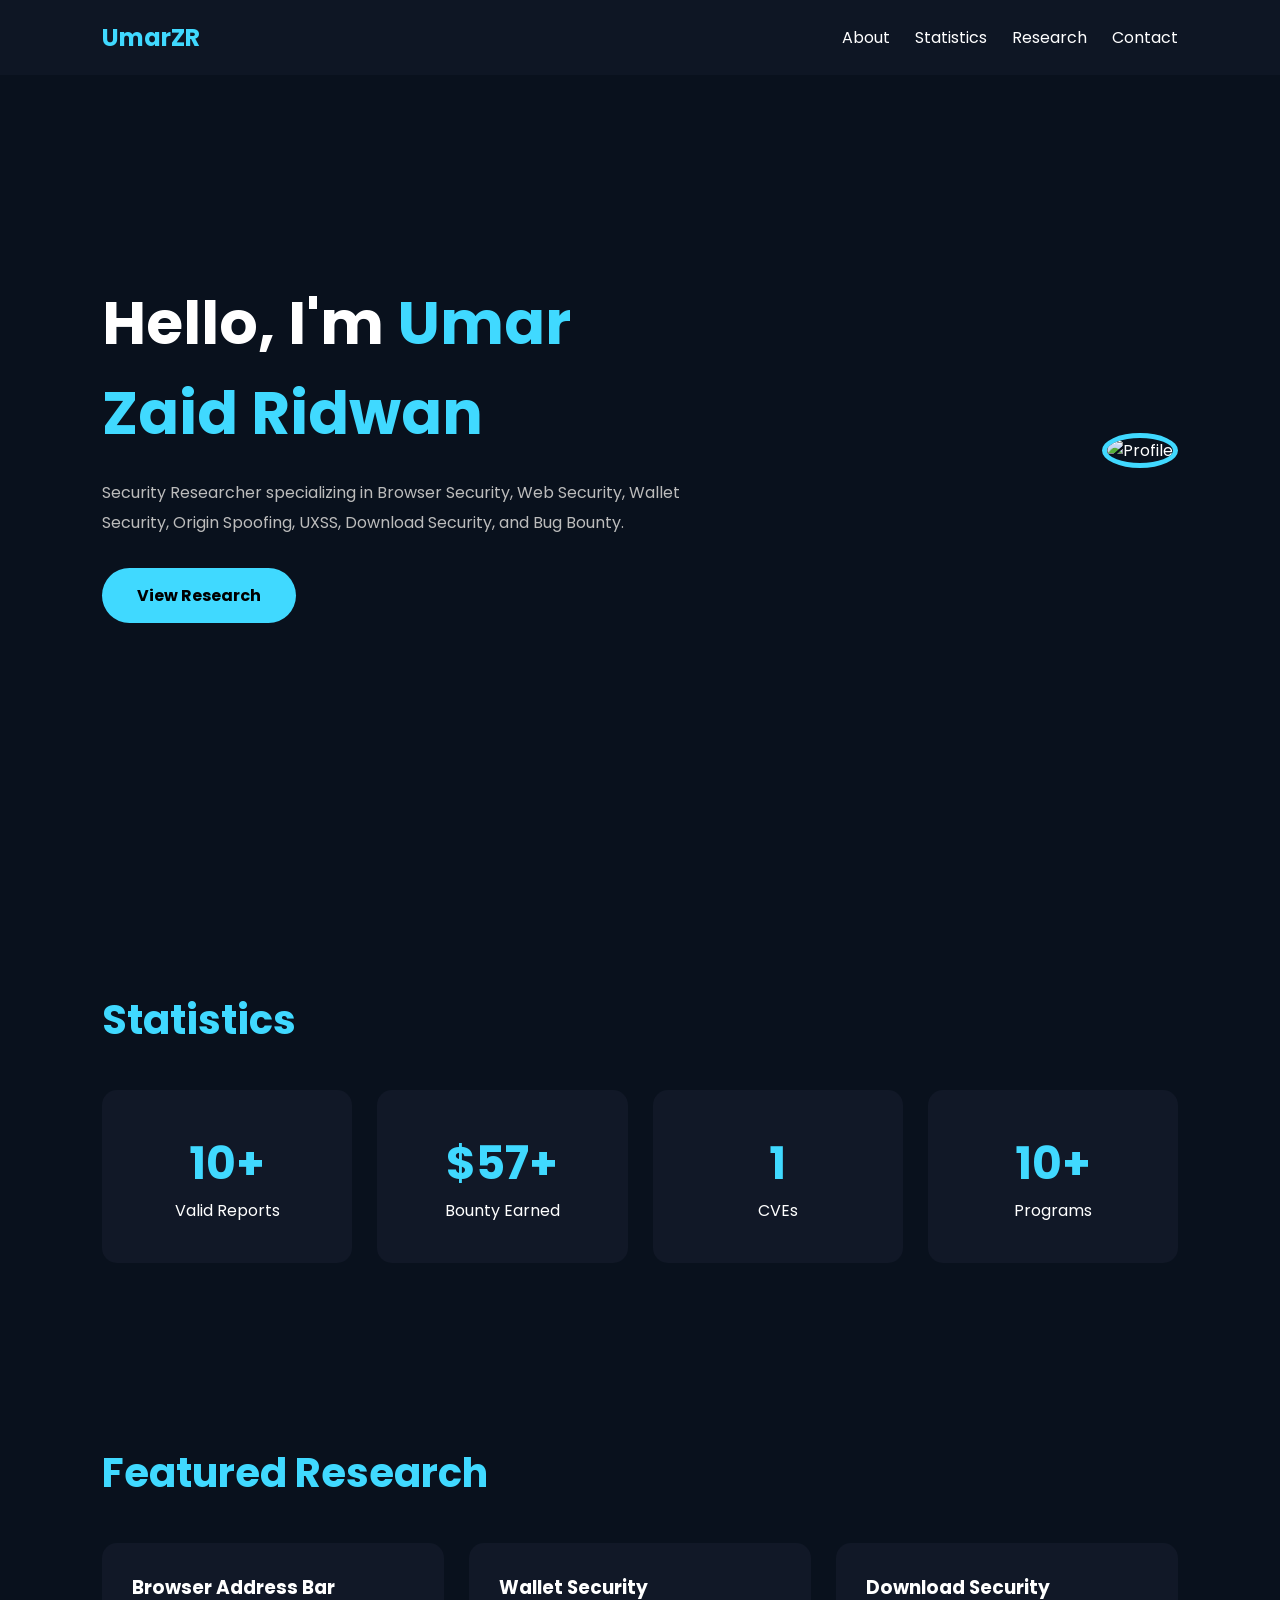
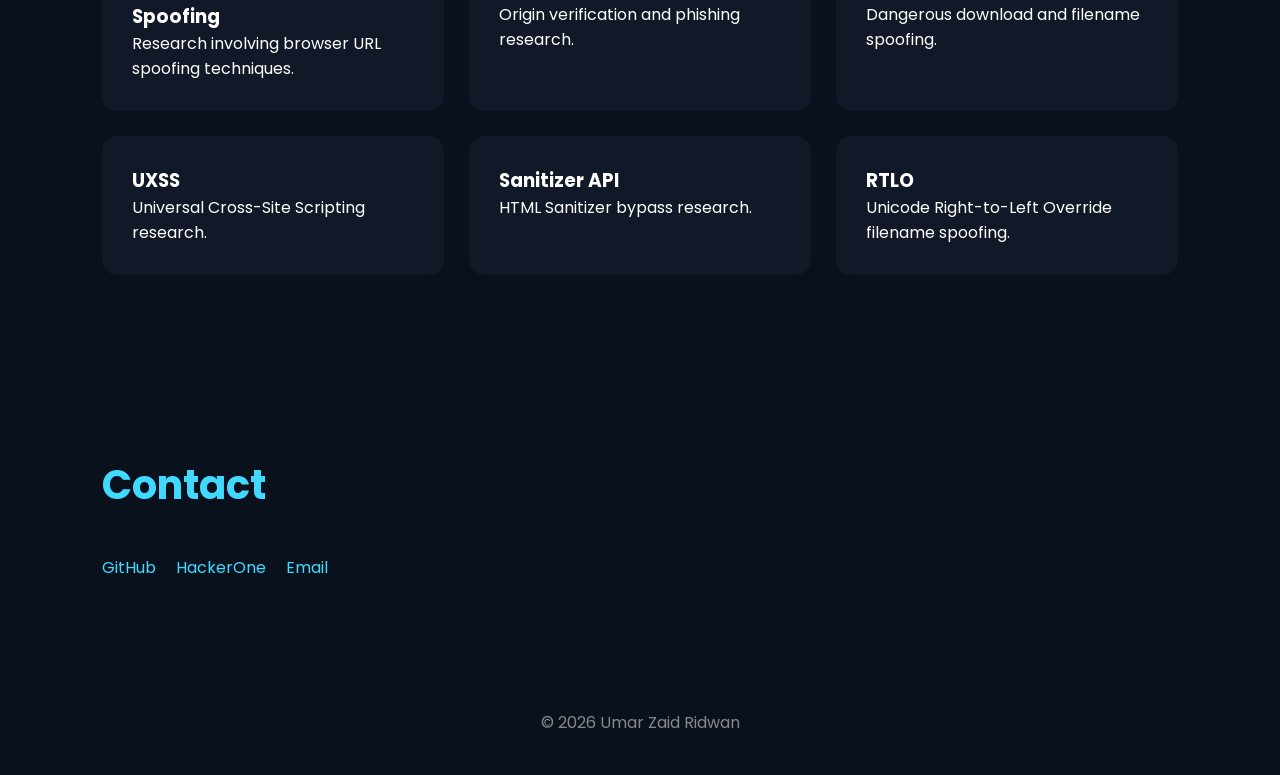
==== index.html @ d951c1c1 "Add files via upload" ====
<!DOCTYPE html>
<html lang="en">

<head>

<meta charset="UTF-8">
<meta name="viewport" content="width=device-width, initial-scale=1.0">

<title>Umar Zaid Ridwan | Security Researcher</title>

<link rel="preconnect" href="https://fonts.googleapis.com">
<link rel="preconnect" href="https://fonts.gstatic.com" crossorigin>

<link href="https://fonts.googleapis.com/css2?family=Poppins:wght@300;400;600;700&display=swap" rel="stylesheet">

<link rel="stylesheet" href="style.css">

</head>

<body>

<nav>

<div class="logo">
UmarZR
</div>

<ul>

<li><a href="#about">About</a></li>

<li><a href="#stats">Statistics</a></li>

<li><a href="#research">Research</a></li>

<li><a href="#contact">Contact</a></li>

</ul>

</nav>

<section class="hero" id="about">

<div class="left">

<h1>

Hello, I'm

<span>Umar Zaid Ridwan</span>

</h1>

<p>

Security Researcher specializing in Browser Security,
Web Security, Wallet Security,
Origin Spoofing,
UXSS,
Download Security,
and Bug Bounty.

</p>

<a href="#research" class="btn">

View Research

</a>

</div>

<div class="right">

<img src="images/profile.jpg" alt="Profile">

</div>

</section>

<section id="stats">

<h2>

Statistics

</h2>

<div class="cards">

<div class="card">

<h3 id="bugs">0</h3>

<p>Valid Reports</p>

</div>

<div class="card">

<h3 id="bounty">0</h3>

<p>Bounty Earned</p>

</div>

<div class="card">

<h3 id="cve">0</h3>

<p>CVEs</p>

</div>

<div class="card">

<h3 id="companies">0</h3>

<p>Programs</p>

</div>

</div>

</section>

<section id="research">

<h2>

Featured Research

</h2>

<div class="research-grid">

<div class="box">

<h3>Browser Address Bar Spoofing</h3>

<p>Research involving browser URL spoofing techniques.</p>

</div>

<div class="box">

<h3>Wallet Security</h3>

<p>Origin verification and phishing research.</p>

</div>

<div class="box">

<h3>Download Security</h3>

<p>Dangerous download and filename spoofing.</p>

</div>

<div class="box">

<h3>UXSS</h3>

<p>Universal Cross-Site Scripting research.</p>

</div>

<div class="box">

<h3>Sanitizer API</h3>

<p>HTML Sanitizer bypass research.</p>

</div>

<div class="box">

<h3>RTLO</h3>

<p>Unicode Right-to-Left Override filename spoofing.</p>

</div>

</div>

</section>

<section id="contact">

<h2>

Contact

</h2>

<div class="links">

<a href="#">GitHub</a>

<a href="#">HackerOne</a>

<a href="mailto:umarzaidridwan11@gmail.com">

Email

</a>

</div>

</section>

<footer>

© 2026 Umar Zaid Ridwan

</footer>

<script src="script.js"></script>

</body>

</html>
---- style.css ----
*{
margin:0;
padding:0;
box-sizing:border-box;
font-family:Poppins,sans-serif;
}

body{
background:#09111d;
color:#fff;
}

nav{

position:fixed;
top:0;
width:100%;

padding:20px 8%;

display:flex;
justify-content:space-between;
align-items:center;

background:#101827dd;
backdrop-filter:blur(10px);

}

nav ul{

display:flex;
list-style:none;
gap:25px;

}

nav a{

color:white;
text-decoration:none;

}

.logo{

font-size:24px;
font-weight:bold;
color:#40d9ff;

}

.hero{

min-height:100vh;

padding:120px 8%;

display:flex;
justify-content:space-between;
align-items:center;

gap:60px;

}

.left{

max-width:600px;

}

.left h1{

font-size:60px;

}

.left span{

color:#40d9ff;

}

.left p{

margin-top:20px;
line-height:30px;
color:#bcbcbc;

}

.btn{

display:inline-block;

margin-top:30px;

padding:15px 35px;

background:#40d9ff;

color:black;

border-radius:30px;

text-decoration:none;

font-weight:bold;

}

.right img{

width:320px;
height:320px;

object-fit:cover;

border-radius:50%;

border:5px solid #40d9ff;

}

section{

padding:90px 8%;

}

h2{

font-size:40px;

margin-bottom:40px;

color:#40d9ff;

}

.cards{

display:grid;

grid-template-columns:repeat(auto-fit,minmax(220px,1fr));

gap:25px;

}

.card{

background:#111827;

padding:40px;

border-radius:15px;

text-align:center;

}

.card h3{

font-size:45px;

color:#40d9ff;

}

.research-grid{

display:grid;

grid-template-columns:repeat(auto-fit,minmax(280px,1fr));

gap:25px;

}

.box{

background:#111827;

padding:30px;

border-radius:15px;

}

.links{

display:flex;

gap:20px;

}

.links a{

color:#40d9ff;

text-decoration:none;

}

footer{

text-align:center;

padding:40px;

color:#888;

}
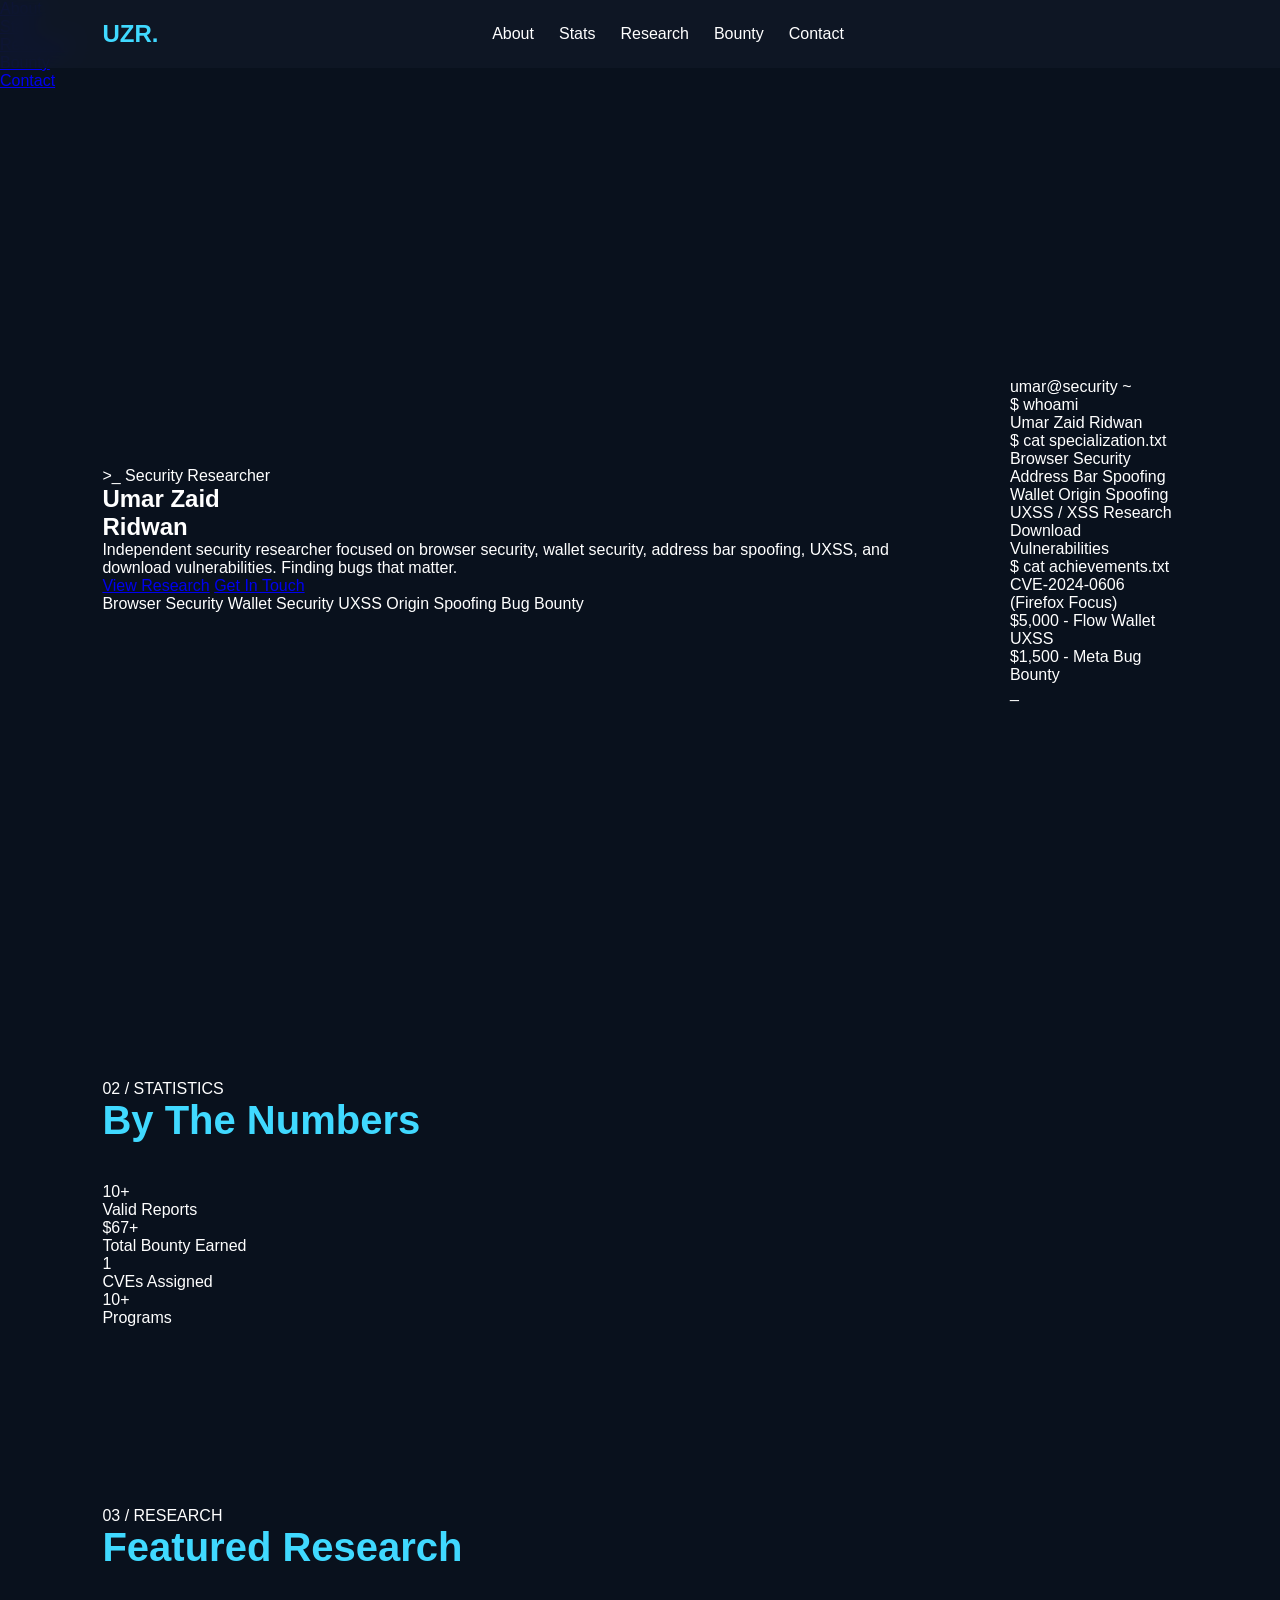
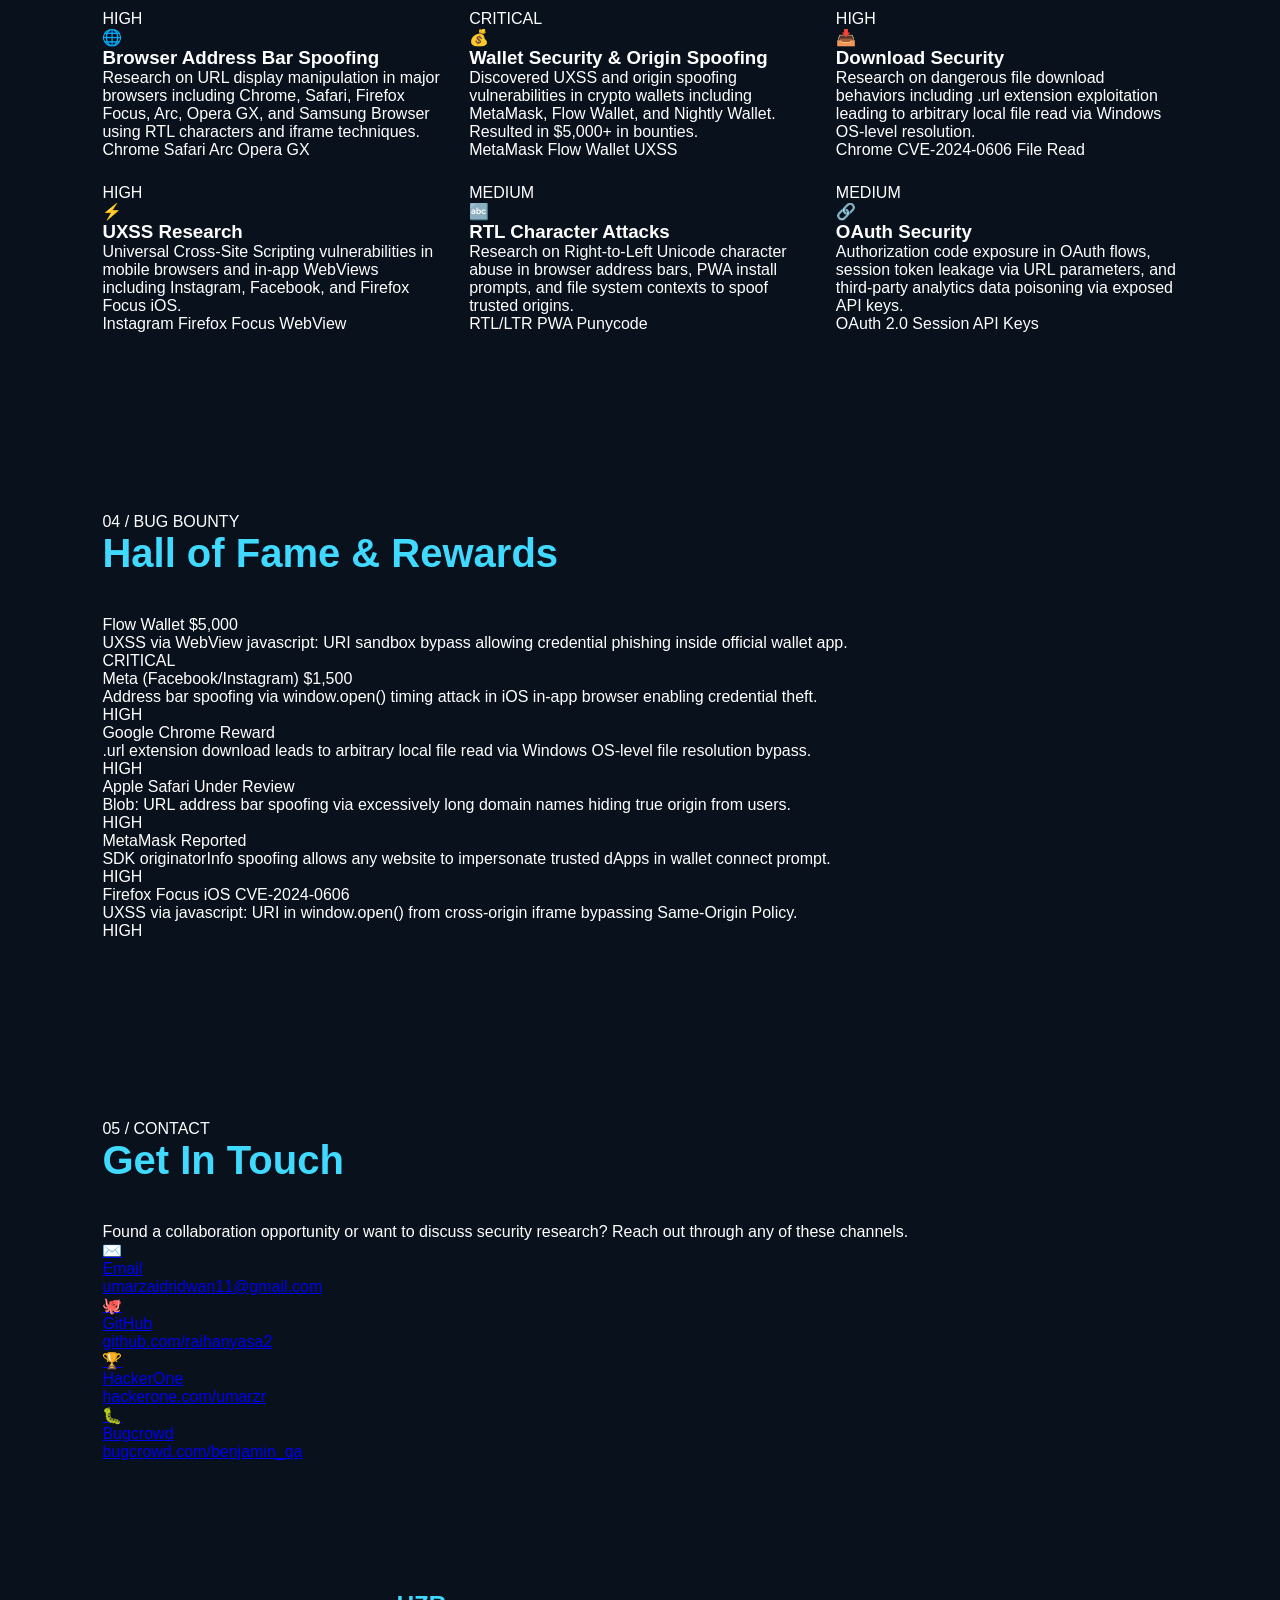
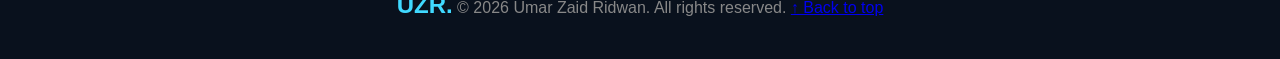
==== commit f057e88f: "Update index.html" ====
--- a/index.html
+++ b/index.html
@@ -1,223 +1,319 @@
 <!DOCTYPE html>
 <html lang="en">
-
 <head>
-
-<meta charset="UTF-8">
-<meta name="viewport" content="width=device-width, initial-scale=1.0">
-
-<title>Umar Zaid Ridwan | Security Researcher</title>
-
-<link rel="preconnect" href="https://fonts.googleapis.com">
-<link rel="preconnect" href="https://fonts.gstatic.com" crossorigin>
-
-<link href="https://fonts.googleapis.com/css2?family=Poppins:wght@300;400;600;700&display=swap" rel="stylesheet">
-
-<link rel="stylesheet" href="style.css">
-
+  <meta charset="UTF-8">
+  <meta name="viewport" content="width=device-width, initial-scale=1.0">
+  <title>Umar Zaid Ridwan | Security Researcher</title>
+  <link rel="preconnect" href="https://fonts.googleapis.com">
+  <link rel="preconnect" href="https://fonts.gstatic.com" crossorigin>
+  <link href="https://fonts.googleapis.com/css2?family=Space+Grotesk:wght@300;400;500;600;700&family=JetBrains+Mono:wght@400;700&display=swap" rel="stylesheet">
+  <link rel="stylesheet" href="style.css">
 </head>
-
 <body>
 
-<nav>
-
-<div class="logo">
-UmarZR
-</div>
-
-<ul>
-
-<li><a href="#about">About</a></li>
-
-<li><a href="#stats">Statistics</a></li>
-
-<li><a href="#research">Research</a></li>
-
-<li><a href="#contact">Contact</a></li>
-
-</ul>
-
-</nav>
-
-<section class="hero" id="about">
-
-<div class="left">
-
-<h1>
-
-Hello, I'm
-
-<span>Umar Zaid Ridwan</span>
-
-</h1>
-
-<p>
-
-Security Researcher specializing in Browser Security,
-Web Security, Wallet Security,
-Origin Spoofing,
-UXSS,
-Download Security,
-and Bug Bounty.
-
-</p>
-
-<a href="#research" class="btn">
-
-View Research
-
-</a>
-
-</div>
-
-<div class="right">
-
-<img src="images/profile.jpg" alt="Profile">
-
-</div>
-
-</section>
-
-<section id="stats">
-
-<h2>
-
-Statistics
-
-</h2>
-
-<div class="cards">
-
-<div class="card">
-
-<h3 id="bugs">0</h3>
-
-<p>Valid Reports</p>
-
-</div>
-
-<div class="card">
-
-<h3 id="bounty">0</h3>
-
-<p>Bounty Earned</p>
-
-</div>
-
-<div class="card">
-
-<h3 id="cve">0</h3>
-
-<p>CVEs</p>
-
-</div>
-
-<div class="card">
-
-<h3 id="companies">0</h3>
-
-<p>Programs</p>
-
-</div>
-
-</div>
-
-</section>
-
-<section id="research">
-
-<h2>
-
-Featured Research
-
-</h2>
-
-<div class="research-grid">
-
-<div class="box">
-
-<h3>Browser Address Bar Spoofing</h3>
-
-<p>Research involving browser URL spoofing techniques.</p>
-
-</div>
-
-<div class="box">
-
-<h3>Wallet Security</h3>
-
-<p>Origin verification and phishing research.</p>
-
-</div>
-
-<div class="box">
-
-<h3>Download Security</h3>
-
-<p>Dangerous download and filename spoofing.</p>
-
-</div>
-
-<div class="box">
-
-<h3>UXSS</h3>
-
-<p>Universal Cross-Site Scripting research.</p>
-
-</div>
-
-<div class="box">
-
-<h3>Sanitizer API</h3>
-
-<p>HTML Sanitizer bypass research.</p>
-
-</div>
-
-<div class="box">
-
-<h3>RTLO</h3>
-
-<p>Unicode Right-to-Left Override filename spoofing.</p>
-
-</div>
-
-</div>
-
-</section>
-
-<section id="contact">
-
-<h2>
-
-Contact
-
-</h2>
-
-<div class="links">
-
-<a href="#">GitHub</a>
-
-<a href="#">HackerOne</a>
-
-<a href="mailto:umarzaidridwan11@gmail.com">
-
-Email
-
-</a>
-
-</div>
-
-</section>
-
-<footer>
-
-© 2026 Umar Zaid Ridwan
-
-</footer>
-
-<script src="script.js"></script>
-
+  <!-- NAV -->
+  <nav id="navbar">
+    <div class="logo">UZR<span class="dot">.</span></div>
+    <ul>
+      <li><a href="#about">About</a></li>
+      <li><a href="#stats">Stats</a></li>
+      <li><a href="#research">Research</a></li>
+      <li><a href="#bounty">Bounty</a></li>
+      <li><a href="#contact">Contact</a></li>
+    </ul>
+    <div class="hamburger" id="hamburger">
+      <span></span><span></span><span></span>
+    </div>
+  </nav>
+
+  <!-- MOBILE MENU -->
+  <div class="mobile-menu" id="mobileMenu">
+    <ul>
+      <li><a href="#about" onclick="closeMobile()">About</a></li>
+      <li><a href="#stats" onclick="closeMobile()">Stats</a></li>
+      <li><a href="#research" onclick="closeMobile()">Research</a></li>
+      <li><a href="#bounty" onclick="closeMobile()">Bounty</a></li>
+      <li><a href="#contact" onclick="closeMobile()">Contact</a></li>
+    </ul>
+  </div>
+
+  <!-- HERO -->
+  <section class="hero" id="about">
+    <div class="hero-content">
+      <div class="hero-tag"><span class="mono">&gt;_</span> Security Researcher</div>
+      <h1>Umar Zaid<br><span class="accent">Ridwan</span></h1>
+      <p class="hero-desc">
+        Independent security researcher focused on browser security, wallet security,
+        address bar spoofing, UXSS, and download vulnerabilities.
+        Finding bugs that matter.
+      </p>
+      <div class="hero-btns">
+        <a href="#research" class="btn-primary">View Research</a>
+        <a href="#contact" class="btn-outline">Get In Touch</a>
+      </div>
+      <div class="hero-tags">
+        <span>Browser Security</span>
+        <span>Wallet Security</span>
+        <span>UXSS</span>
+        <span>Origin Spoofing</span>
+        <span>Bug Bounty</span>
+      </div>
+    </div>
+    <div class="hero-visual">
+      <div class="terminal">
+        <div class="terminal-bar">
+          <span class="dot red"></span>
+          <span class="dot yellow"></span>
+          <span class="dot green"></span>
+          <span class="terminal-title">umar@security ~ </span>
+        </div>
+        <div class="terminal-body">
+          <p><span class="green">$</span> whoami</p>
+          <p class="out">Umar Zaid Ridwan</p>
+          <p><span class="green">$</span> cat specialization.txt</p>
+          <p class="out">Browser Security</p>
+          <p class="out">Address Bar Spoofing</p>
+          <p class="out">Wallet Origin Spoofing</p>
+          <p class="out">UXSS / XSS Research</p>
+          <p class="out">Download Vulnerabilities</p>
+          <p><span class="green">$</span> cat achievements.txt</p>
+          <p class="out">CVE-2024-0606 (Firefox Focus)</p>
+          <p class="out">$5,000 - Flow Wallet UXSS</p>
+          <p class="out">$1,500 - Meta Bug Bounty</p>
+          <p class="out blink">_</p>
+        </div>
+      </div>
+    </div>
+  </section>
+
+  <!-- STATS -->
+  <section id="stats">
+    <div class="section-header">
+      <span class="mono label">02 / STATISTICS</span>
+      <h2>By The Numbers</h2>
+    </div>
+    <div class="stats-grid">
+      <div class="stat-card">
+        <div class="stat-num" id="bugs">0</div>
+        <div class="stat-label">Valid Reports</div>
+        <div class="stat-bar"><div class="stat-fill" style="width:80%"></div></div>
+      </div>
+      <div class="stat-card featured">
+        <div class="stat-num" id="bounty">$0</div>
+        <div class="stat-label">Total Bounty Earned</div>
+        <div class="stat-bar"><div class="stat-fill" style="width:65%"></div></div>
+      </div>
+      <div class="stat-card">
+        <div class="stat-num" id="cve">0</div>
+        <div class="stat-label">CVEs Assigned</div>
+        <div class="stat-bar"><div class="stat-fill" style="width:40%"></div></div>
+      </div>
+      <div class="stat-card">
+        <div class="stat-num" id="companies">0</div>
+        <div class="stat-label">Programs</div>
+        <div class="stat-bar"><div class="stat-fill" style="width:70%"></div></div>
+      </div>
+    </div>
+  </section>
+
+  <!-- RESEARCH -->
+  <section id="research">
+    <div class="section-header">
+      <span class="mono label">03 / RESEARCH</span>
+      <h2>Featured Research</h2>
+    </div>
+    <div class="research-grid">
+
+      <div class="research-card">
+        <div class="research-tag">HIGH</div>
+        <div class="research-icon">🌐</div>
+        <h3>Browser Address Bar Spoofing</h3>
+        <p>Research on URL display manipulation in major browsers including Chrome, Safari, Firefox Focus, Arc, Opera GX, and Samsung Browser using RTL characters and iframe techniques.</p>
+        <div class="research-meta">
+          <span>Chrome</span>
+          <span>Safari</span>
+          <span>Arc</span>
+          <span>Opera GX</span>
+        </div>
+      </div>
+
+      <div class="research-card">
+        <div class="research-tag">CRITICAL</div>
+        <div class="research-icon">💰</div>
+        <h3>Wallet Security & Origin Spoofing</h3>
+        <p>Discovered UXSS and origin spoofing vulnerabilities in crypto wallets including MetaMask, Flow Wallet, and Nightly Wallet. Resulted in $5,000+ in bounties.</p>
+        <div class="research-meta">
+          <span>MetaMask</span>
+          <span>Flow Wallet</span>
+          <span>UXSS</span>
+        </div>
+      </div>
+
+      <div class="research-card">
+        <div class="research-tag">HIGH</div>
+        <div class="research-icon">📥</div>
+        <h3>Download Security</h3>
+        <p>Research on dangerous file download behaviors including .url extension exploitation leading to arbitrary local file read via Windows OS-level resolution.</p>
+        <div class="research-meta">
+          <span>Chrome</span>
+          <span>CVE-2024-0606</span>
+          <span>File Read</span>
+        </div>
+      </div>
+
+      <div class="research-card">
+        <div class="research-tag">HIGH</div>
+        <div class="research-icon">⚡</div>
+        <h3>UXSS Research</h3>
+        <p>Universal Cross-Site Scripting vulnerabilities in mobile browsers and in-app WebViews including Instagram, Facebook, and Firefox Focus iOS.</p>
+        <div class="research-meta">
+          <span>Instagram</span>
+          <span>Firefox Focus</span>
+          <span>WebView</span>
+        </div>
+      </div>
+
+      <div class="research-card">
+        <div class="research-tag">MEDIUM</div>
+        <div class="research-icon">🔤</div>
+        <h3>RTL Character Attacks</h3>
+        <p>Research on Right-to-Left Unicode character abuse in browser address bars, PWA install prompts, and file system contexts to spoof trusted origins.</p>
+        <div class="research-meta">
+          <span>RTL/LTR</span>
+          <span>PWA</span>
+          <span>Punycode</span>
+        </div>
+      </div>
+
+      <div class="research-card">
+        <div class="research-tag">MEDIUM</div>
+        <div class="research-icon">🔗</div>
+        <h3>OAuth Security</h3>
+        <p>Authorization code exposure in OAuth flows, session token leakage via URL parameters, and third-party analytics data poisoning via exposed API keys.</p>
+        <div class="research-meta">
+          <span>OAuth 2.0</span>
+          <span>Session</span>
+          <span>API Keys</span>
+        </div>
+      </div>
+
+    </div>
+  </section>
+
+  <!-- BOUNTY -->
+  <section id="bounty">
+    <div class="section-header">
+      <span class="mono label">04 / BUG BOUNTY</span>
+      <h2>Hall of Fame & Rewards</h2>
+    </div>
+    <div class="bounty-grid">
+
+      <div class="bounty-card">
+        <div class="bounty-header">
+          <span class="company">Flow Wallet</span>
+          <span class="reward reward-high">$5,000</span>
+        </div>
+        <p>UXSS via WebView javascript: URI sandbox bypass allowing credential phishing inside official wallet app.</p>
+        <span class="severity critical">CRITICAL</span>
+      </div>
+
+      <div class="bounty-card">
+        <div class="bounty-header">
+          <span class="company">Meta (Facebook/Instagram)</span>
+          <span class="reward reward-high">$1,500</span>
+        </div>
+        <p>Address bar spoofing via window.open() timing attack in iOS in-app browser enabling credential theft.</p>
+        <span class="severity high">HIGH</span>
+      </div>
+
+      <div class="bounty-card">
+        <div class="bounty-header">
+          <span class="company">Google Chrome</span>
+          <span class="reward reward-med">Reward</span>
+        </div>
+        <p>.url extension download leads to arbitrary local file read via Windows OS-level file resolution bypass.</p>
+        <span class="severity high">HIGH</span>
+      </div>
+
+      <div class="bounty-card">
+        <div class="bounty-header">
+          <span class="company">Apple Safari</span>
+          <span class="reward reward-med">Under Review</span>
+        </div>
+        <p>Blob: URL address bar spoofing via excessively long domain names hiding true origin from users.</p>
+        <span class="severity high">HIGH</span>
+      </div>
+
+      <div class="bounty-card">
+        <div class="bounty-header">
+          <span class="company">MetaMask</span>
+          <span class="reward reward-med">Reported</span>
+        </div>
+        <p>SDK originatorInfo spoofing allows any website to impersonate trusted dApps in wallet connect prompt.</p>
+        <span class="severity high">HIGH</span>
+      </div>
+
+      <div class="bounty-card">
+        <div class="bounty-header">
+          <span class="company">Firefox Focus iOS</span>
+          <span class="reward reward-low">CVE-2024-0606</span>
+        </div>
+        <p>UXSS via javascript: URI in window.open() from cross-origin iframe bypassing Same-Origin Policy.</p>
+        <span class="severity high">HIGH</span>
+      </div>
+
+    </div>
+  </section>
+
+  <!-- CONTACT -->
+  <section id="contact">
+    <div class="section-header">
+      <span class="mono label">05 / CONTACT</span>
+      <h2>Get In Touch</h2>
+    </div>
+    <div class="contact-wrap">
+      <p class="contact-desc">Found a collaboration opportunity or want to discuss security research? Reach out through any of these channels.</p>
+      <div class="contact-links">
+        <a href="mailto:umarzaidridwan11@gmail.com" class="contact-card">
+          <span class="contact-icon">✉️</span>
+          <div>
+            <div class="contact-label">Email</div>
+            <div class="contact-val">umarzaidridwan11@gmail.com</div>
+          </div>
+        </a>
+        <a href="https://github.com/raihanyasa2" class="contact-card" target="_blank">
+          <span class="contact-icon">🐙</span>
+          <div>
+            <div class="contact-label">GitHub</div>
+            <div class="contact-val">github.com/raihanyasa2</div>
+          </div>
+        </a>
+        <a href="https://hackerone.com/umarzr" class="contact-card" target="_blank">
+          <span class="contact-icon">🏆</span>
+          <div>
+            <div class="contact-label">HackerOne</div>
+            <div class="contact-val">hackerone.com/umarzr</div>
+          </div>
+        </a>
+        <a href="https://bugcrowd.com/benjamin_qa" class="contact-card" target="_blank">
+          <span class="contact-icon">🐛</span>
+          <div>
+            <div class="contact-label">Bugcrowd</div>
+            <div class="contact-val">bugcrowd.com/benjamin_qa</div>
+          </div>
+        </a>
+      </div>
+    </div>
+  </section>
+
+  <footer>
+    <div class="footer-inner">
+      <span class="logo">UZR<span class="dot">.</span></span>
+      <span>© 2026 Umar Zaid Ridwan. All rights reserved.</span>
+      <a href="#about" class="back-top">↑ Back to top</a>
+    </div>
+  </footer>
+
+  <script src="script.js"></script>
 </body>
-
-</html>+</html>
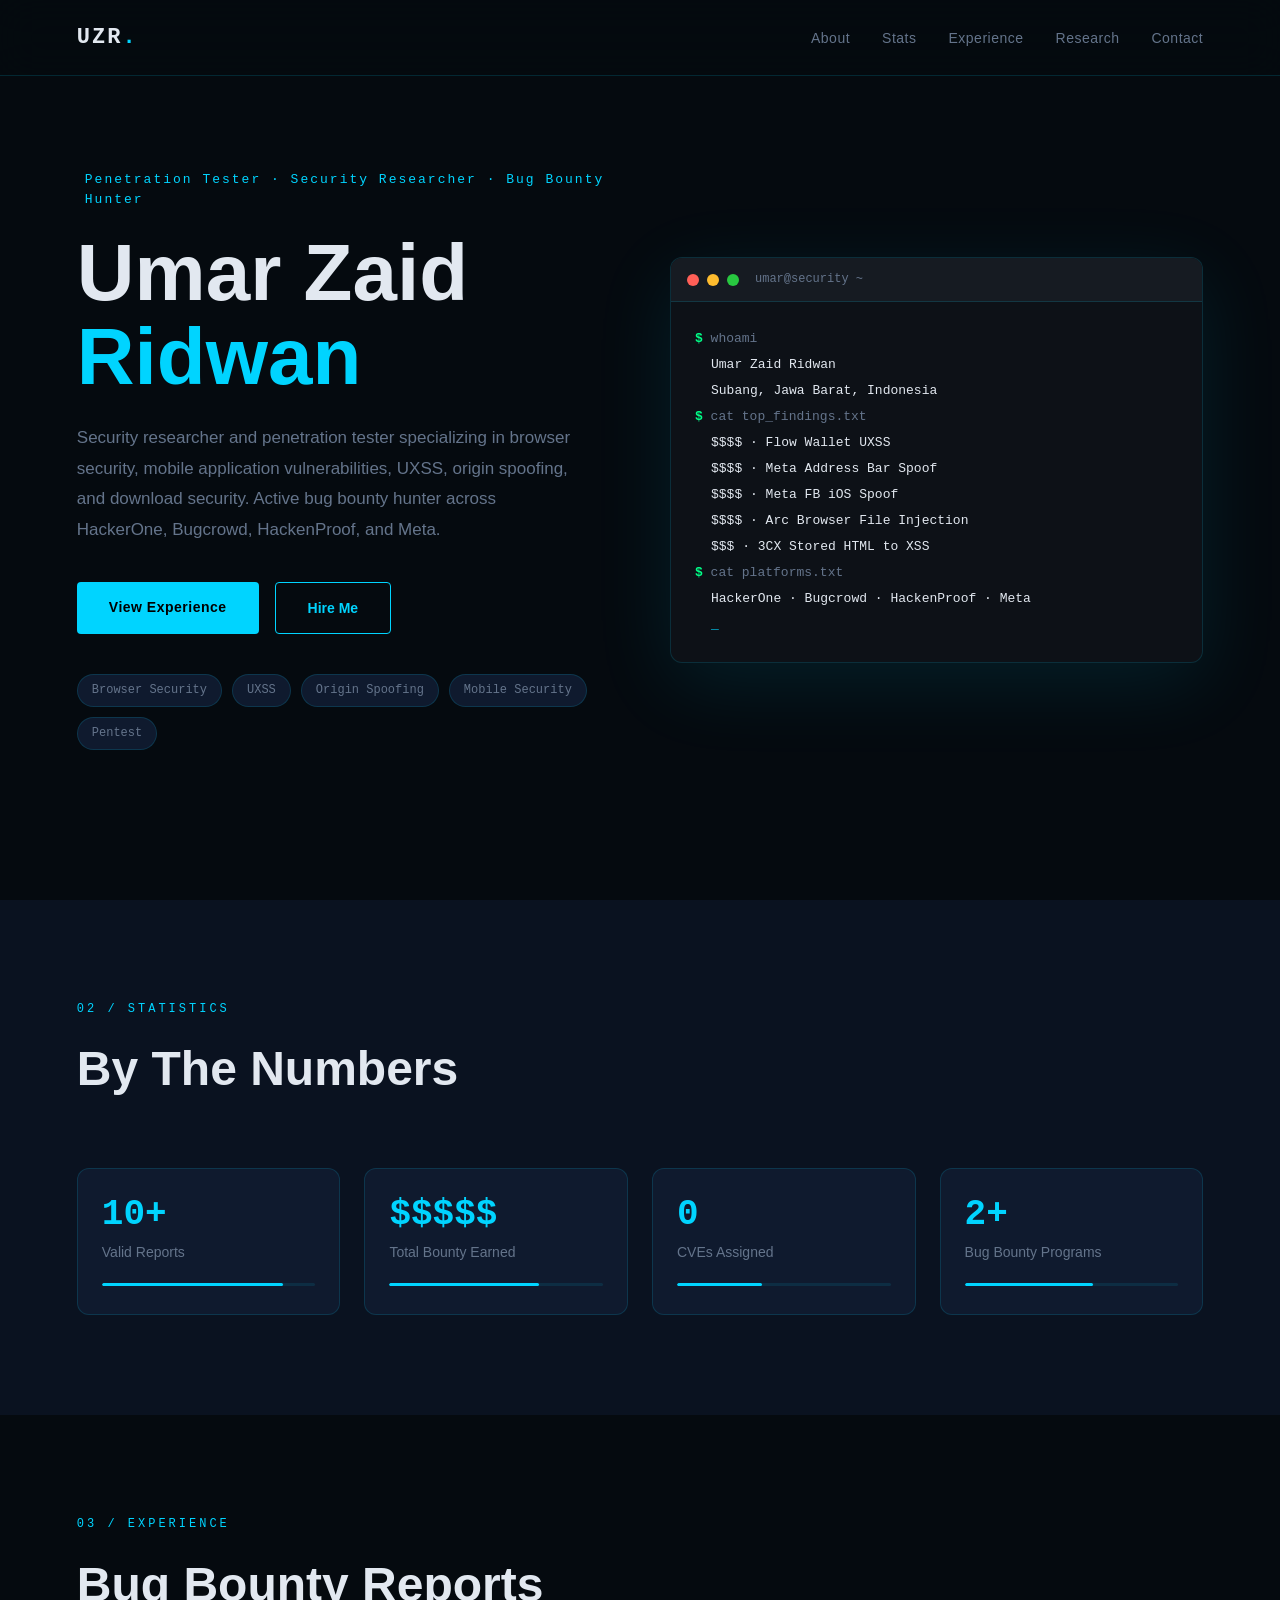
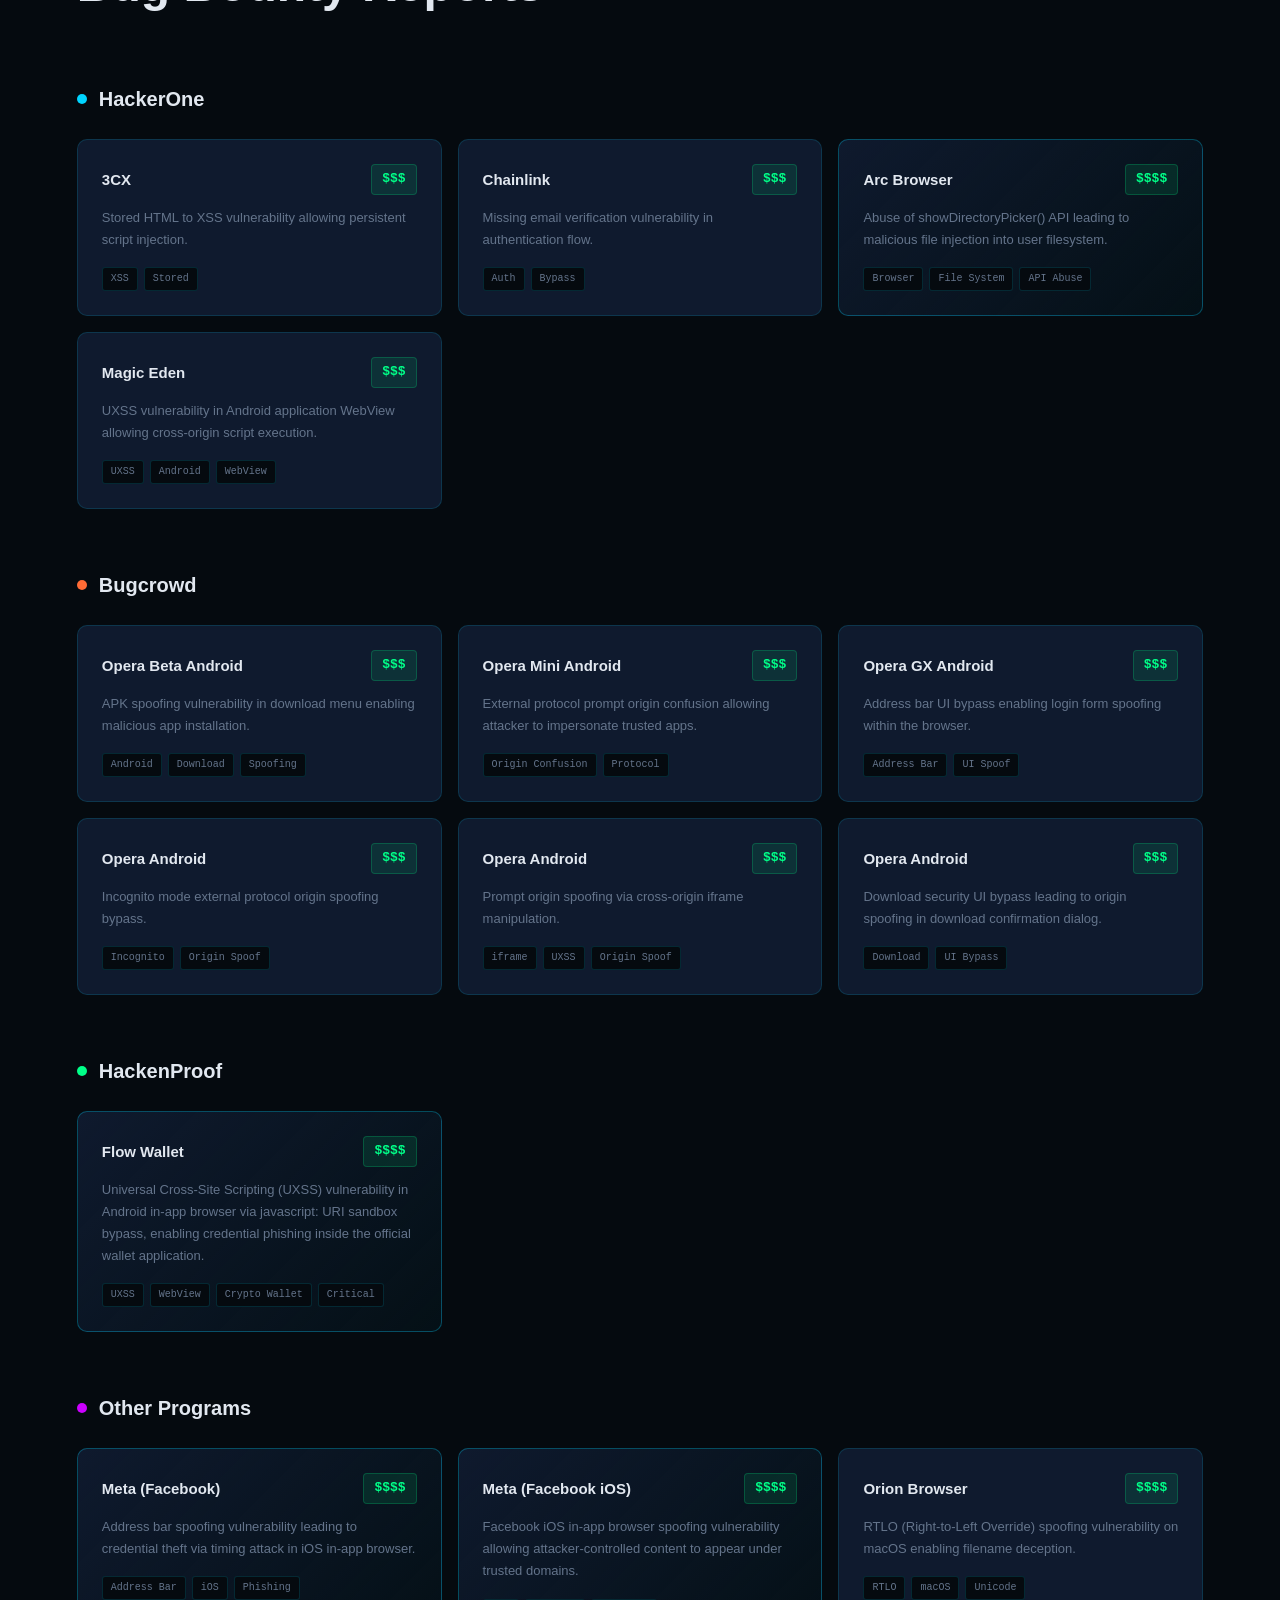
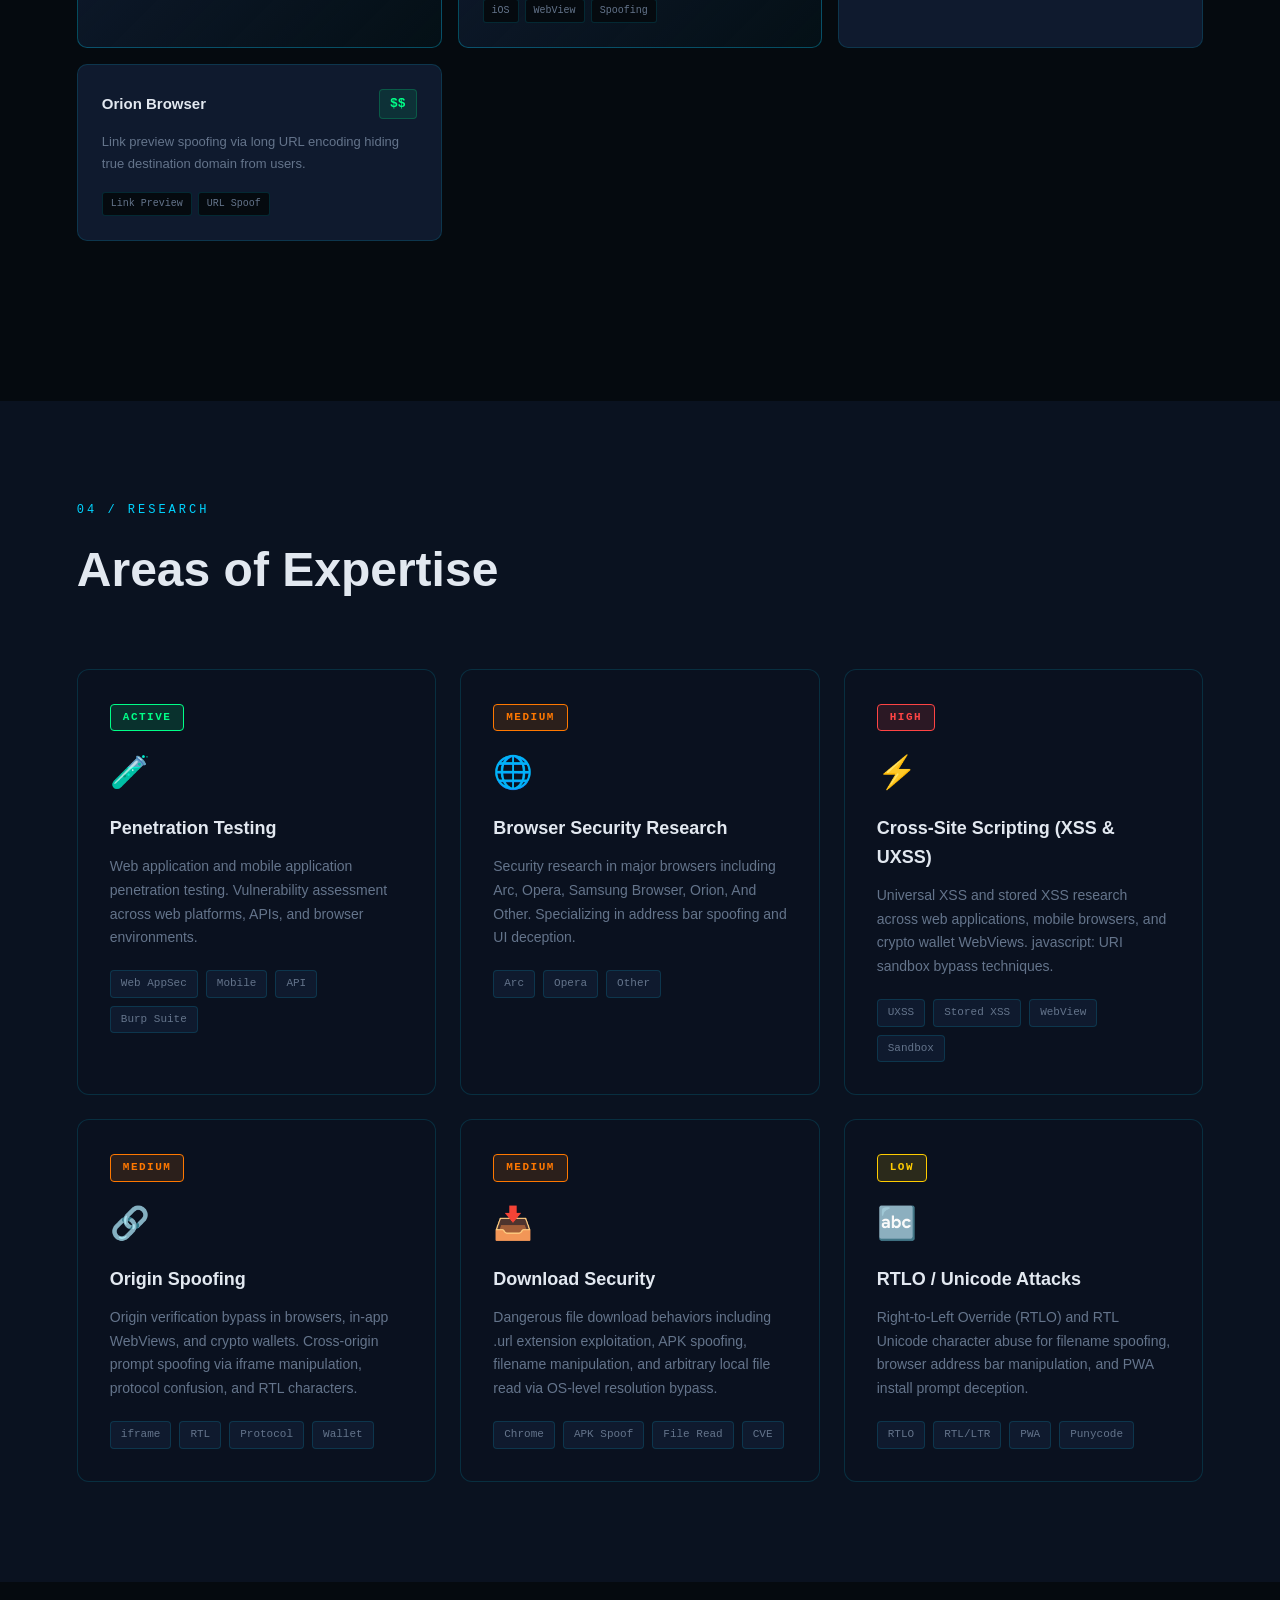
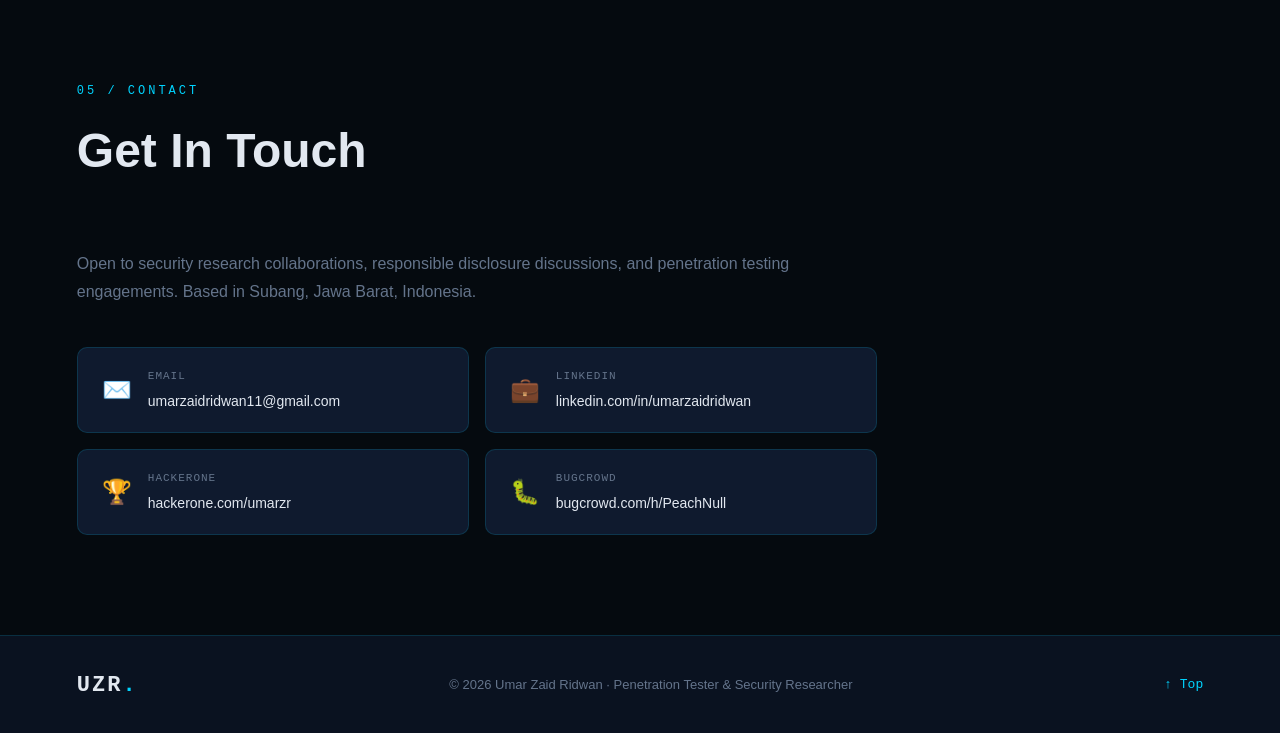
==== commit 2a43110e: "Add files via upload" ====
--- a/index.html
+++ b/index.html
@@ -11,14 +11,13 @@
 </head>
 <body>
 
-  <!-- NAV -->
   <nav id="navbar">
     <div class="logo">UZR<span class="dot">.</span></div>
     <ul>
       <li><a href="#about">About</a></li>
       <li><a href="#stats">Stats</a></li>
+      <li><a href="#experience">Experience</a></li>
       <li><a href="#research">Research</a></li>
-      <li><a href="#bounty">Bounty</a></li>
       <li><a href="#contact">Contact</a></li>
     </ul>
     <div class="hamburger" id="hamburger">
@@ -26,13 +25,12 @@
     </div>
   </nav>
 
-  <!-- MOBILE MENU -->
   <div class="mobile-menu" id="mobileMenu">
     <ul>
       <li><a href="#about" onclick="closeMobile()">About</a></li>
       <li><a href="#stats" onclick="closeMobile()">Stats</a></li>
+      <li><a href="#experience" onclick="closeMobile()">Experience</a></li>
       <li><a href="#research" onclick="closeMobile()">Research</a></li>
-      <li><a href="#bounty" onclick="closeMobile()">Bounty</a></li>
       <li><a href="#contact" onclick="closeMobile()">Contact</a></li>
     </ul>
   </div>
@@ -40,23 +38,23 @@
   <!-- HERO -->
   <section class="hero" id="about">
     <div class="hero-content">
-      <div class="hero-tag"><span class="mono">&gt;_</span> Security Researcher</div>
+      <div class="hero-tag"><span class="mono"></span> Penetration Tester · Security Researcher · Bug Bounty Hunter</div>
       <h1>Umar Zaid<br><span class="accent">Ridwan</span></h1>
       <p class="hero-desc">
-        Independent security researcher focused on browser security, wallet security,
-        address bar spoofing, UXSS, and download vulnerabilities.
-        Finding bugs that matter.
+        Security researcher and penetration tester specializing in browser security, 
+        mobile application vulnerabilities, UXSS, origin spoofing, and download security. 
+        Active bug bounty hunter across HackerOne, Bugcrowd, HackenProof, and Meta.
       </p>
       <div class="hero-btns">
-        <a href="#research" class="btn-primary">View Research</a>
-        <a href="#contact" class="btn-outline">Get In Touch</a>
+        <a href="#experience" class="btn-primary">View Experience</a>
+        <a href="mailto:umarzaidridwan11@gmail.com" class="btn-outline">Hire Me</a>
       </div>
       <div class="hero-tags">
         <span>Browser Security</span>
-        <span>Wallet Security</span>
         <span>UXSS</span>
         <span>Origin Spoofing</span>
-        <span>Bug Bounty</span>
+        <span>Mobile Security</span>
+        <span>Pentest</span>
       </div>
     </div>
     <div class="hero-visual">
@@ -65,21 +63,20 @@
           <span class="dot red"></span>
           <span class="dot yellow"></span>
           <span class="dot green"></span>
-          <span class="terminal-title">umar@security ~ </span>
+          <span class="terminal-title">umar@security ~</span>
         </div>
         <div class="terminal-body">
-          <p><span class="green">$</span> whoami</p>
+          <p><span class="t-green">$</span> whoami</p>
           <p class="out">Umar Zaid Ridwan</p>
-          <p><span class="green">$</span> cat specialization.txt</p>
-          <p class="out">Browser Security</p>
-          <p class="out">Address Bar Spoofing</p>
-          <p class="out">Wallet Origin Spoofing</p>
-          <p class="out">UXSS / XSS Research</p>
-          <p class="out">Download Vulnerabilities</p>
-          <p><span class="green">$</span> cat achievements.txt</p>
-          <p class="out">CVE-2024-0606 (Firefox Focus)</p>
-          <p class="out">$5,000 - Flow Wallet UXSS</p>
-          <p class="out">$1,500 - Meta Bug Bounty</p>
+          <p class="out">Subang, Jawa Barat, Indonesia</p>
+          <p><span class="t-green">$</span> cat top_findings.txt</p>
+          <p class="out t-yellow">$$$$ · Flow Wallet UXSS</p>
+          <p class="out t-yellow">$$$$ · Meta Address Bar Spoof</p>
+          <p class="out t-yellow">$$$$ · Meta FB iOS Spoof</p>
+          <p class="out t-yellow">$$$$ · Arc Browser File Injection</p>
+          <p class="out t-yellow">$$$  · 3CX Stored HTML to XSS</p>
+          <p><span class="t-green">$</span> cat platforms.txt</p>
+          <p class="out">HackerOne · Bugcrowd · HackenProof · Meta</p>
           <p class="out blink">_</p>
         </div>
       </div>
@@ -87,181 +84,277 @@
   </section>
 
   <!-- STATS -->
-  <section id="stats">
+  <section id="stats" class="bg-alt full-width">
+    <div class="inner">
+      <div class="section-header">
+        <span class="mono label">02 / STATISTICS</span>
+        <h2>By The Numbers</h2>
+      </div>
+      <div class="stats-grid">
+        <div class="stat-card">
+          <div class="stat-num" id="bugs">0</div>
+          <div class="stat-label">Valid Reports</div>
+          <div class="stat-bar"><div class="stat-fill" data-w="85"></div></div>
+        </div>
+        <div class="stat-card">
+          <div class="stat-num" id="bounty">$$$$$</div>
+          <div class="stat-label">Total Bounty Earned</div>
+          <div class="stat-bar"><div class="stat-fill" data-w="70"></div></div>
+        </div>
+        <div class="stat-card">
+          <div class="stat-num" id="cve">0</div>
+          <div class="stat-label">CVEs Assigned</div>
+          <div class="stat-bar"><div class="stat-fill" data-w="40"></div></div>
+        </div>
+        <div class="stat-card">
+          <div class="stat-num" id="programs">0</div>
+          <div class="stat-label">Bug Bounty Programs</div>
+          <div class="stat-bar"><div class="stat-fill" data-w="60"></div></div>
+        </div>
+      </div>
+    </div>
+  </section>
+
+  <!-- EXPERIENCE -->
+  <section id="experience">
     <div class="section-header">
-      <span class="mono label">02 / STATISTICS</span>
-      <h2>By The Numbers</h2>
-    </div>
-    <div class="stats-grid">
-      <div class="stat-card">
-        <div class="stat-num" id="bugs">0</div>
-        <div class="stat-label">Valid Reports</div>
-        <div class="stat-bar"><div class="stat-fill" style="width:80%"></div></div>
-      </div>
-      <div class="stat-card featured">
-        <div class="stat-num" id="bounty">$0</div>
-        <div class="stat-label">Total Bounty Earned</div>
-        <div class="stat-bar"><div class="stat-fill" style="width:65%"></div></div>
-      </div>
-      <div class="stat-card">
-        <div class="stat-num" id="cve">0</div>
-        <div class="stat-label">CVEs Assigned</div>
-        <div class="stat-bar"><div class="stat-fill" style="width:40%"></div></div>
-      </div>
-      <div class="stat-card">
-        <div class="stat-num" id="companies">0</div>
-        <div class="stat-label">Programs</div>
-        <div class="stat-bar"><div class="stat-fill" style="width:70%"></div></div>
-      </div>
-    </div>
+      <span class="mono label">03 / EXPERIENCE</span>
+      <h2>Bug Bounty Reports</h2>
+    </div>
+
+    <!-- HackerOne -->
+    <div class="program-block">
+      <div class="program-header">
+        <div class="program-name">
+          <span class="program-dot h1"></span>
+          HackerOne
+        </div>
+      </div>
+      <div class="reports-grid">
+        <div class="report-card">
+          <div class="report-top">
+            <span class="company-name">3CX</span>
+            <span class="reward-badge green">$$$</span>
+          </div>
+          <p>Stored HTML to XSS vulnerability allowing persistent script injection.</p>
+          <div class="report-tags"><span>XSS</span><span>Stored</span></div>
+        </div>
+        <div class="report-card">
+          <div class="report-top">
+            <span class="company-name">Chainlink</span>
+            <span class="reward-badge green">$$$</span>
+          </div>
+          <p>Missing email verification vulnerability in authentication flow.</p>
+          <div class="report-tags"><span>Auth</span><span>Bypass</span></div>
+        </div>
+        <div class="report-card featured-report">
+          <div class="report-top">
+            <span class="company-name">Arc Browser</span>
+            <span class="reward-badge green">$$$$</span>
+          </div>
+          <p>Abuse of showDirectoryPicker() API leading to malicious file injection into user filesystem.</p>
+          <div class="report-tags"><span>Browser</span><span>File System</span><span>API Abuse</span></div>
+        </div>
+        <div class="report-card">
+          <div class="report-top">
+            <span class="company-name">Magic Eden</span>
+            <span class="reward-badge green">$$$</span>
+          </div>
+          <p>UXSS vulnerability in Android application WebView allowing cross-origin script execution.</p>
+          <div class="report-tags"><span>UXSS</span><span>Android</span><span>WebView</span></div>
+        </div>
+      </div>
+    </div>
+
+    <!-- Bugcrowd -->
+    <div class="program-block">
+      <div class="program-header">
+        <div class="program-name">
+          <span class="program-dot bc"></span>
+          Bugcrowd
+        </div>
+      </div>
+      <div class="reports-grid">
+        <div class="report-card">
+          <div class="report-top">
+            <span class="company-name">Opera Beta Android</span>
+            <span class="reward-badge green">$$$</span>
+          </div>
+          <p>APK spoofing vulnerability in download menu enabling malicious app installation.</p>
+          <div class="report-tags"><span>Android</span><span>Download</span><span>Spoofing</span></div>
+        </div>
+        <div class="report-card">
+          <div class="report-top">
+            <span class="company-name">Opera Mini Android</span>
+            <span class="reward-badge green">$$$</span>
+          </div>
+          <p>External protocol prompt origin confusion allowing attacker to impersonate trusted apps.</p>
+          <div class="report-tags"><span>Origin Confusion</span><span>Protocol</span></div>
+        </div>
+        <div class="report-card">
+          <div class="report-top">
+            <span class="company-name">Opera GX Android</span>
+            <span class="reward-badge green">$$$</span>
+          </div>
+          <p>Address bar UI bypass enabling login form spoofing within the browser.</p>
+          <div class="report-tags"><span>Address Bar</span><span>UI Spoof</span></div>
+        </div>
+        <div class="report-card">
+          <div class="report-top">
+            <span class="company-name">Opera Android</span>
+            <span class="reward-badge green">$$$</span>
+          </div>
+          <p>Incognito mode external protocol origin spoofing bypass.</p>
+          <div class="report-tags"><span>Incognito</span><span>Origin Spoof</span></div>
+        </div>
+        <div class="report-card">
+          <div class="report-top">
+            <span class="company-name">Opera Android</span>
+            <span class="reward-badge green">$$$</span>
+          </div>
+          <p>Prompt origin spoofing via cross-origin iframe manipulation.</p>
+          <div class="report-tags"><span>iframe</span><span>UXSS</span><span>Origin Spoof</span></div>
+        </div>
+        <div class="report-card">
+          <div class="report-top">
+            <span class="company-name">Opera Android</span>
+            <span class="reward-badge green">$$$</span>
+          </div>
+          <p>Download security UI bypass leading to origin spoofing in download confirmation dialog.</p>
+          <div class="report-tags"><span>Download</span><span>UI Bypass</span></div>
+        </div>
+      </div>
+    </div>
+
+    <!-- HackenProof -->
+    <div class="program-block">
+      <div class="program-header">
+        <div class="program-name">
+          <span class="program-dot hp"></span>
+          HackenProof
+        </div>
+      </div>
+      <div class="reports-grid">
+        <div class="report-card featured-report">
+          <div class="report-top">
+            <span class="company-name">Flow Wallet</span>
+            <span class="reward-badge green">$$$$</span>
+          </div>
+          <p>Universal Cross-Site Scripting (UXSS) vulnerability in Android in-app browser via javascript: URI sandbox bypass, enabling credential phishing inside the official wallet application.</p>
+          <div class="report-tags"><span>UXSS</span><span>WebView</span><span>Crypto Wallet</span><span>Critical</span></div>
+        </div>
+      </div>
+    </div>
+
+    <!-- Other Programs -->
+    <div class="program-block">
+      <div class="program-header">
+        <div class="program-name">
+          <span class="program-dot other"></span>
+          Other Programs
+        </div>
+      </div>
+      <div class="reports-grid">
+        <div class="report-card featured-report">
+          <div class="report-top">
+            <span class="company-name">Meta (Facebook)</span>
+            <span class="reward-badge green">$$$$</span>
+          </div>
+          <p>Address bar spoofing vulnerability leading to credential theft via timing attack in iOS in-app browser.</p>
+          <div class="report-tags"><span>Address Bar</span><span>iOS</span><span>Phishing</span></div>
+        </div>
+        <div class="report-card featured-report">
+          <div class="report-top">
+            <span class="company-name">Meta (Facebook iOS)</span>
+            <span class="reward-badge green">$$$$</span>
+          </div>
+          <p>Facebook iOS in-app browser spoofing vulnerability allowing attacker-controlled content to appear under trusted domains.</p>
+          <div class="report-tags"><span>iOS</span><span>WebView</span><span>Spoofing</span></div>
+        </div>
+        <div class="report-card">
+          <div class="report-top">
+            <span class="company-name">Orion Browser</span>
+            <span class="reward-badge green">$$$$</span>
+          </div>
+          <p>RTLO (Right-to-Left Override) spoofing vulnerability on macOS enabling filename deception.</p>
+          <div class="report-tags"><span>RTLO</span><span>macOS</span><span>Unicode</span></div>
+        </div>
+        <div class="report-card">
+          <div class="report-top">
+            <span class="company-name">Orion Browser</span>
+            <span class="reward-badge green">$$</span>
+          </div>
+          <p>Link preview spoofing via long URL encoding hiding true destination domain from users.</p>
+          <div class="report-tags"><span>Link Preview</span><span>URL Spoof</span></div>
+        </div>
+      </div>
+    </div>
+
   </section>
 
   <!-- RESEARCH -->
-  <section id="research">
-    <div class="section-header">
-      <span class="mono label">03 / RESEARCH</span>
-      <h2>Featured Research</h2>
-    </div>
-    <div class="research-grid">
-
-      <div class="research-card">
-        <div class="research-tag">HIGH</div>
-        <div class="research-icon">🌐</div>
-        <h3>Browser Address Bar Spoofing</h3>
-        <p>Research on URL display manipulation in major browsers including Chrome, Safari, Firefox Focus, Arc, Opera GX, and Samsung Browser using RTL characters and iframe techniques.</p>
-        <div class="research-meta">
-          <span>Chrome</span>
-          <span>Safari</span>
-          <span>Arc</span>
-          <span>Opera GX</span>
-        </div>
-      </div>
-
-      <div class="research-card">
-        <div class="research-tag">CRITICAL</div>
-        <div class="research-icon">💰</div>
-        <h3>Wallet Security & Origin Spoofing</h3>
-        <p>Discovered UXSS and origin spoofing vulnerabilities in crypto wallets including MetaMask, Flow Wallet, and Nightly Wallet. Resulted in $5,000+ in bounties.</p>
-        <div class="research-meta">
-          <span>MetaMask</span>
-          <span>Flow Wallet</span>
-          <span>UXSS</span>
-        </div>
-      </div>
-
-      <div class="research-card">
-        <div class="research-tag">HIGH</div>
-        <div class="research-icon">📥</div>
-        <h3>Download Security</h3>
-        <p>Research on dangerous file download behaviors including .url extension exploitation leading to arbitrary local file read via Windows OS-level resolution.</p>
-        <div class="research-meta">
-          <span>Chrome</span>
-          <span>CVE-2024-0606</span>
-          <span>File Read</span>
-        </div>
-      </div>
-
-      <div class="research-card">
-        <div class="research-tag">HIGH</div>
-        <div class="research-icon">⚡</div>
-        <h3>UXSS Research</h3>
-        <p>Universal Cross-Site Scripting vulnerabilities in mobile browsers and in-app WebViews including Instagram, Facebook, and Firefox Focus iOS.</p>
-        <div class="research-meta">
-          <span>Instagram</span>
-          <span>Firefox Focus</span>
-          <span>WebView</span>
-        </div>
-      </div>
-
-      <div class="research-card">
-        <div class="research-tag">MEDIUM</div>
-        <div class="research-icon">🔤</div>
-        <h3>RTL Character Attacks</h3>
-        <p>Research on Right-to-Left Unicode character abuse in browser address bars, PWA install prompts, and file system contexts to spoof trusted origins.</p>
-        <div class="research-meta">
-          <span>RTL/LTR</span>
-          <span>PWA</span>
-          <span>Punycode</span>
-        </div>
-      </div>
-
-      <div class="research-card">
-        <div class="research-tag">MEDIUM</div>
-        <div class="research-icon">🔗</div>
-        <h3>OAuth Security</h3>
-        <p>Authorization code exposure in OAuth flows, session token leakage via URL parameters, and third-party analytics data poisoning via exposed API keys.</p>
-        <div class="research-meta">
-          <span>OAuth 2.0</span>
-          <span>Session</span>
-          <span>API Keys</span>
-        </div>
-      </div>
-
-    </div>
-  </section>
-
-  <!-- BOUNTY -->
-  <section id="bounty">
-    <div class="section-header">
-      <span class="mono label">04 / BUG BOUNTY</span>
-      <h2>Hall of Fame & Rewards</h2>
-    </div>
-    <div class="bounty-grid">
-
-      <div class="bounty-card">
-        <div class="bounty-header">
-          <span class="company">Flow Wallet</span>
-          <span class="reward reward-high">$5,000</span>
-        </div>
-        <p>UXSS via WebView javascript: URI sandbox bypass allowing credential phishing inside official wallet app.</p>
-        <span class="severity critical">CRITICAL</span>
-      </div>
-
-      <div class="bounty-card">
-        <div class="bounty-header">
-          <span class="company">Meta (Facebook/Instagram)</span>
-          <span class="reward reward-high">$1,500</span>
-        </div>
-        <p>Address bar spoofing via window.open() timing attack in iOS in-app browser enabling credential theft.</p>
-        <span class="severity high">HIGH</span>
-      </div>
-
-      <div class="bounty-card">
-        <div class="bounty-header">
-          <span class="company">Google Chrome</span>
-          <span class="reward reward-med">Reward</span>
-        </div>
-        <p>.url extension download leads to arbitrary local file read via Windows OS-level file resolution bypass.</p>
-        <span class="severity high">HIGH</span>
-      </div>
-
-      <div class="bounty-card">
-        <div class="bounty-header">
-          <span class="company">Apple Safari</span>
-          <span class="reward reward-med">Under Review</span>
-        </div>
-        <p>Blob: URL address bar spoofing via excessively long domain names hiding true origin from users.</p>
-        <span class="severity high">HIGH</span>
-      </div>
-
-      <div class="bounty-card">
-        <div class="bounty-header">
-          <span class="company">MetaMask</span>
-          <span class="reward reward-med">Reported</span>
-        </div>
-        <p>SDK originatorInfo spoofing allows any website to impersonate trusted dApps in wallet connect prompt.</p>
-        <span class="severity high">HIGH</span>
-      </div>
-
-      <div class="bounty-card">
-        <div class="bounty-header">
-          <span class="company">Firefox Focus iOS</span>
-          <span class="reward reward-low">CVE-2024-0606</span>
-        </div>
-        <p>UXSS via javascript: URI in window.open() from cross-origin iframe bypassing Same-Origin Policy.</p>
-        <span class="severity high">HIGH</span>
-      </div>
-
+  <section id="research" class="bg-alt full-width">
+    <div class="inner">
+      <div class="section-header">
+        <span class="mono label">04 / RESEARCH</span>
+        <h2>Areas of Expertise</h2>
+      </div>
+      <div class="research-grid">
+        <div class="research-card">
+          <div class="research-tag tag-active">ACTIVE</div>
+          <div class="research-icon">🧪</div>
+          <h3>Penetration Testing</h3>
+          <p>Web application and mobile application penetration testing. Vulnerability assessment across web platforms, APIs, and browser environments.</p>
+          <div class="research-meta">
+            <span>Web AppSec</span><span>Mobile</span><span>API</span><span>Burp Suite</span>
+          </div>
+        </div>
+        <div class="research-card">
+          <div class="research-tag tag-high">MEDIUM</div>
+          <div class="research-icon">🌐</div>
+          <h3>Browser Security Research</h3>
+          <p>Security research in major browsers including Arc, Opera, Samsung Browser, Orion, And Other. Specializing in address bar spoofing and UI deception.</p>
+          <div class="research-meta">
+            <span>Arc</span><span>Opera</span><span>Other</span>
+          </div>
+        </div>
+        <div class="research-card">
+          <div class="research-tag tag-critical">HIGH</div>
+          <div class="research-icon">⚡</div>
+          <h3>Cross-Site Scripting (XSS & UXSS)</h3>
+          <p>Universal XSS and stored XSS research across web applications, mobile browsers, and crypto wallet WebViews. javascript: URI sandbox bypass techniques.</p>
+          <div class="research-meta">
+            <span>UXSS</span><span>Stored XSS</span><span>WebView</span><span>Sandbox</span>
+          </div>
+        </div>
+        <div class="research-card">
+          <div class="research-tag tag-high">MEDIUM</div>
+          <div class="research-icon">🔗</div>
+          <h3>Origin Spoofing</h3>
+          <p>Origin verification bypass in browsers, in-app WebViews, and crypto wallets. Cross-origin prompt spoofing via iframe manipulation, protocol confusion, and RTL characters.</p>
+          <div class="research-meta">
+            <span>iframe</span><span>RTL</span><span>Protocol</span><span>Wallet</span>
+          </div>
+        </div>
+        <div class="research-card">
+          <div class="research-tag tag-high">MEDIUM</div>
+          <div class="research-icon">📥</div>
+          <h3>Download Security</h3>
+          <p>Dangerous file download behaviors including .url extension exploitation, APK spoofing, filename manipulation, and arbitrary local file read via OS-level resolution bypass.</p>
+          <div class="research-meta">
+            <span>Chrome</span><span>APK Spoof</span><span>File Read</span><span>CVE</span>
+          </div>
+        </div>
+        <div class="research-card">
+          <div class="research-tag tag-medium">LOW</div>
+          <div class="research-icon">🔤</div>
+          <h3>RTLO / Unicode Attacks</h3>
+          <p>Right-to-Left Override (RTLO) and RTL Unicode character abuse for filename spoofing, browser address bar manipulation, and PWA install prompt deception.</p>
+          <div class="research-meta">
+            <span>RTLO</span><span>RTL/LTR</span><span>PWA</span><span>Punycode</span>
+          </div>
+        </div>
+      </div>
     </div>
   </section>
 
@@ -272,7 +365,10 @@
       <h2>Get In Touch</h2>
     </div>
     <div class="contact-wrap">
-      <p class="contact-desc">Found a collaboration opportunity or want to discuss security research? Reach out through any of these channels.</p>
+      <p class="contact-desc">
+        Open to security research collaborations, responsible disclosure discussions, 
+        and penetration testing engagements. Based in Subang, Jawa Barat, Indonesia.
+      </p>
       <div class="contact-links">
         <a href="mailto:umarzaidridwan11@gmail.com" class="contact-card">
           <span class="contact-icon">✉️</span>
@@ -281,25 +377,25 @@
             <div class="contact-val">umarzaidridwan11@gmail.com</div>
           </div>
         </a>
-        <a href="https://github.com/raihanyasa2" class="contact-card" target="_blank">
-          <span class="contact-icon">🐙</span>
+        <a href="http://www.linkedin.com/in/umarzaidridwan" class="contact-card" target="_blank">
+          <span class="contact-icon">💼</span>
           <div>
-            <div class="contact-label">GitHub</div>
-            <div class="contact-val">github.com/raihanyasa2</div>
+            <div class="contact-label">LinkedIn</div>
+            <div class="contact-val">linkedin.com/in/umarzaidridwan</div>
           </div>
         </a>
-        <a href="https://hackerone.com/umarzr" class="contact-card" target="_blank">
+        <a href="https://hackerone.com/benjaim_qa" class="contact-card" target="_blank">
           <span class="contact-icon">🏆</span>
           <div>
             <div class="contact-label">HackerOne</div>
             <div class="contact-val">hackerone.com/umarzr</div>
           </div>
         </a>
-        <a href="https://bugcrowd.com/benjamin_qa" class="contact-card" target="_blank">
+        <a href="https://bugcrowd.com/h/PeachNull" class="contact-card" target="_blank">
           <span class="contact-icon">🐛</span>
           <div>
             <div class="contact-label">Bugcrowd</div>
-            <div class="contact-val">bugcrowd.com/benjamin_qa</div>
+            <div class="contact-val">bugcrowd.com/h/PeachNull</div>
           </div>
         </a>
       </div>
@@ -309,11 +405,11 @@
   <footer>
     <div class="footer-inner">
       <span class="logo">UZR<span class="dot">.</span></span>
-      <span>© 2026 Umar Zaid Ridwan. All rights reserved.</span>
-      <a href="#about" class="back-top">↑ Back to top</a>
+      <span>© 2026 Umar Zaid Ridwan · Penetration Tester & Security Researcher</span>
+      <a href="#about" class="back-top">↑ Top</a>
     </div>
   </footer>
 
   <script src="script.js"></script>
 </body>
-</html>
+</html>
--- a/style.css
+++ b/style.css
@@ -1,216 +1,820 @@
-*{
-margin:0;
-padding:0;
-box-sizing:border-box;
-font-family:Poppins,sans-serif;
-}
-
-body{
-background:#09111d;
-color:#fff;
-}
-
-nav{
-
-position:fixed;
-top:0;
-width:100%;
-
-padding:20px 8%;
-
-display:flex;
-justify-content:space-between;
-align-items:center;
-
-background:#101827dd;
-backdrop-filter:blur(10px);
-
-}
-
-nav ul{
-
-display:flex;
-list-style:none;
-gap:25px;
-
-}
-
-nav a{
-
-color:white;
-text-decoration:none;
-
-}
-
-.logo{
-
-font-size:24px;
-font-weight:bold;
-color:#40d9ff;
-
-}
-
-.hero{
-
-min-height:100vh;
-
-padding:120px 8%;
-
-display:flex;
-justify-content:space-between;
-align-items:center;
-
-gap:60px;
-
-}
-
-.left{
-
-max-width:600px;
-
-}
-
-.left h1{
-
-font-size:60px;
-
-}
-
-.left span{
-
-color:#40d9ff;
-
-}
-
-.left p{
-
-margin-top:20px;
-line-height:30px;
-color:#bcbcbc;
-
-}
-
-.btn{
-
-display:inline-block;
-
-margin-top:30px;
-
-padding:15px 35px;
-
-background:#40d9ff;
-
-color:black;
-
-border-radius:30px;
-
-text-decoration:none;
-
-font-weight:bold;
-
-}
-
-.right img{
-
-width:320px;
-height:320px;
-
-object-fit:cover;
-
-border-radius:50%;
-
-border:5px solid #40d9ff;
-
-}
-
-section{
-
-padding:90px 8%;
-
-}
-
-h2{
-
-font-size:40px;
-
-margin-bottom:40px;
-
-color:#40d9ff;
-
-}
-
-.cards{
-
-display:grid;
-
-grid-template-columns:repeat(auto-fit,minmax(220px,1fr));
-
-gap:25px;
-
-}
-
-.card{
-
-background:#111827;
-
-padding:40px;
-
-border-radius:15px;
-
-text-align:center;
-
-}
-
-.card h3{
-
-font-size:45px;
-
-color:#40d9ff;
-
-}
-
-.research-grid{
-
-display:grid;
-
-grid-template-columns:repeat(auto-fit,minmax(280px,1fr));
-
-gap:25px;
-
-}
-
-.box{
-
-background:#111827;
-
-padding:30px;
-
-border-radius:15px;
-
-}
-
-.links{
-
-display:flex;
-
-gap:20px;
-
-}
-
-.links a{
-
-color:#40d9ff;
-
-text-decoration:none;
-
-}
-
-footer{
-
-text-align:center;
-
-padding:40px;
-
-color:#888;
-
+/* ===== RESET & BASE ===== */
+*, *::before, *::after {
+  margin: 0;
+  padding: 0;
+  box-sizing: border-box;
+}
+
+:root {
+  --bg: #050a0f;
+  --bg2: #0a1220;
+  --bg3: #0f1a2e;
+  --accent: #00d4ff;
+  --accent2: #0099cc;
+  --green: #00ff88;
+  --red: #ff4444;
+  --yellow: #ffcc00;
+  --text: #e2e8f0;
+  --text-muted: #64748b;
+  --border: rgba(0, 212, 255, 0.15);
+  --card: rgba(10, 18, 32, 0.8);
+}
+
+html { scroll-behavior: smooth; }
+
+body {
+  background: var(--bg);
+  color: var(--text);
+  font-family: 'Space Grotesk', sans-serif;
+  line-height: 1.6;
+  overflow-x: hidden;
+}
+
+.mono { font-family: 'JetBrains Mono', monospace; }
+
+/* ===== SCROLLBAR ===== */
+::-webkit-scrollbar { width: 4px; }
+::-webkit-scrollbar-track { background: var(--bg); }
+::-webkit-scrollbar-thumb { background: var(--accent2); border-radius: 2px; }
+
+/* ===== NAV ===== */
+nav {
+  position: fixed;
+  top: 0;
+  width: 100%;
+  z-index: 1000;
+  display: flex;
+  justify-content: space-between;
+  align-items: center;
+  padding: 20px 6%;
+  background: rgba(5, 10, 15, 0.9);
+  backdrop-filter: blur(20px);
+  border-bottom: 1px solid var(--border);
+  transition: padding 0.3s;
+}
+
+nav.scrolled { padding: 14px 6%; }
+
+.logo {
+  font-family: 'JetBrains Mono', monospace;
+  font-size: 22px;
+  font-weight: 700;
+  color: var(--text);
+  letter-spacing: 2px;
+}
+
+.logo .dot { color: var(--accent); }
+
+nav ul {
+  display: flex;
+  list-style: none;
+  gap: 32px;
+}
+
+nav ul a {
+  color: var(--text-muted);
+  text-decoration: none;
+  font-size: 14px;
+  font-weight: 500;
+  letter-spacing: 0.5px;
+  transition: color 0.2s;
+  position: relative;
+}
+
+nav ul a::after {
+  content: '';
+  position: absolute;
+  bottom: -4px;
+  left: 0;
+  width: 0;
+  height: 1px;
+  background: var(--accent);
+  transition: width 0.3s;
+}
+
+nav ul a:hover { color: var(--accent); }
+nav ul a:hover::after { width: 100%; }
+
+.hamburger { display: none; flex-direction: column; gap: 5px; cursor: pointer; }
+.hamburger span { width: 24px; height: 2px; background: var(--text); transition: 0.3s; }
+
+.mobile-menu {
+  display: none;
+  position: fixed;
+  top: 65px;
+  left: 0;
+  width: 100%;
+  background: rgba(5, 10, 15, 0.98);
+  z-index: 999;
+  padding: 20px;
+  border-bottom: 1px solid var(--border);
+}
+
+.mobile-menu ul { list-style: none; }
+.mobile-menu li { padding: 12px 0; border-bottom: 1px solid var(--border); }
+.mobile-menu a { color: var(--text); text-decoration: none; font-size: 16px; }
+.mobile-menu.open { display: block; }
+
+/* ===== SECTIONS ===== */
+section {
+  padding: 100px 6%;
+  max-width: 1400px;
+  margin: 0 auto;
+}
+
+.section-header {
+  margin-bottom: 60px;
+}
+
+.label {
+  font-size: 12px;
+  letter-spacing: 3px;
+  color: var(--accent);
+  text-transform: uppercase;
+  display: block;
+  margin-bottom: 12px;
+}
+
+.section-header h2 {
+  font-size: clamp(32px, 5vw, 48px);
+  font-weight: 700;
+  color: var(--text);
+}
+
+/* ===== HERO ===== */
+.hero {
+  min-height: 100vh;
+  display: grid;
+  grid-template-columns: 1fr 1fr;
+  align-items: center;
+  gap: 60px;
+  padding-top: 120px;
+}
+
+.hero-tag {
+  font-family: 'JetBrains Mono', monospace;
+  font-size: 13px;
+  color: var(--accent);
+  letter-spacing: 2px;
+  margin-bottom: 20px;
+  display: flex;
+  align-items: center;
+  gap: 8px;
+}
+
+.hero-content h1 {
+  font-size: clamp(42px, 7vw, 80px);
+  font-weight: 700;
+  line-height: 1.05;
+  color: var(--text);
+  margin-bottom: 24px;
+}
+
+.accent { color: var(--accent); }
+
+.hero-desc {
+  font-size: 17px;
+  color: var(--text-muted);
+  line-height: 1.8;
+  max-width: 500px;
+  margin-bottom: 36px;
+}
+
+.hero-btns {
+  display: flex;
+  gap: 16px;
+  flex-wrap: wrap;
+  margin-bottom: 40px;
+}
+
+.btn-primary {
+  padding: 14px 32px;
+  background: var(--accent);
+  color: #000;
+  text-decoration: none;
+  border-radius: 4px;
+  font-weight: 700;
+  font-size: 14px;
+  letter-spacing: 0.5px;
+  transition: 0.2s;
+}
+
+.btn-primary:hover {
+  background: var(--accent2);
+  transform: translateY(-2px);
+}
+
+.btn-outline {
+  padding: 14px 32px;
+  border: 1px solid var(--accent);
+  color: var(--accent);
+  text-decoration: none;
+  border-radius: 4px;
+  font-weight: 600;
+  font-size: 14px;
+  transition: 0.2s;
+}
+
+.btn-outline:hover {
+  background: rgba(0, 212, 255, 0.1);
+  transform: translateY(-2px);
+}
+
+.hero-tags {
+  display: flex;
+  gap: 10px;
+  flex-wrap: wrap;
+}
+
+.hero-tags span {
+  padding: 6px 14px;
+  background: var(--bg3);
+  border: 1px solid var(--border);
+  border-radius: 20px;
+  font-size: 12px;
+  color: var(--text-muted);
+  font-family: 'JetBrains Mono', monospace;
+}
+
+/* ===== TERMINAL ===== */
+.terminal {
+  background: #0d1117;
+  border: 1px solid var(--border);
+  border-radius: 12px;
+  overflow: hidden;
+  box-shadow: 0 20px 80px rgba(0, 212, 255, 0.1);
+}
+
+.terminal-bar {
+  background: #161b22;
+  padding: 12px 16px;
+  display: flex;
+  align-items: center;
+  gap: 8px;
+  border-bottom: 1px solid var(--border);
+}
+
+.terminal-bar .dot {
+  width: 12px;
+  height: 12px;
+  border-radius: 50%;
+}
+
+.dot.red { background: #ff5f57; }
+.dot.yellow { background: #febc2e; }
+.dot.green { background: #28c840; }
+
+.terminal-title {
+  font-family: 'JetBrains Mono', monospace;
+  font-size: 12px;
+  color: var(--text-muted);
+  margin-left: 8px;
+}
+
+.terminal-body {
+  padding: 24px;
+  font-family: 'JetBrains Mono', monospace;
+  font-size: 13px;
+  line-height: 2;
+}
+
+.terminal-body p { color: var(--text-muted); }
+.terminal-body .green { color: var(--green); font-weight: 700; }
+.terminal-body .out { color: var(--text); padding-left: 16px; }
+.terminal-body .blink {
+  animation: blink 1s infinite;
+  color: var(--accent);
+}
+
+@keyframes blink { 0%, 100% { opacity: 1; } 50% { opacity: 0; } }
+
+/* ===== STATS ===== */
+#stats {
+  background: var(--bg2);
+  max-width: 100%;
+  padding: 100px 6%;
+}
+
+#stats > * { max-width: 1400px; margin-left: auto; margin-right: auto; }
+#stats .section-header { max-width: 1400px; margin: 0 auto 60px; }
+
+.stats-grid {
+  display: grid;
+  grid-template-columns: repeat(4, 1fr);
+  gap: 24px;
+  max-width: 1400px;
+  margin: 0 auto;
+}
+
+.stat-card {
+  background: var(--bg3);
+  border: 1px solid var(--border);
+  border-radius: 12px;
+  padding: 28px 24px;
+  transition: 0.3s;
+}
+
+.stat-card:hover {
+  border-color: var(--accent);
+  transform: translateY(-4px);
+}
+
+.stat-card.featured {
+  border-color: var(--border);
+  background: var(--bg3);
+}
+
+.stat-num {
+  font-family: 'JetBrains Mono', monospace;
+  font-size: 36px;
+  font-weight: 700;
+  color: var(--accent);
+  line-height: 1;
+  margin-bottom: 8px;
+}
+
+.stat-label {
+  font-size: 14px;
+  color: var(--text-muted);
+  margin-bottom: 20px;
+}
+
+.stat-bar {
+  height: 3px;
+  background: rgba(0, 212, 255, 0.1);
+  border-radius: 2px;
+  overflow: hidden;
+}
+
+.stat-fill {
+  height: 100%;
+  background: var(--accent);
+  border-radius: 2px;
+  width: 0;
+  transition: width 1.5s ease;
+}
+
+@media (max-width: 900px) {
+  .stats-grid {
+    grid-template-columns: repeat(2, 1fr);
+  }
+}
+
+@media (max-width: 500px) {
+  .stats-grid {
+    grid-template-columns: 1fr;
+  }
+}
+
+/* ===== RESEARCH ===== */
+.research-grid {
+  display: grid;
+  grid-template-columns: repeat(auto-fit, minmax(320px, 1fr));
+  gap: 24px;
+}
+
+.research-card {
+  background: var(--card);
+  border: 1px solid var(--border);
+  border-radius: 12px;
+  padding: 32px;
+  transition: 0.3s;
+  position: relative;
+  overflow: hidden;
+}
+
+.research-card::before {
+  content: '';
+  position: absolute;
+  top: 0;
+  left: 0;
+  right: 0;
+  height: 2px;
+  background: linear-gradient(90deg, var(--accent), transparent);
+  opacity: 0;
+  transition: 0.3s;
+}
+
+.research-card:hover {
+  border-color: var(--accent);
+  transform: translateY(-4px);
+  box-shadow: 0 20px 40px rgba(0, 212, 255, 0.08);
+}
+
+.research-card:hover::before { opacity: 1; }
+
+.research-tag,
+.tag-active,
+.tag-high,
+.tag-critical,
+.tag-medium {
+  display: inline-block;
+  padding: 4px 12px;
+  border-radius: 4px;
+  font-size: 11px;
+  font-weight: 700;
+  letter-spacing: 1.5px;
+  margin-bottom: 16px;
+  font-family: 'JetBrains Mono', monospace;
+}
+
+.tag-active {
+  background: #00ff8822;
+  border: 1.5px solid #00ff88;
+  color: #00ff88;
+}
+
+.tag-high {
+  background: #ff780022;
+  border: 1.5px solid #ff7800;
+  color: #ff7800;
+}
+
+.tag-critical {
+  background: #ff444422;
+  border: 1.5px solid #ff4444;
+  color: #ff4444;
+}
+
+.tag-medium {
+  background: #ffcc0022;
+  border: 1.5px solid #ffcc00;
+  color: #ffcc00;
+}
+
+.research-icon {
+  font-size: 32px;
+  margin-bottom: 16px;
+}
+
+.research-card h3 {
+  font-size: 18px;
+  font-weight: 600;
+  color: var(--text);
+  margin-bottom: 12px;
+}
+
+.research-card p {
+  font-size: 14px;
+  color: var(--text-muted);
+  line-height: 1.7;
+  margin-bottom: 20px;
+}
+
+.research-meta {
+  display: flex;
+  flex-wrap: wrap;
+  gap: 8px;
+}
+
+.research-meta span {
+  padding: 4px 10px;
+  background: var(--bg3);
+  border: 1px solid var(--border);
+  border-radius: 4px;
+  font-size: 11px;
+  color: var(--text-muted);
+  font-family: 'JetBrains Mono', monospace;
+}
+
+/* ===== BOUNTY ===== */
+#bounty .section-header { max-width: 1400px; margin: 0 auto 60px; }
+
+.bounty-grid {
+  display: grid;
+  grid-template-columns: repeat(auto-fit, minmax(300px, 1fr));
+  gap: 20px;
+  max-width: 1400px;
+  margin: 0 auto;
+}
+
+.bounty-card {
+  background: var(--bg3);
+  border: 1px solid var(--border);
+  border-radius: 12px;
+  padding: 28px;
+  transition: 0.3s;
+}
+
+.bounty-card:hover {
+  border-color: var(--accent);
+  transform: translateY(-3px);
+}
+
+.bounty-header {
+  display: flex;
+  justify-content: space-between;
+  align-items: center;
+  margin-bottom: 16px;
+}
+
+.company {
+  font-weight: 700;
+  font-size: 15px;
+  color: var(--text);
+}
+
+.reward {
+  font-family: 'JetBrains Mono', monospace;
+  font-size: 14px;
+  font-weight: 700;
+  padding: 4px 10px;
+  border-radius: 4px;
+}
+
+.reward-high {
+  background: rgba(0, 255, 136, 0.1);
+  color: var(--green);
+  border: 1px solid rgba(0, 255, 136, 0.2);
+}
+
+.reward-med {
+  background: rgba(0, 212, 255, 0.1);
+  color: var(--accent);
+  border: 1px solid rgba(0, 212, 255, 0.2);
+}
+
+.reward-low {
+  background: rgba(255, 204, 0, 0.1);
+  color: var(--yellow);
+  border: 1px solid rgba(255, 204, 0, 0.2);
+}
+
+.bounty-card p {
+  font-size: 13px;
+  color: var(--text-muted);
+  line-height: 1.7;
+  margin-bottom: 16px;
+}
+
+.severity {
+  font-family: 'JetBrains Mono', monospace;
+  font-size: 10px;
+  font-weight: 700;
+  padding: 3px 8px;
+  border-radius: 3px;
+  letter-spacing: 1px;
+}
+
+.severity.critical {
+  background: rgba(255, 68, 68, 0.15);
+  color: var(--red);
+  border: 1px solid rgba(255, 68, 68, 0.3);
+}
+
+.severity.high {
+  background: rgba(255, 120, 0, 0.15);
+  color: #ff7800;
+  border: 1px solid rgba(255, 120, 0, 0.3);
+}
+
+/* ===== CONTACT ===== */
+.contact-wrap { max-width: 800px; }
+
+.contact-desc {
+  font-size: 16px;
+  color: var(--text-muted);
+  margin-bottom: 40px;
+  line-height: 1.8;
+}
+
+.contact-links {
+  display: grid;
+  grid-template-columns: repeat(auto-fit, minmax(280px, 1fr));
+  gap: 16px;
+}
+
+.contact-card {
+  display: flex;
+  align-items: center;
+  gap: 16px;
+  padding: 20px 24px;
+  background: var(--bg3);
+  border: 1px solid var(--border);
+  border-radius: 10px;
+  text-decoration: none;
+  transition: 0.3s;
+}
+
+.contact-card:hover {
+  border-color: var(--accent);
+  transform: translateX(4px);
+}
+
+.contact-icon { font-size: 24px; }
+
+.contact-label {
+  font-size: 11px;
+  color: var(--text-muted);
+  letter-spacing: 1px;
+  text-transform: uppercase;
+  font-family: 'JetBrains Mono', monospace;
+  margin-bottom: 4px;
+}
+
+.contact-val {
+  font-size: 14px;
+  color: var(--text);
+  font-weight: 500;
+}
+
+/* ===== FOOTER ===== */
+footer {
+  background: var(--bg2);
+  border-top: 1px solid var(--border);
+  padding: 32px 6%;
+}
+
+.footer-inner {
+  max-width: 1400px;
+  margin: 0 auto;
+  display: flex;
+  justify-content: space-between;
+  align-items: center;
+  flex-wrap: wrap;
+  gap: 16px;
+}
+
+footer span:not(.logo):not(.dot) {
+  font-size: 13px;
+  color: var(--text-muted);
+}
+
+.back-top {
+  font-size: 13px;
+  color: var(--accent);
+  text-decoration: none;
+  font-family: 'JetBrains Mono', monospace;
+  transition: 0.2s;
+}
+
+.back-top:hover { color: var(--text); }
+
+/* ===== RESPONSIVE ===== */
+@media (max-width: 900px) {
+  .hero {
+    grid-template-columns: 1fr;
+    padding-top: 100px;
+    text-align: center;
+  }
+
+  .hero-desc { max-width: 100%; }
+  .hero-btns { justify-content: center; }
+  .hero-tags { justify-content: center; }
+  .hero-visual { order: -1; }
+
+  nav ul { display: none; }
+  .hamburger { display: flex; }
+}
+
+@media (max-width: 600px) {
+  section { padding: 70px 5%; }
+  .stat-num { font-size: 40px; }
+  .footer-inner { flex-direction: column; text-align: center; }
+}
+
+/* ===== FULL WIDTH SECTIONS ===== */
+.full-width {
+  max-width: 100% !important;
+  padding: 100px 6%;
+}
+
+.full-width .inner {
+  max-width: 1400px;
+  margin: 0 auto;
+}
+
+.bg-alt { background: var(--bg2); }
+
+/* ===== PROGRAM BLOCKS ===== */
+.program-block {
+  margin-bottom: 60px;
+}
+
+.program-header {
+  margin-bottom: 24px;
+}
+
+.program-name {
+  display: flex;
+  align-items: center;
+  gap: 12px;
+  font-size: 20px;
+  font-weight: 700;
+  color: var(--text);
+}
+
+.program-dot {
+  width: 10px;
+  height: 10px;
+  border-radius: 50%;
+}
+
+.program-dot.h1 { background: #00d4ff; }
+.program-dot.bc { background: #ff6b35; }
+.program-dot.hp { background: #00ff88; }
+.program-dot.other { background: #cc00ff; }
+
+/* ===== REPORT CARDS ===== */
+.reports-grid {
+  display: grid;
+  grid-template-columns: repeat(auto-fill, minmax(280px, 1fr));
+  gap: 16px;
+}
+
+.report-card {
+  background: var(--bg3);
+  border: 1px solid var(--border);
+  border-radius: 10px;
+  padding: 24px;
+  transition: 0.3s;
+}
+
+.report-card:hover {
+  border-color: var(--accent);
+  transform: translateY(-3px);
+}
+
+.report-card.featured-report {
+  border-color: rgba(0, 212, 255, 0.3);
+  background: linear-gradient(135deg, var(--bg3), rgba(0, 212, 255, 0.03));
+}
+
+.report-top {
+  display: flex;
+  justify-content: space-between;
+  align-items: center;
+  margin-bottom: 12px;
+}
+
+.company-name {
+  font-weight: 700;
+  font-size: 15px;
+  color: var(--text);
+}
+
+.reward-badge {
+  font-family: 'JetBrains Mono', monospace;
+  font-size: 13px;
+  font-weight: 700;
+  padding: 4px 10px;
+  border-radius: 4px;
+}
+
+.reward-badge.green {
+  background: rgba(0, 255, 136, 0.1);
+  color: var(--green);
+  border: 1px solid rgba(0, 255, 136, 0.2);
+}
+
+.reward-badge.blue {
+  background: rgba(0, 212, 255, 0.1);
+  color: var(--accent);
+  border: 1px solid rgba(0, 212, 255, 0.2);
+}
+
+.reward-badge.yellow {
+  background: rgba(255, 204, 0, 0.1);
+  color: var(--yellow);
+  border: 1px solid rgba(255, 204, 0, 0.2);
+}
+
+.report-card p {
+  font-size: 13px;
+  color: var(--text-muted);
+  line-height: 1.7;
+  margin-bottom: 16px;
+}
+
+.report-tags {
+  display: flex;
+  flex-wrap: wrap;
+  gap: 6px;
+}
+
+.report-tags span {
+  padding: 3px 8px;
+  background: var(--bg);
+  border: 1px solid var(--border);
+  border-radius: 3px;
+  font-size: 10px;
+  color: var(--text-muted);
+  font-family: 'JetBrains Mono', monospace;
+}
+
+/* ===== TERMINAL COLORS ===== */
+.t-green { color: var(--green); font-weight: 700; }
+.t-yellow { color: var(--yellow); }
+
+
+/* Fix broken images */
+img { display: none !important; }
+img[src]:not([src='']):not([src='undefined']) { display: block !important; }
+.stat-card img, .stat-card.featured img { display: none !important; }
+
+
+/* Hide any broken/unwanted images in stat cards */
+.stat-card img,
+.stats-grid img {
+  display: none !important;
 }
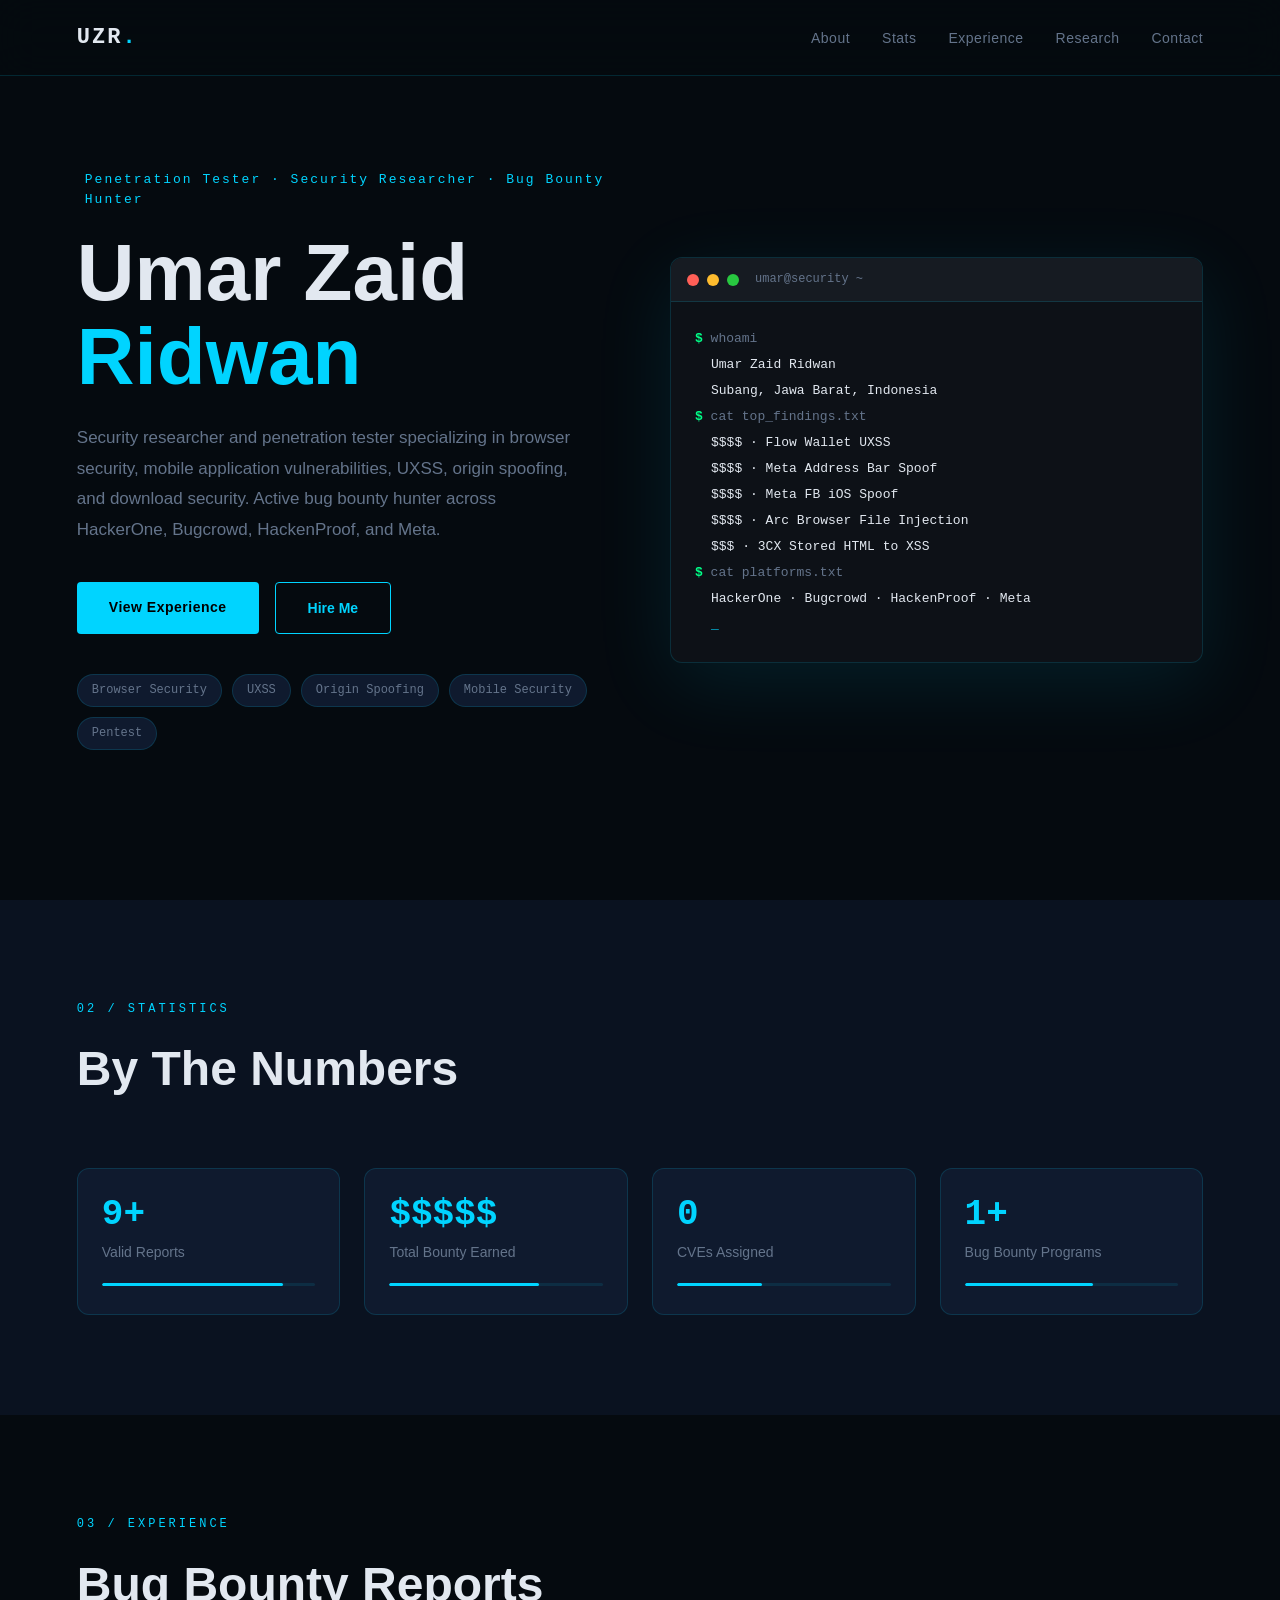
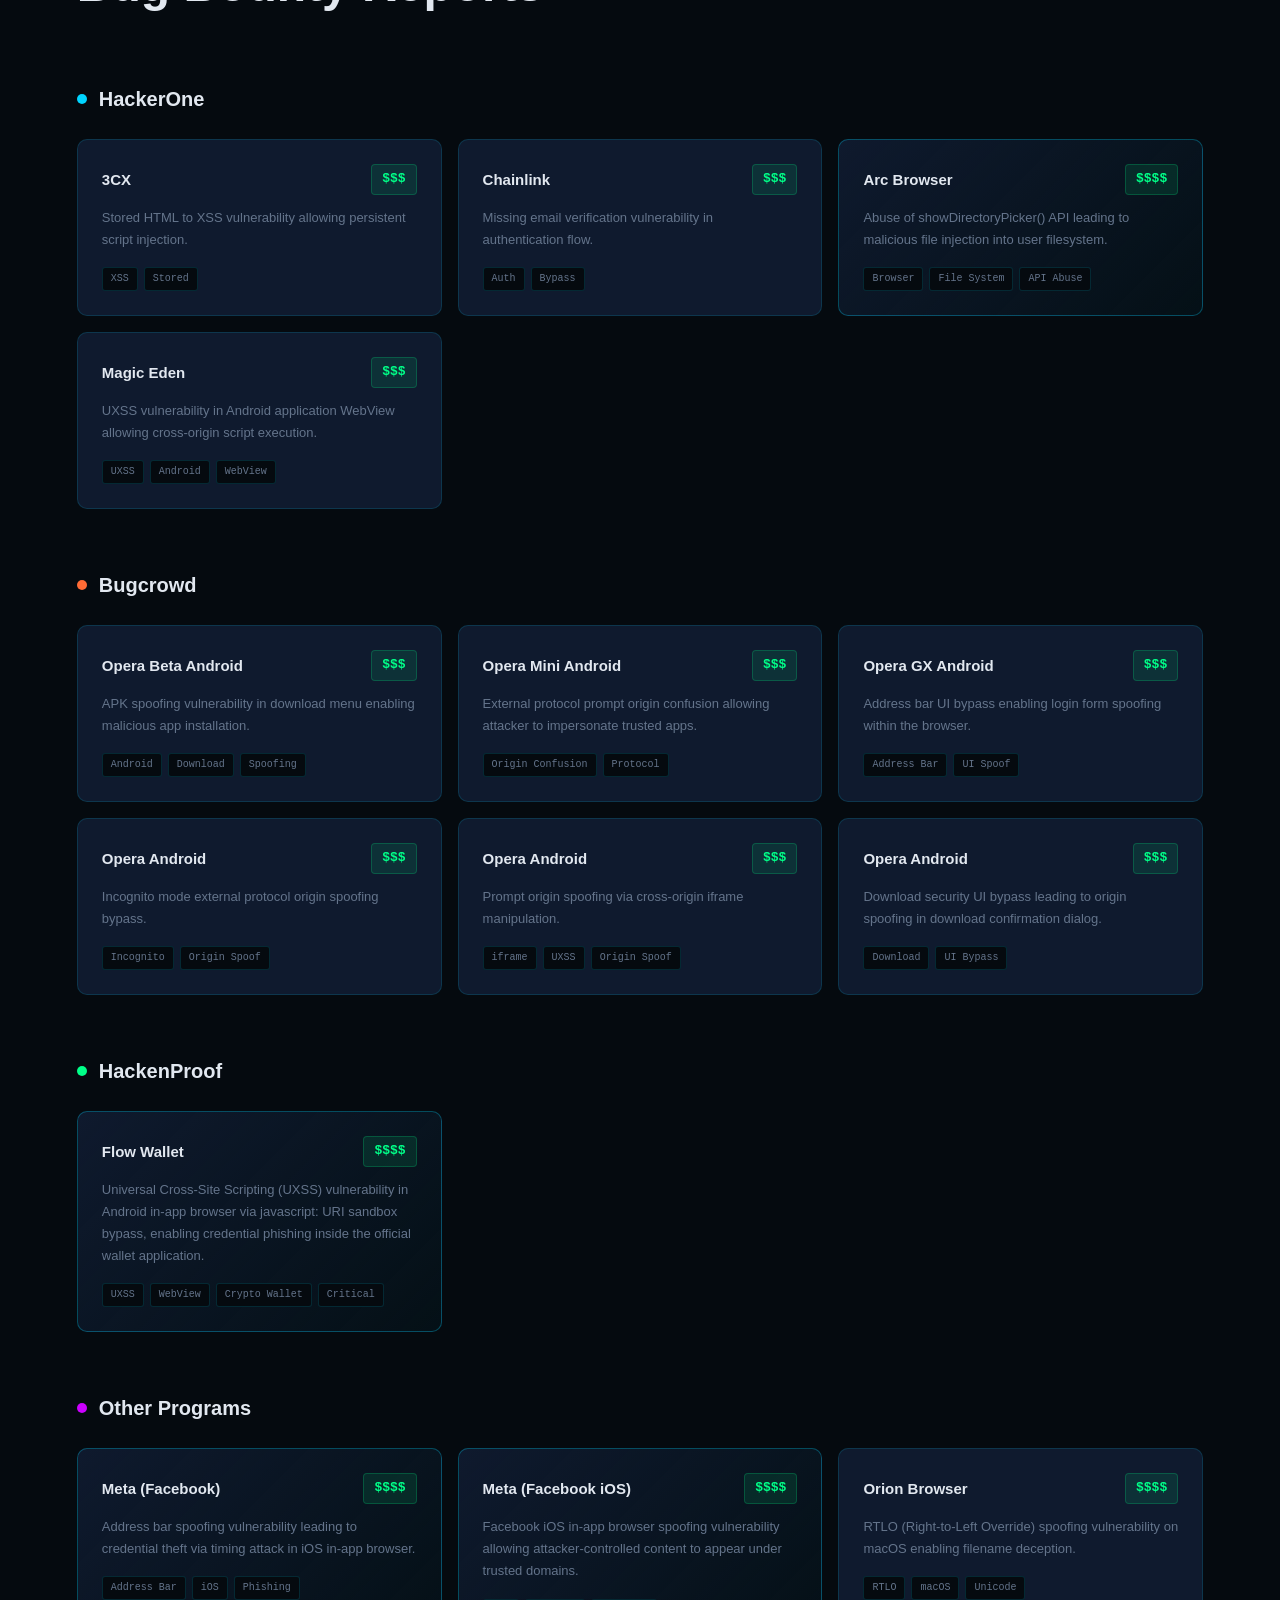
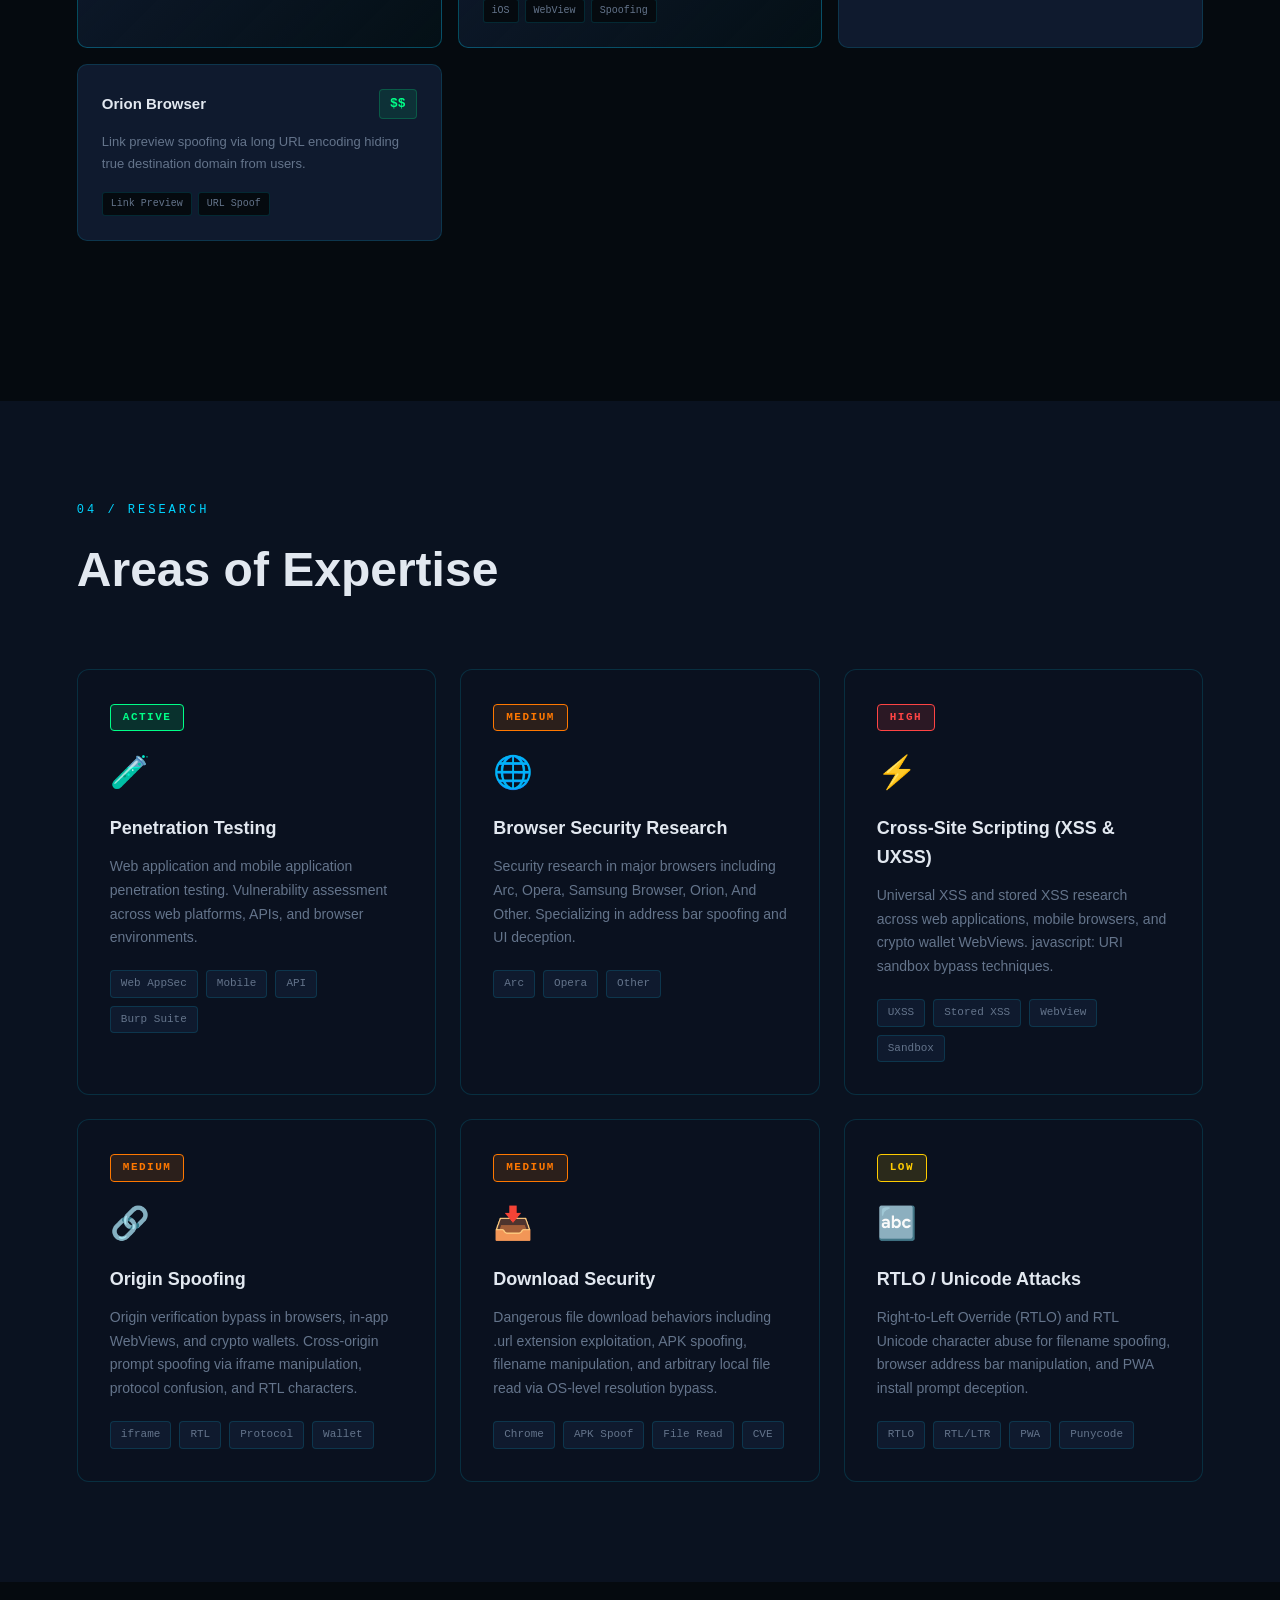
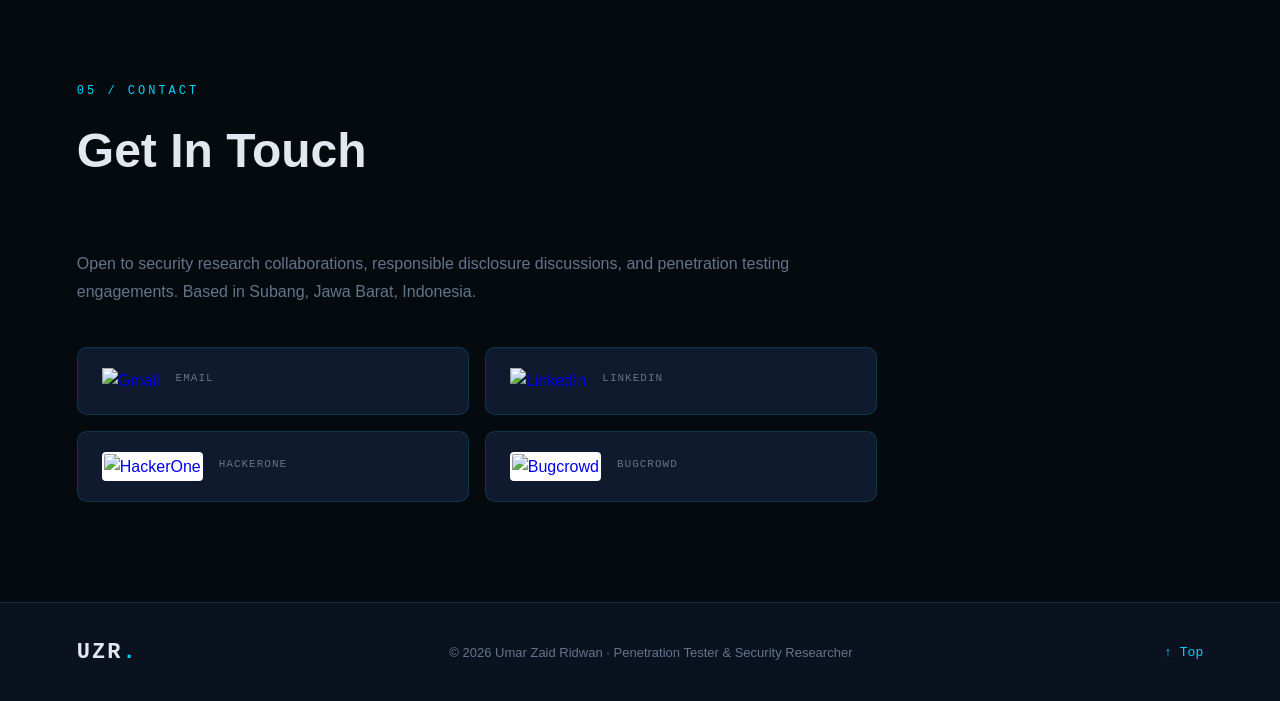
==== commit 489baff8: "Update index.html" ====
--- a/index.html
+++ b/index.html
@@ -370,32 +370,28 @@
         and penetration testing engagements. Based in Subang, Jawa Barat, Indonesia.
       </p>
       <div class="contact-links">
-        <a href="mailto:umarzaidridwan11@gmail.com" class="contact-card">
-          <span class="contact-icon">✉️</span>
+        <a href="mailto:umarzaidridwan11@gmail.com" class="contact-card" target="_blank">
+          <img src="https://www.gstatic.com/images/branding/product/2x/gmail_2020q4_48dp.png" alt="Gmail">
           <div>
             <div class="contact-label">Email</div>
-            <div class="contact-val">umarzaidridwan11@gmail.com</div>
           </div>
         </a>
         <a href="http://www.linkedin.com/in/umarzaidridwan" class="contact-card" target="_blank">
-          <span class="contact-icon">💼</span>
+          <img src="https://static.licdn.com/sc/h/8s162nmbcnfkg7a0k8nq9wwqo" alt="LinkedIn">
           <div>
             <div class="contact-label">LinkedIn</div>
-            <div class="contact-val">linkedin.com/in/umarzaidridwan</div>
           </div>
         </a>
-        <a href="https://hackerone.com/benjaim_qa" class="contact-card" target="_blank">
-          <span class="contact-icon">🏆</span>
+        <a href="https://hackerone.com/benjamin_qa" class="contact-card" target="_blank">
+          <img src="https://hackerone.com/assets/static/favicon.ico" alt="HackerOne" style="background:#fff;border-radius:4px;padding:2px;">
           <div>
             <div class="contact-label">HackerOne</div>
-            <div class="contact-val">hackerone.com/umarzr</div>
           </div>
         </a>
         <a href="https://bugcrowd.com/h/PeachNull" class="contact-card" target="_blank">
-          <span class="contact-icon">🐛</span>
+          <img src="https://bugcrowd.com/favicon.ico" alt="Bugcrowd" style="background:#fff;border-radius:4px;padding:2px;">
           <div>
             <div class="contact-label">Bugcrowd</div>
-            <div class="contact-val">bugcrowd.com/h/PeachNull</div>
           </div>
         </a>
       </div>
@@ -412,4 +408,4 @@
 
   <script src="script.js"></script>
 </body>
-</html>+</html>
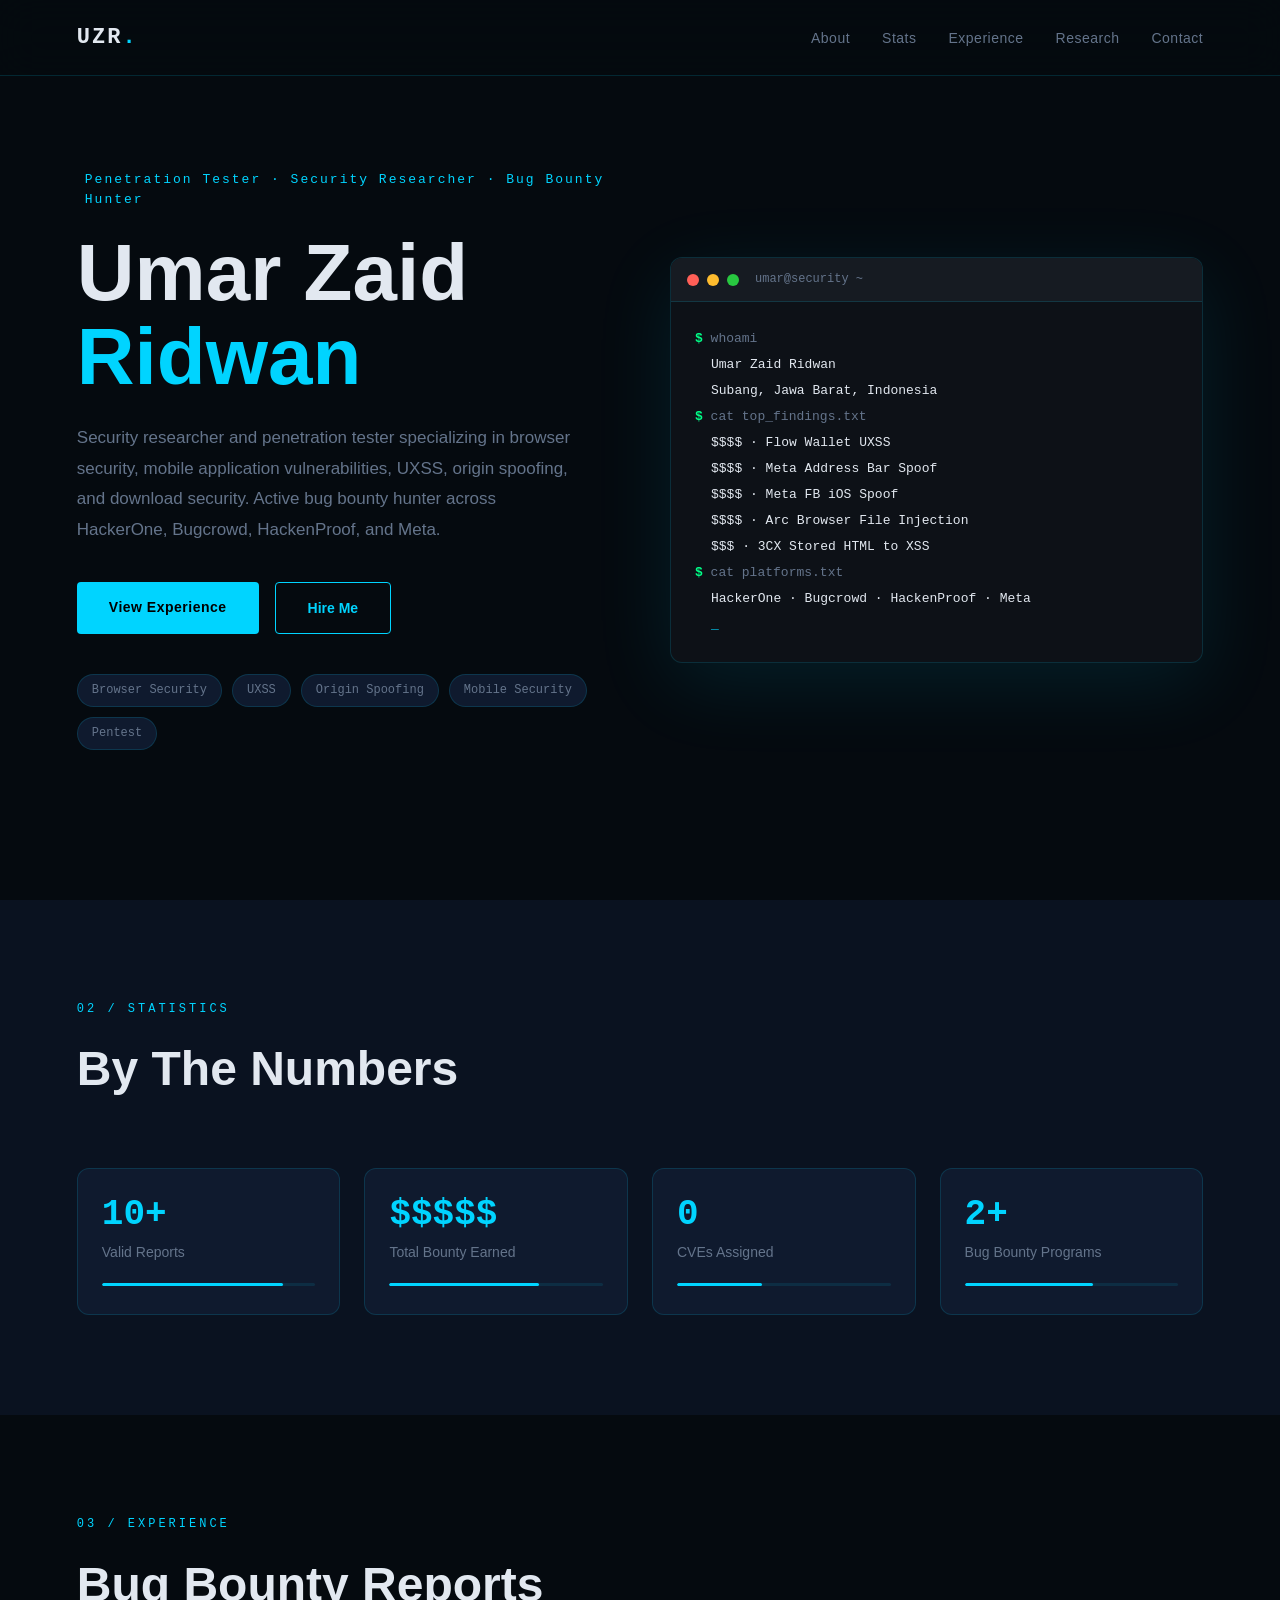
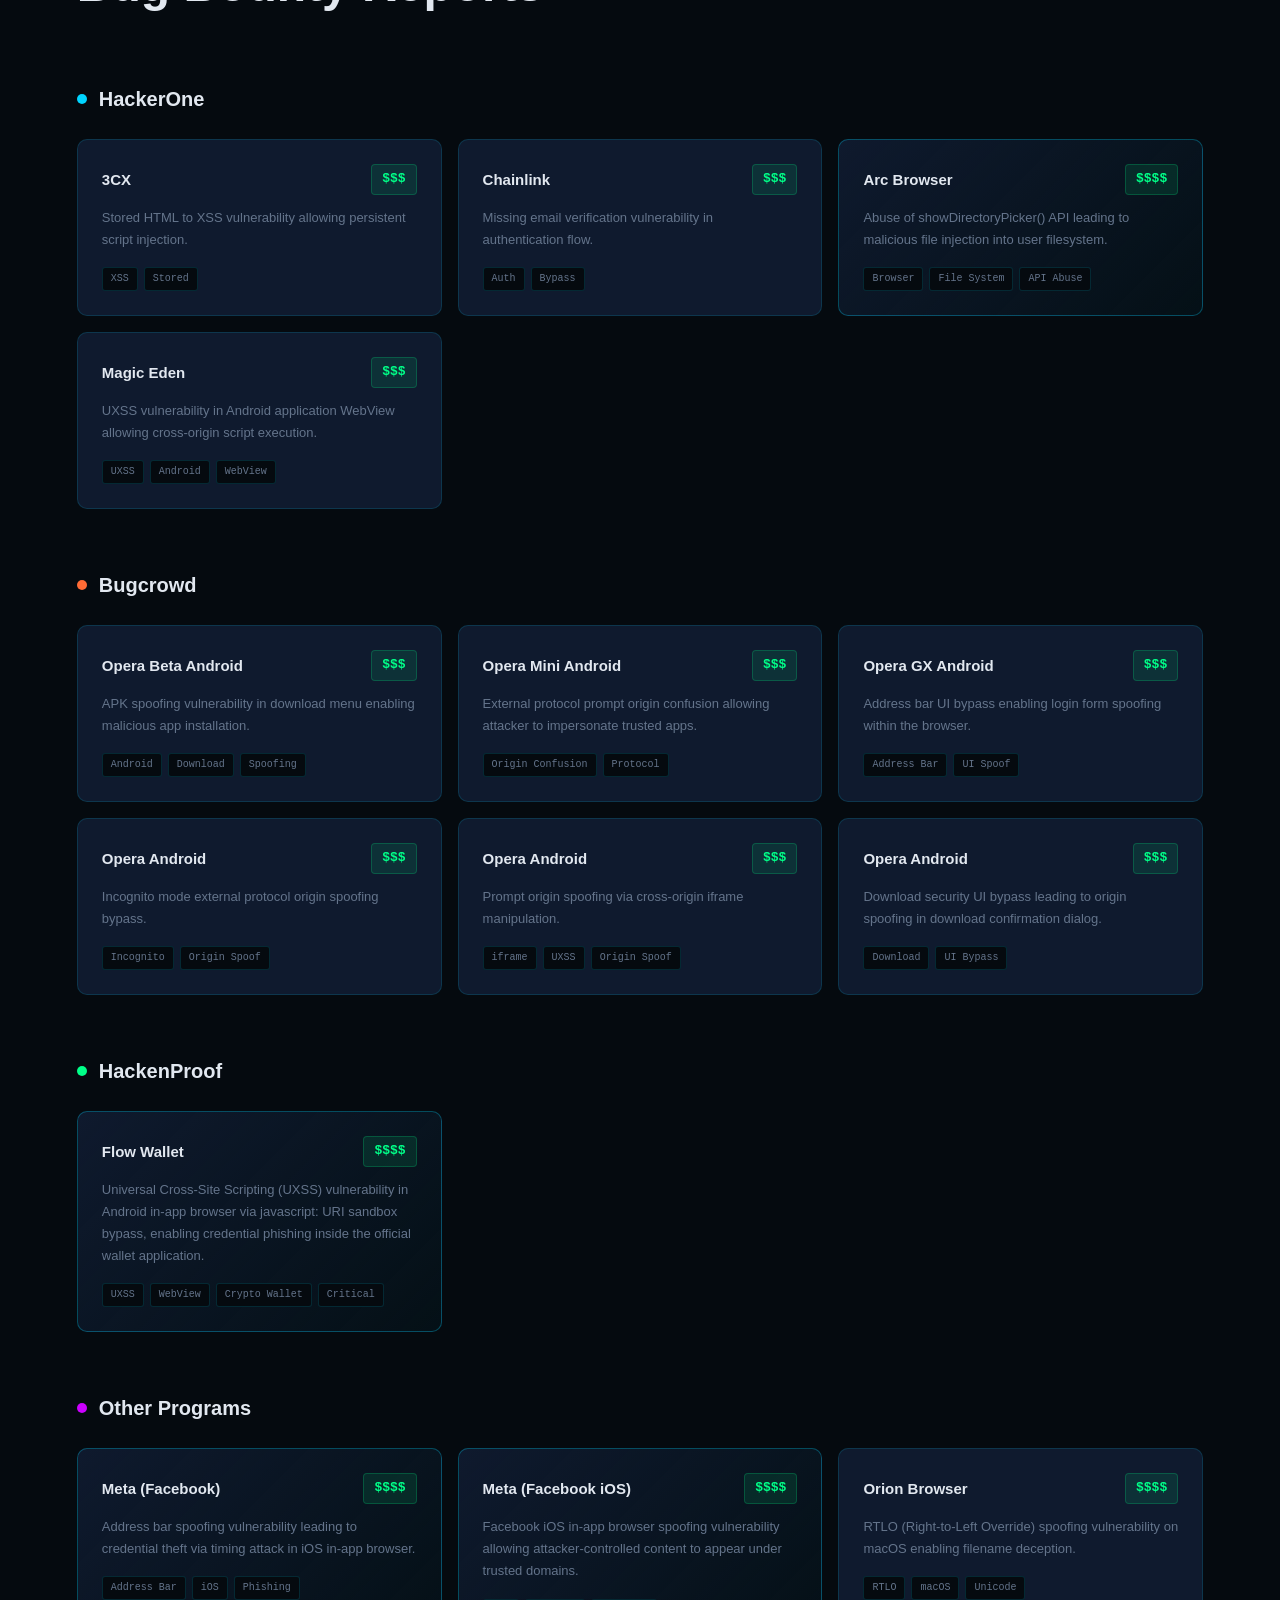
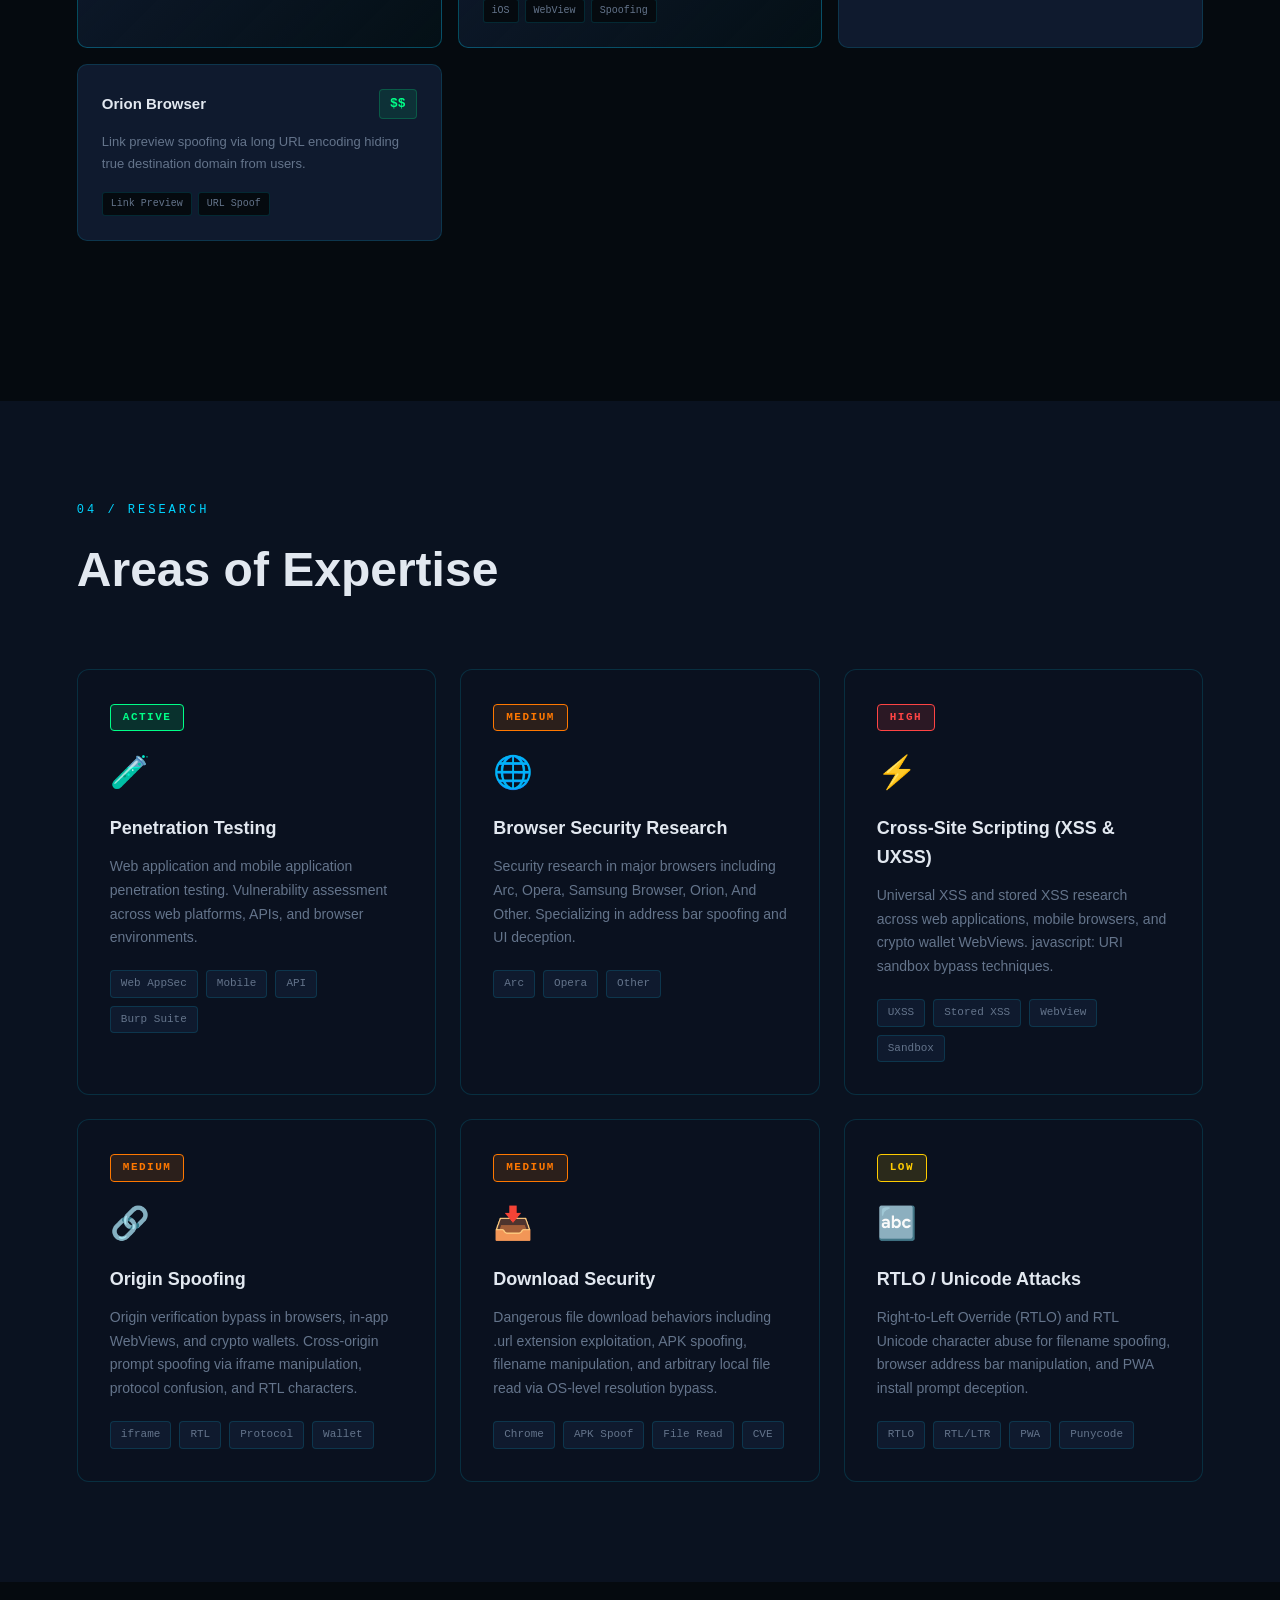
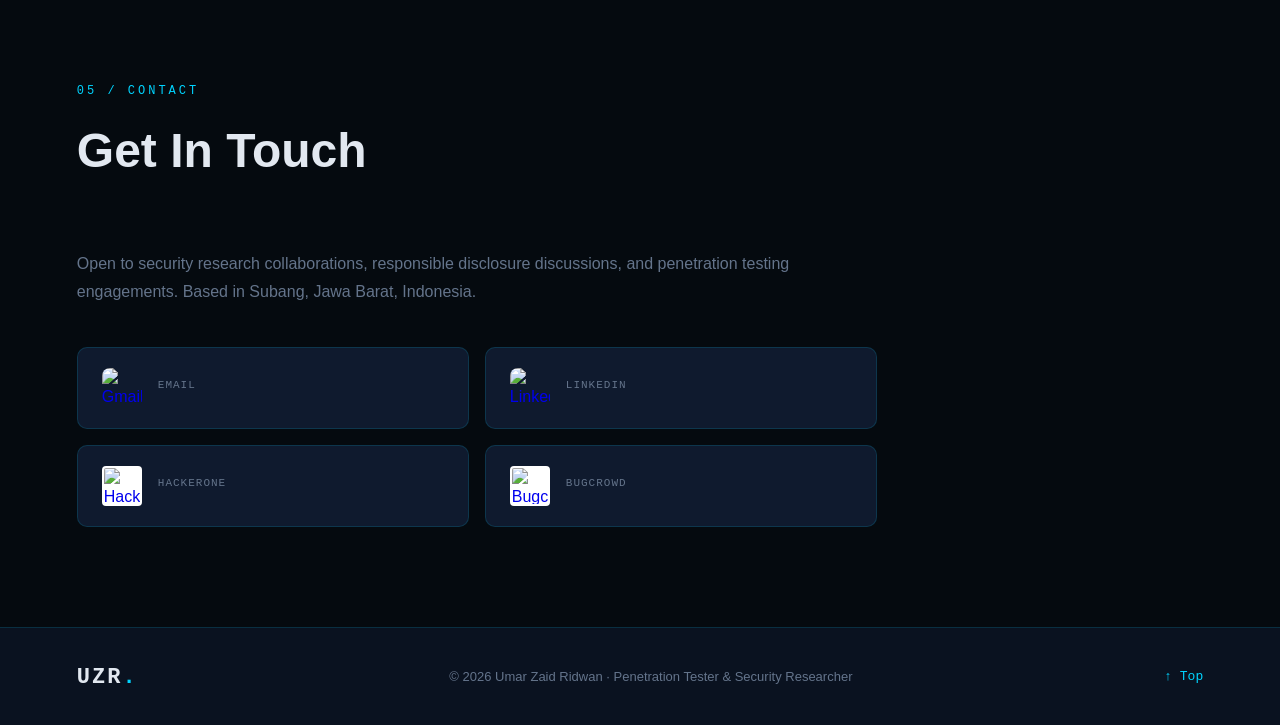
==== commit ce91273a: "Update index.html" ====
--- a/index.html
+++ b/index.html
@@ -383,7 +383,7 @@
           </div>
         </a>
         <a href="https://hackerone.com/benjamin_qa" class="contact-card" target="_blank">
-          <img src="https://hackerone.com/assets/static/favicon.ico" alt="HackerOne" style="background:#fff;border-radius:4px;padding:2px;">
+          <img src="https://hackerone.com/assets/static_pages/logo-6396f0ee1fc78ce5016f58dc4828f64e0b0cf39298bad470c5b73f5032d5da25.svg" alt="HackerOne" style="background:#fff;border-radius:4px;padding:2px;">
           <div>
             <div class="contact-label">HackerOne</div>
           </div>
--- a/style.css
+++ b/style.css
@@ -603,6 +603,14 @@
 
 .contact-icon { font-size: 24px; }
 
+.contact-card img {
+  width: 40px;
+  height: 40px;
+  object-fit: contain;
+  border-radius: 8px;
+  flex-shrink: 0;
+}
+
 .contact-label {
   font-size: 11px;
   color: var(--text-muted);
@@ -807,14 +815,13 @@
 .t-yellow { color: var(--yellow); }
 
 
-/* Fix broken images */
-img { display: none !important; }
-img[src]:not([src='']):not([src='undefined']) { display: block !important; }
-.stat-card img, .stat-card.featured img { display: none !important; }
-
-
-/* Hide any broken/unwanted images in stat cards */
+/* Hide images only in stat cards */
 .stat-card img,
 .stats-grid img {
   display: none !important;
-}+}
+
+/* Show images in contact cards */
+.contact-card img {
+  display: block !important;
+}
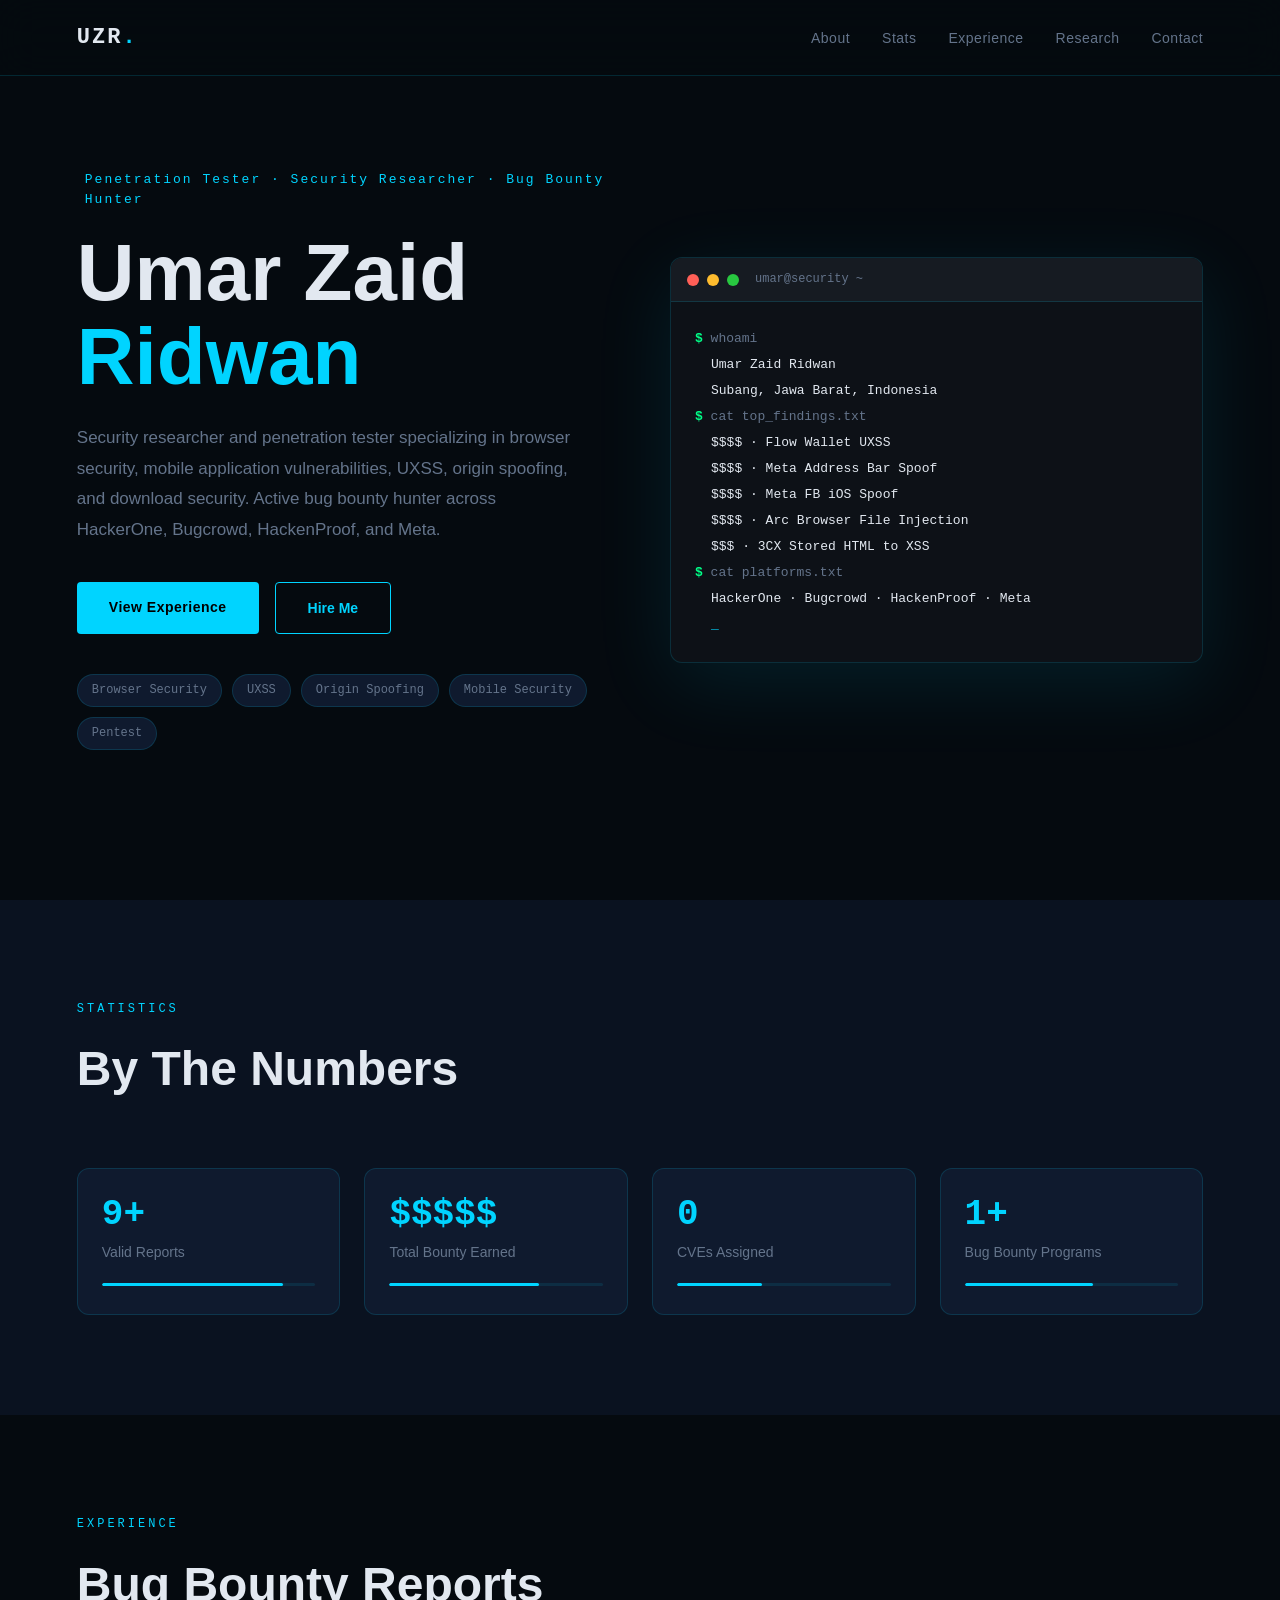
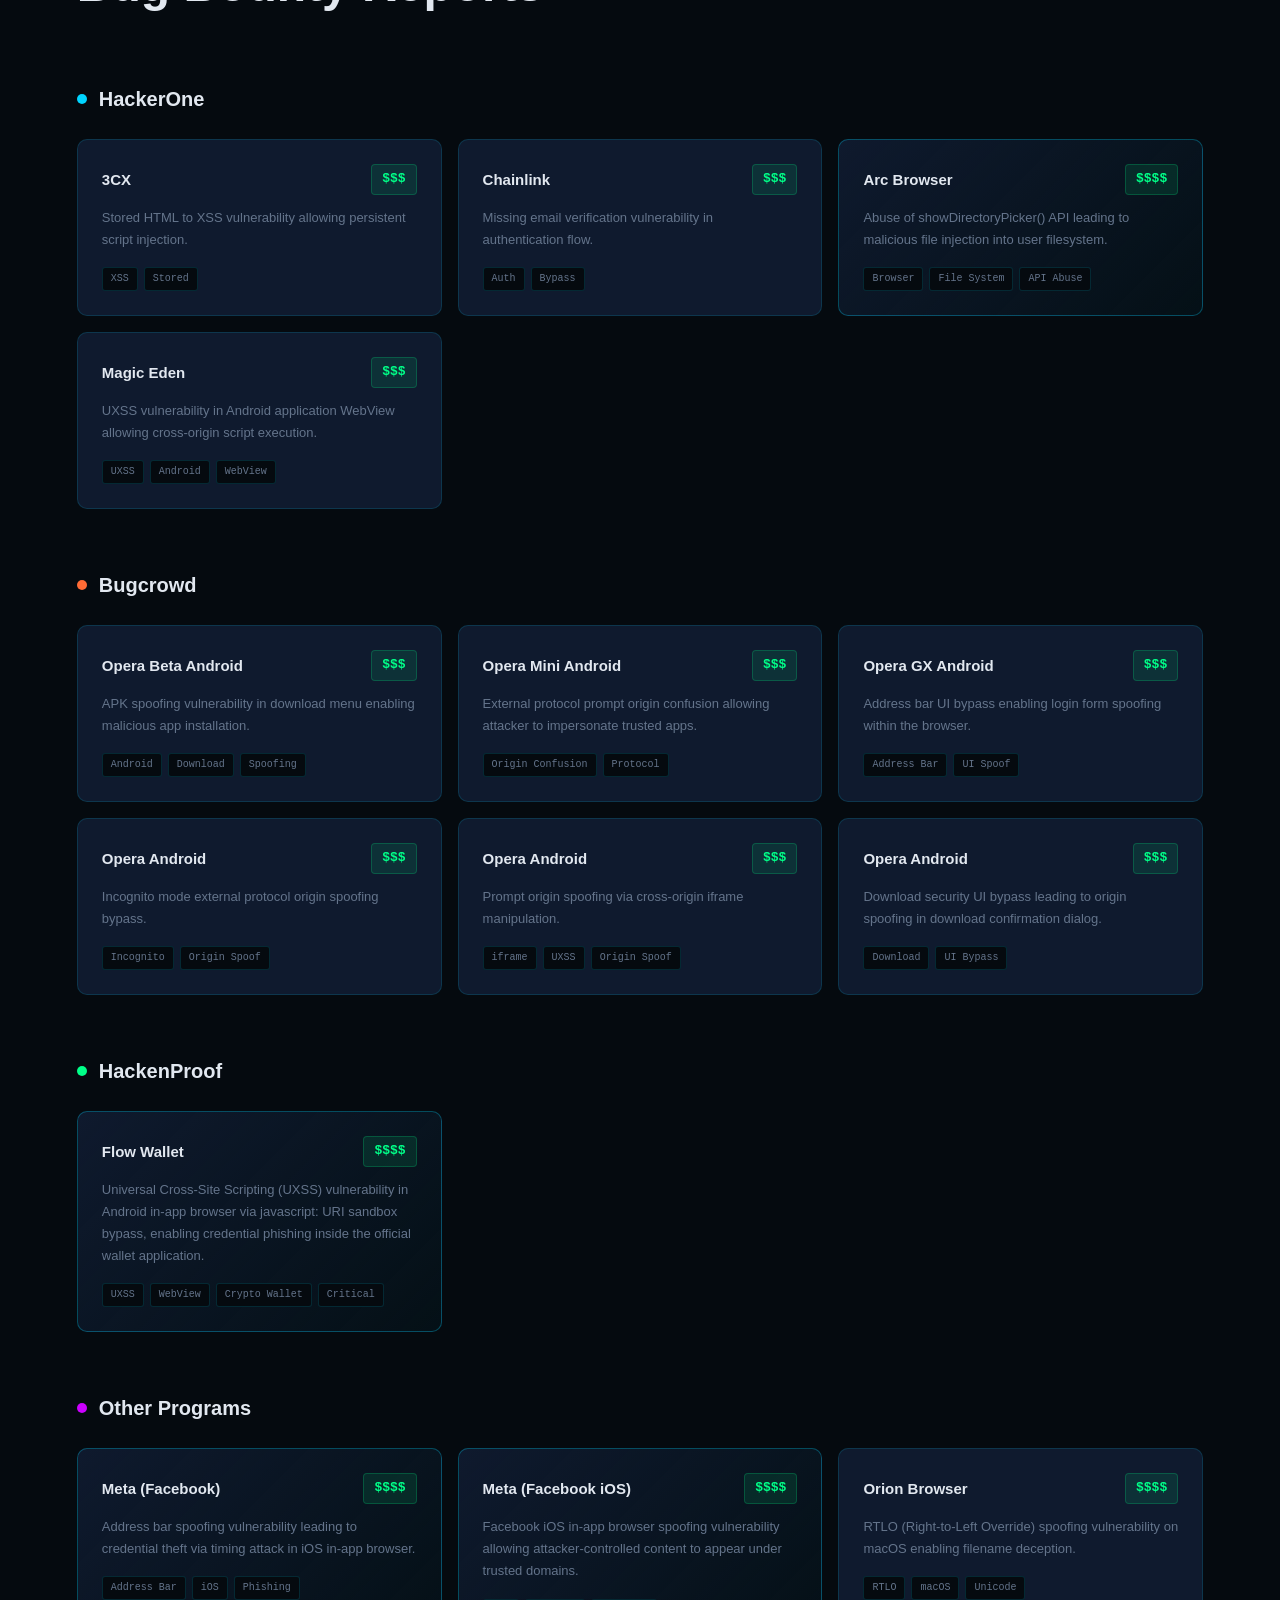
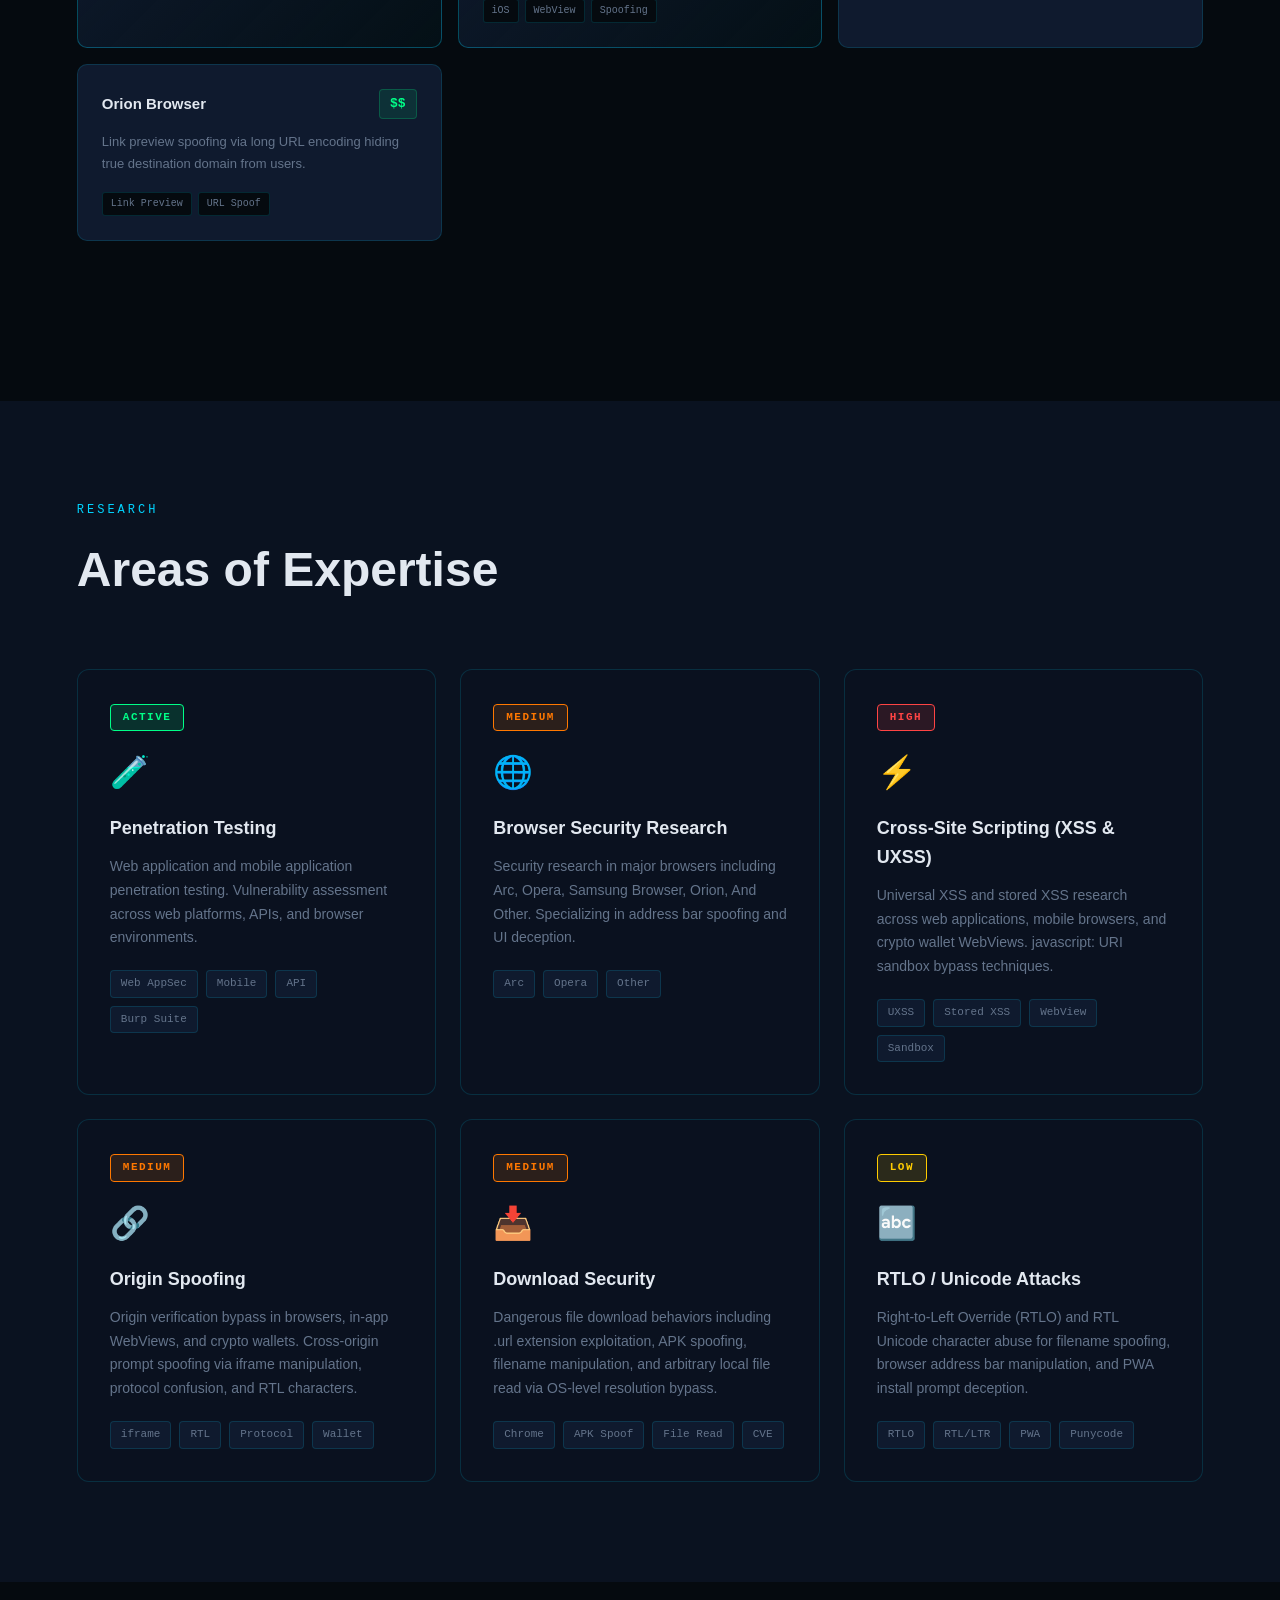
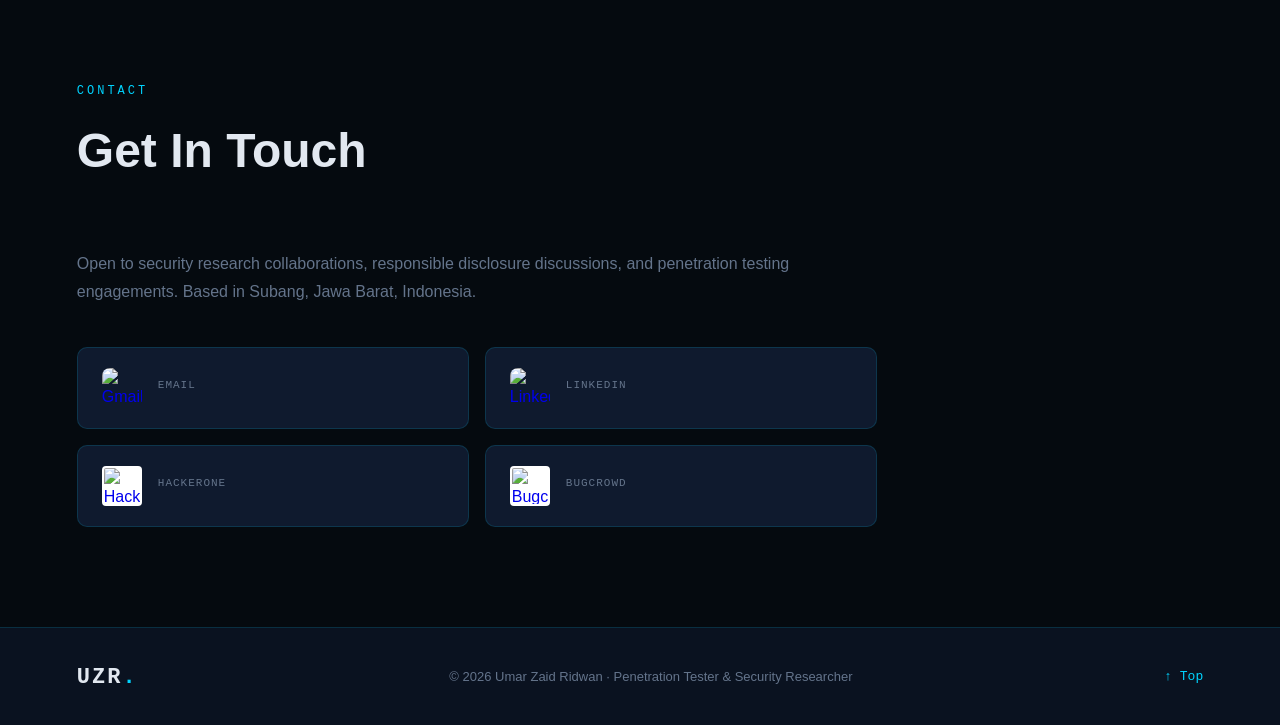
==== commit e8ee9b6b: "Update index.html" ====
--- a/index.html
+++ b/index.html
@@ -87,7 +87,7 @@
   <section id="stats" class="bg-alt full-width">
     <div class="inner">
       <div class="section-header">
-        <span class="mono label">02 / STATISTICS</span>
+        <span class="mono label">STATISTICS</span>
         <h2>By The Numbers</h2>
       </div>
       <div class="stats-grid">
@@ -118,7 +118,7 @@
   <!-- EXPERIENCE -->
   <section id="experience">
     <div class="section-header">
-      <span class="mono label">03 / EXPERIENCE</span>
+      <span class="mono label">EXPERIENCE</span>
       <h2>Bug Bounty Reports</h2>
     </div>
 
@@ -296,7 +296,7 @@
   <section id="research" class="bg-alt full-width">
     <div class="inner">
       <div class="section-header">
-        <span class="mono label">04 / RESEARCH</span>
+        <span class="mono label">RESEARCH</span>
         <h2>Areas of Expertise</h2>
       </div>
       <div class="research-grid">
@@ -361,7 +361,7 @@
   <!-- CONTACT -->
   <section id="contact">
     <div class="section-header">
-      <span class="mono label">05 / CONTACT</span>
+      <span class="mono label">CONTACT</span>
       <h2>Get In Touch</h2>
     </div>
     <div class="contact-wrap">
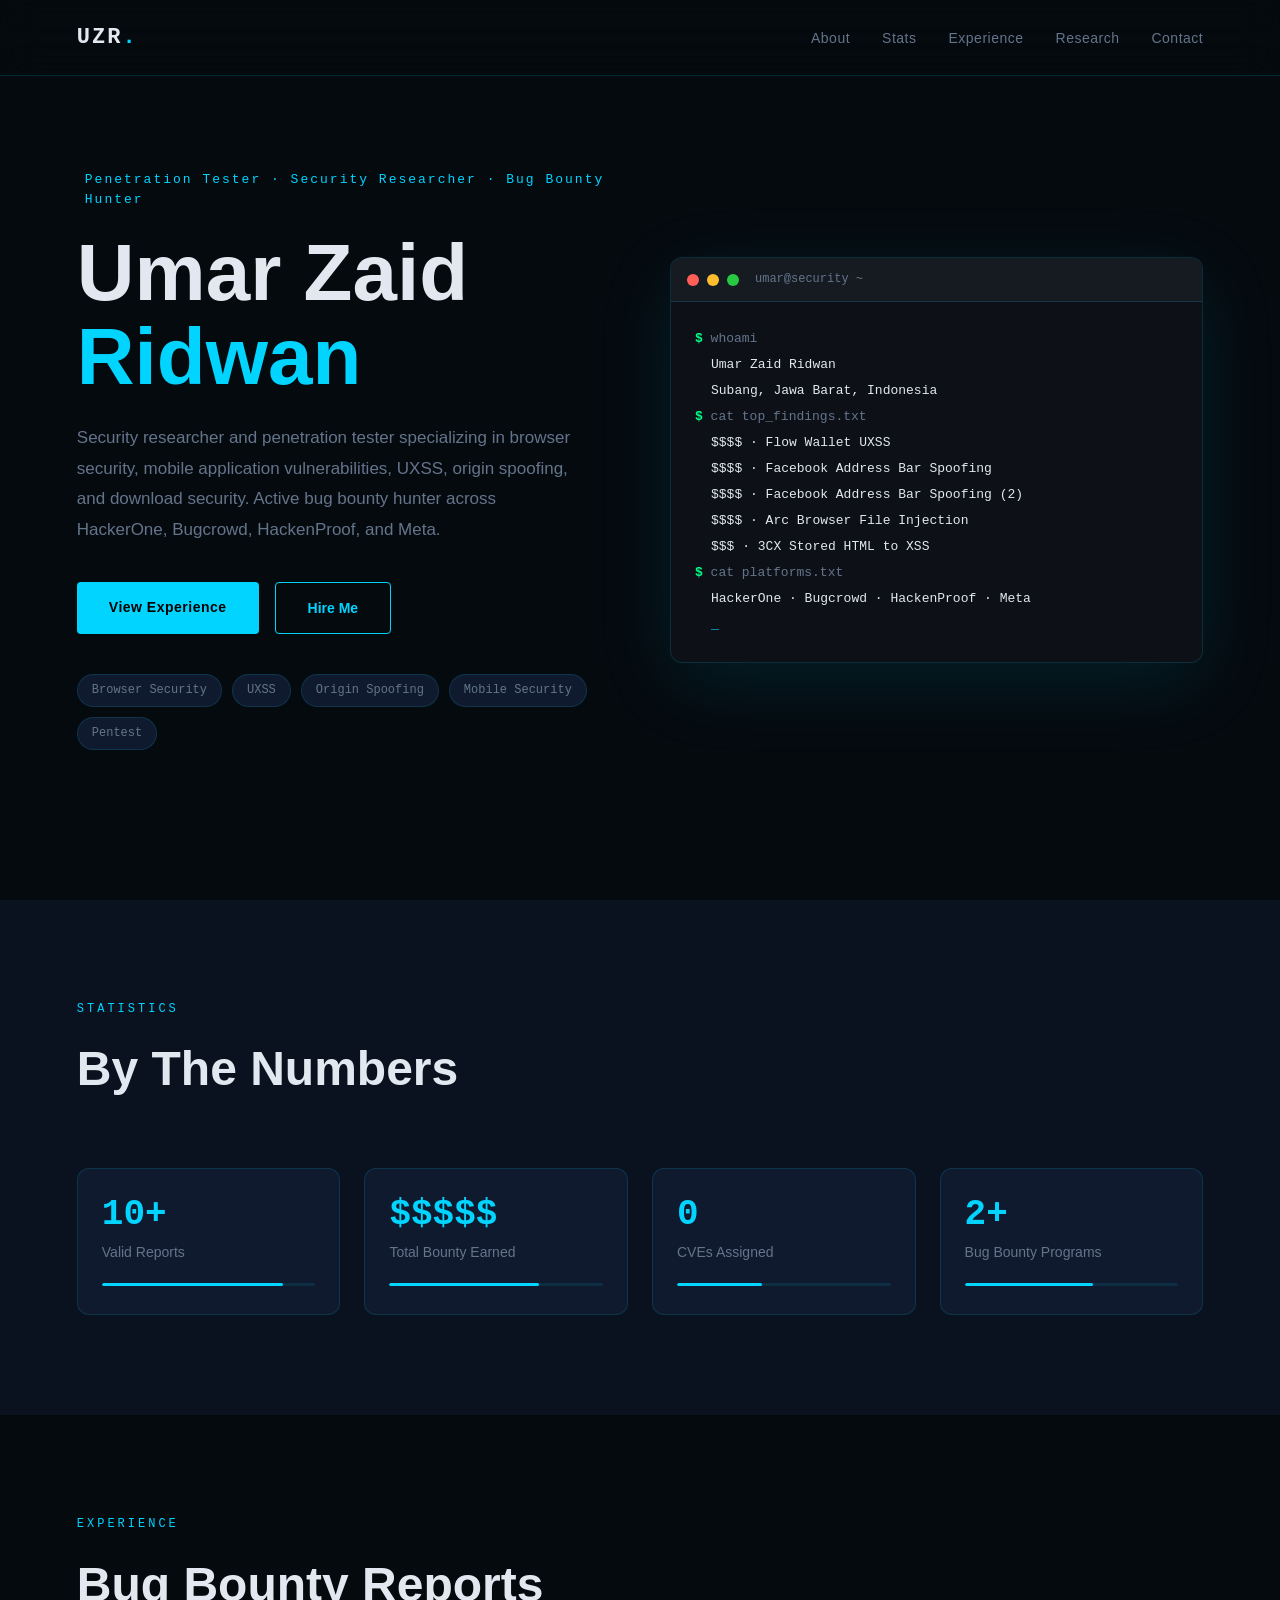
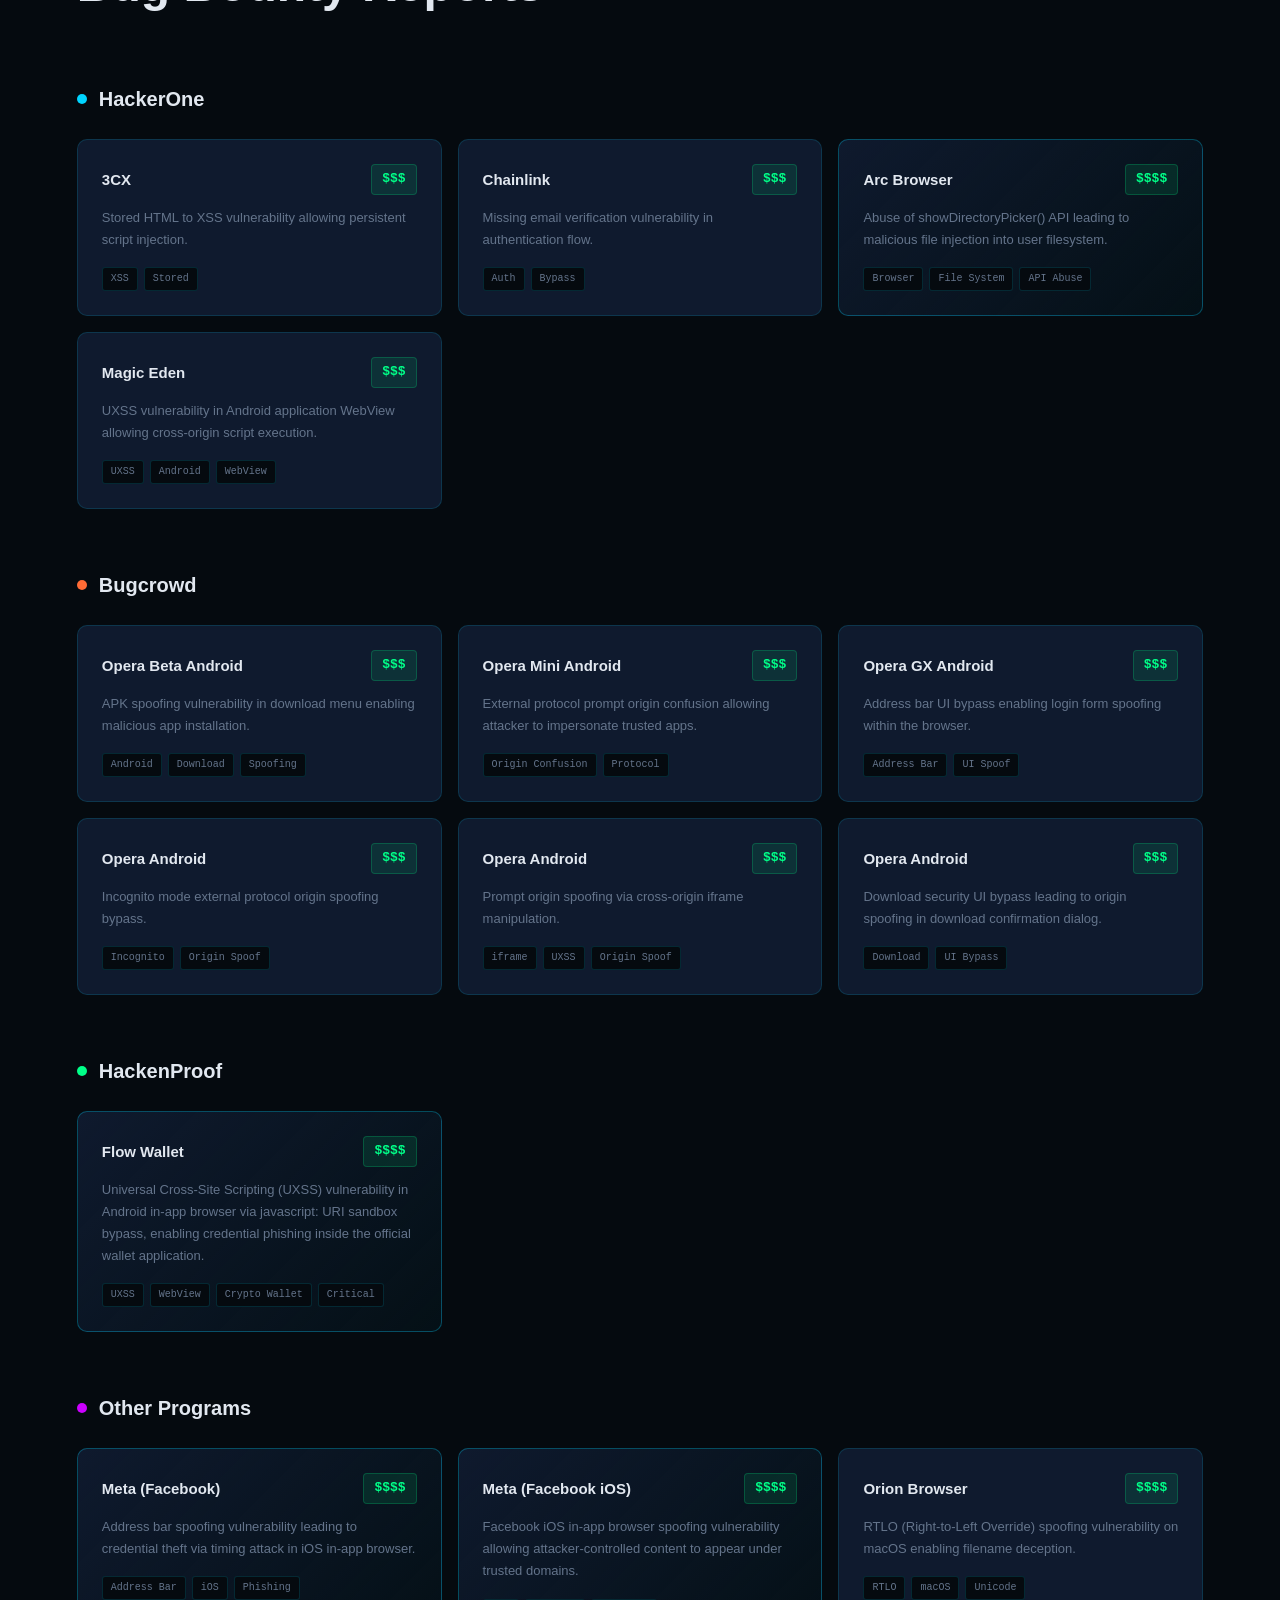
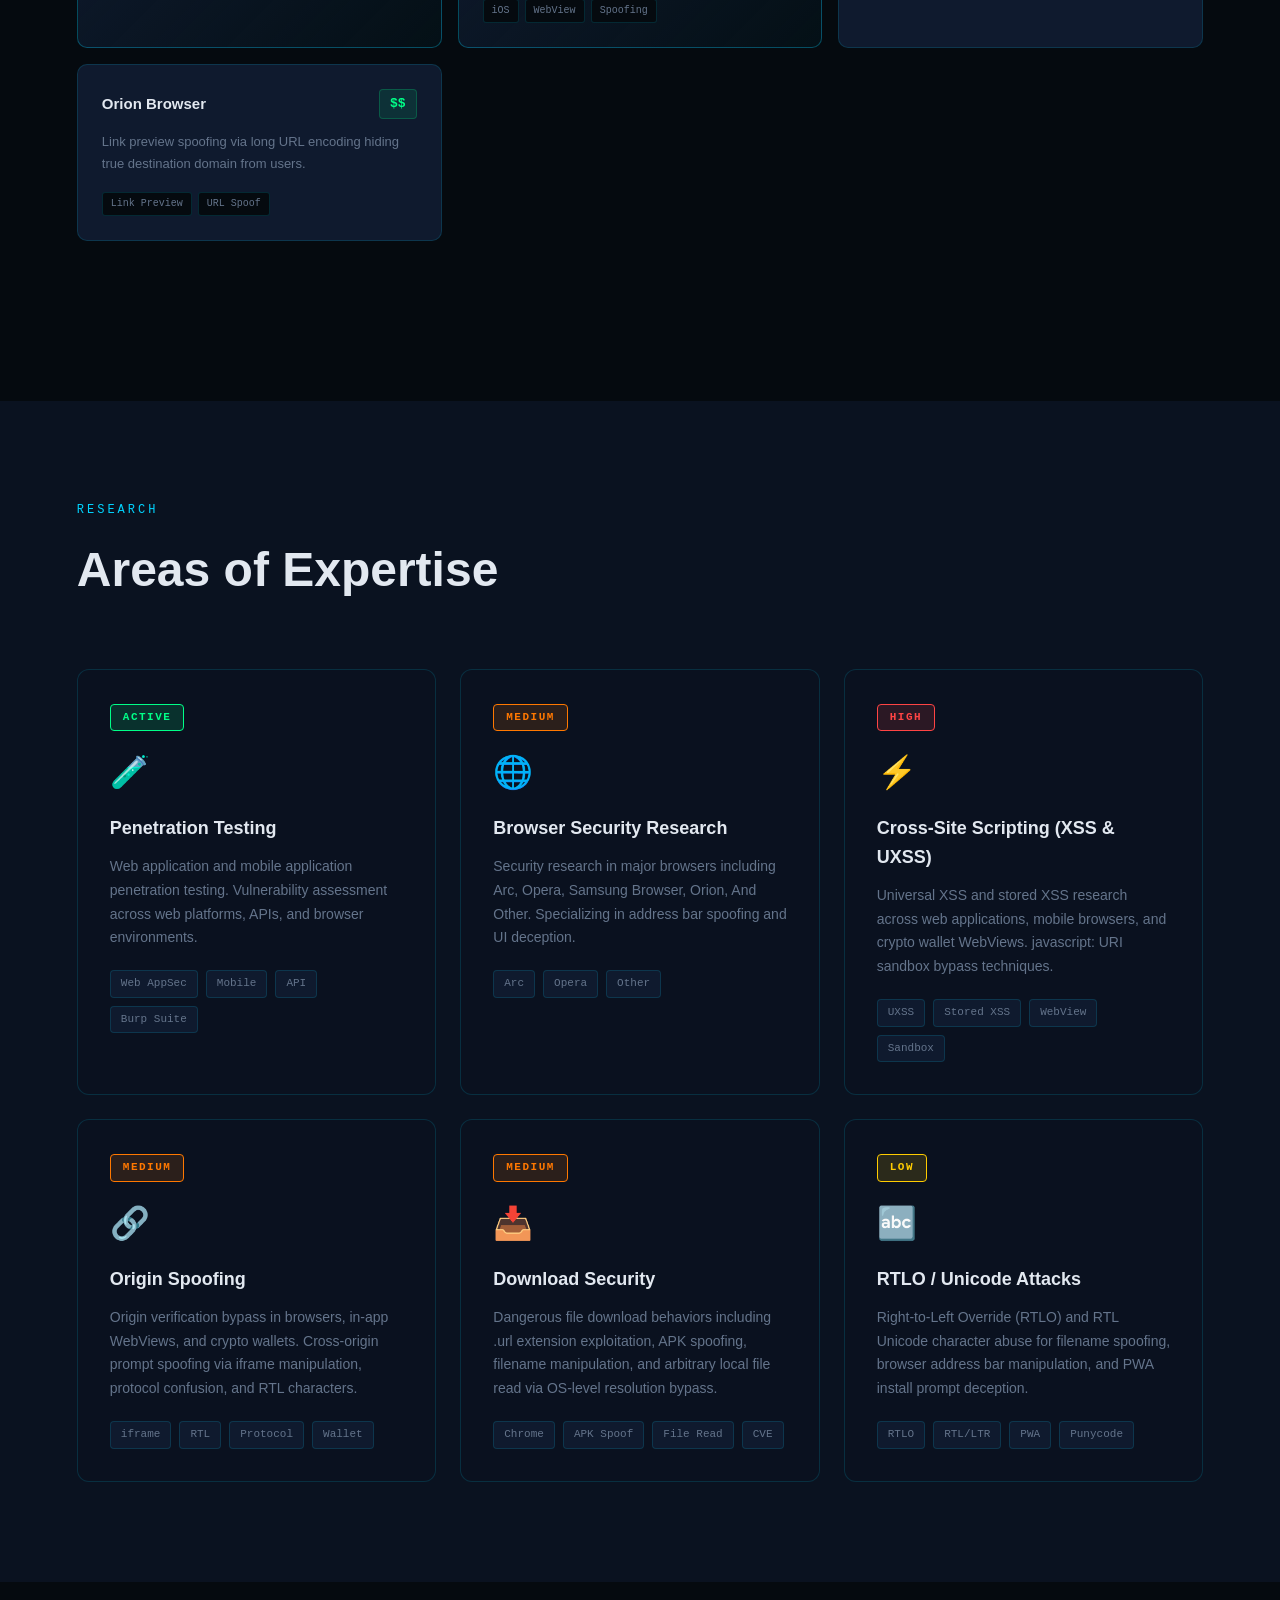
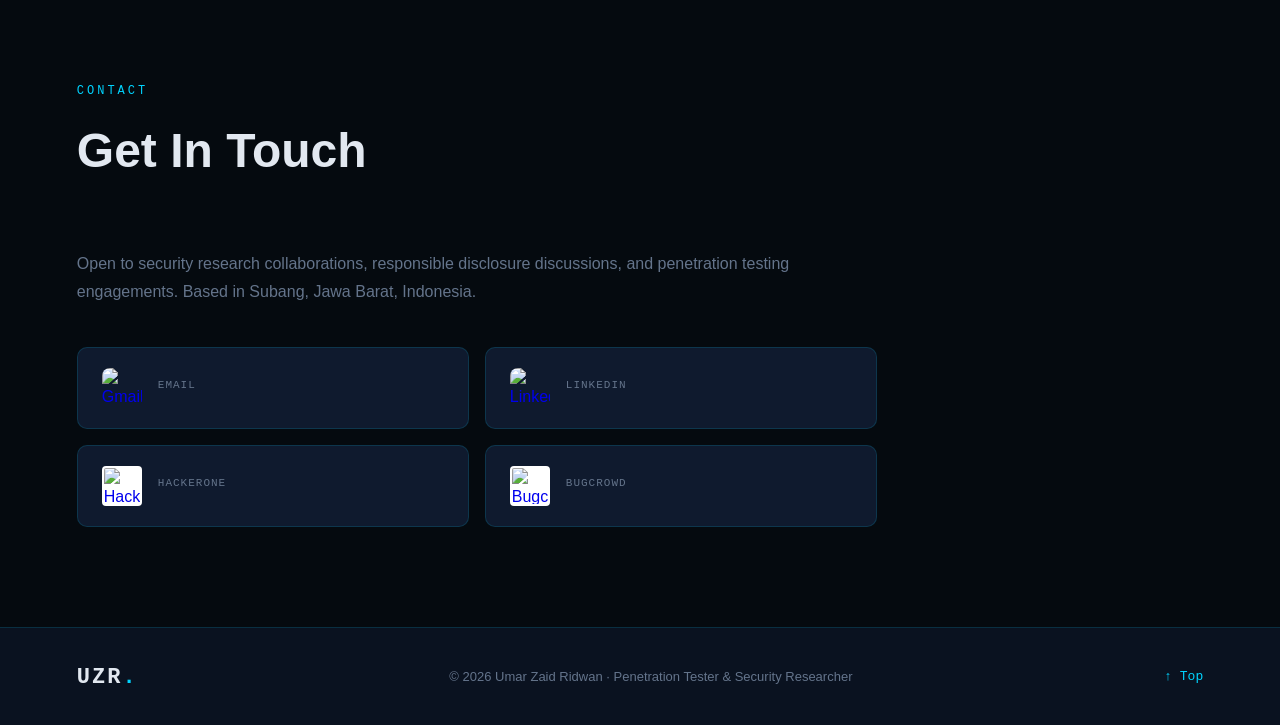
==== commit a64045f6: "Update index.html" ====
--- a/index.html
+++ b/index.html
@@ -71,8 +71,8 @@
           <p class="out">Subang, Jawa Barat, Indonesia</p>
           <p><span class="t-green">$</span> cat top_findings.txt</p>
           <p class="out t-yellow">$$$$ · Flow Wallet UXSS</p>
-          <p class="out t-yellow">$$$$ · Meta Address Bar Spoof</p>
-          <p class="out t-yellow">$$$$ · Meta FB iOS Spoof</p>
+          <p class="out t-yellow">$$$$ · Facebook Address Bar Spoofing</p>
+          <p class="out t-yellow">$$$$ · Facebook Address Bar Spoofing (2) </p>
           <p class="out t-yellow">$$$$ · Arc Browser File Injection</p>
           <p class="out t-yellow">$$$  · 3CX Stored HTML to XSS</p>
           <p><span class="t-green">$</span> cat platforms.txt</p>
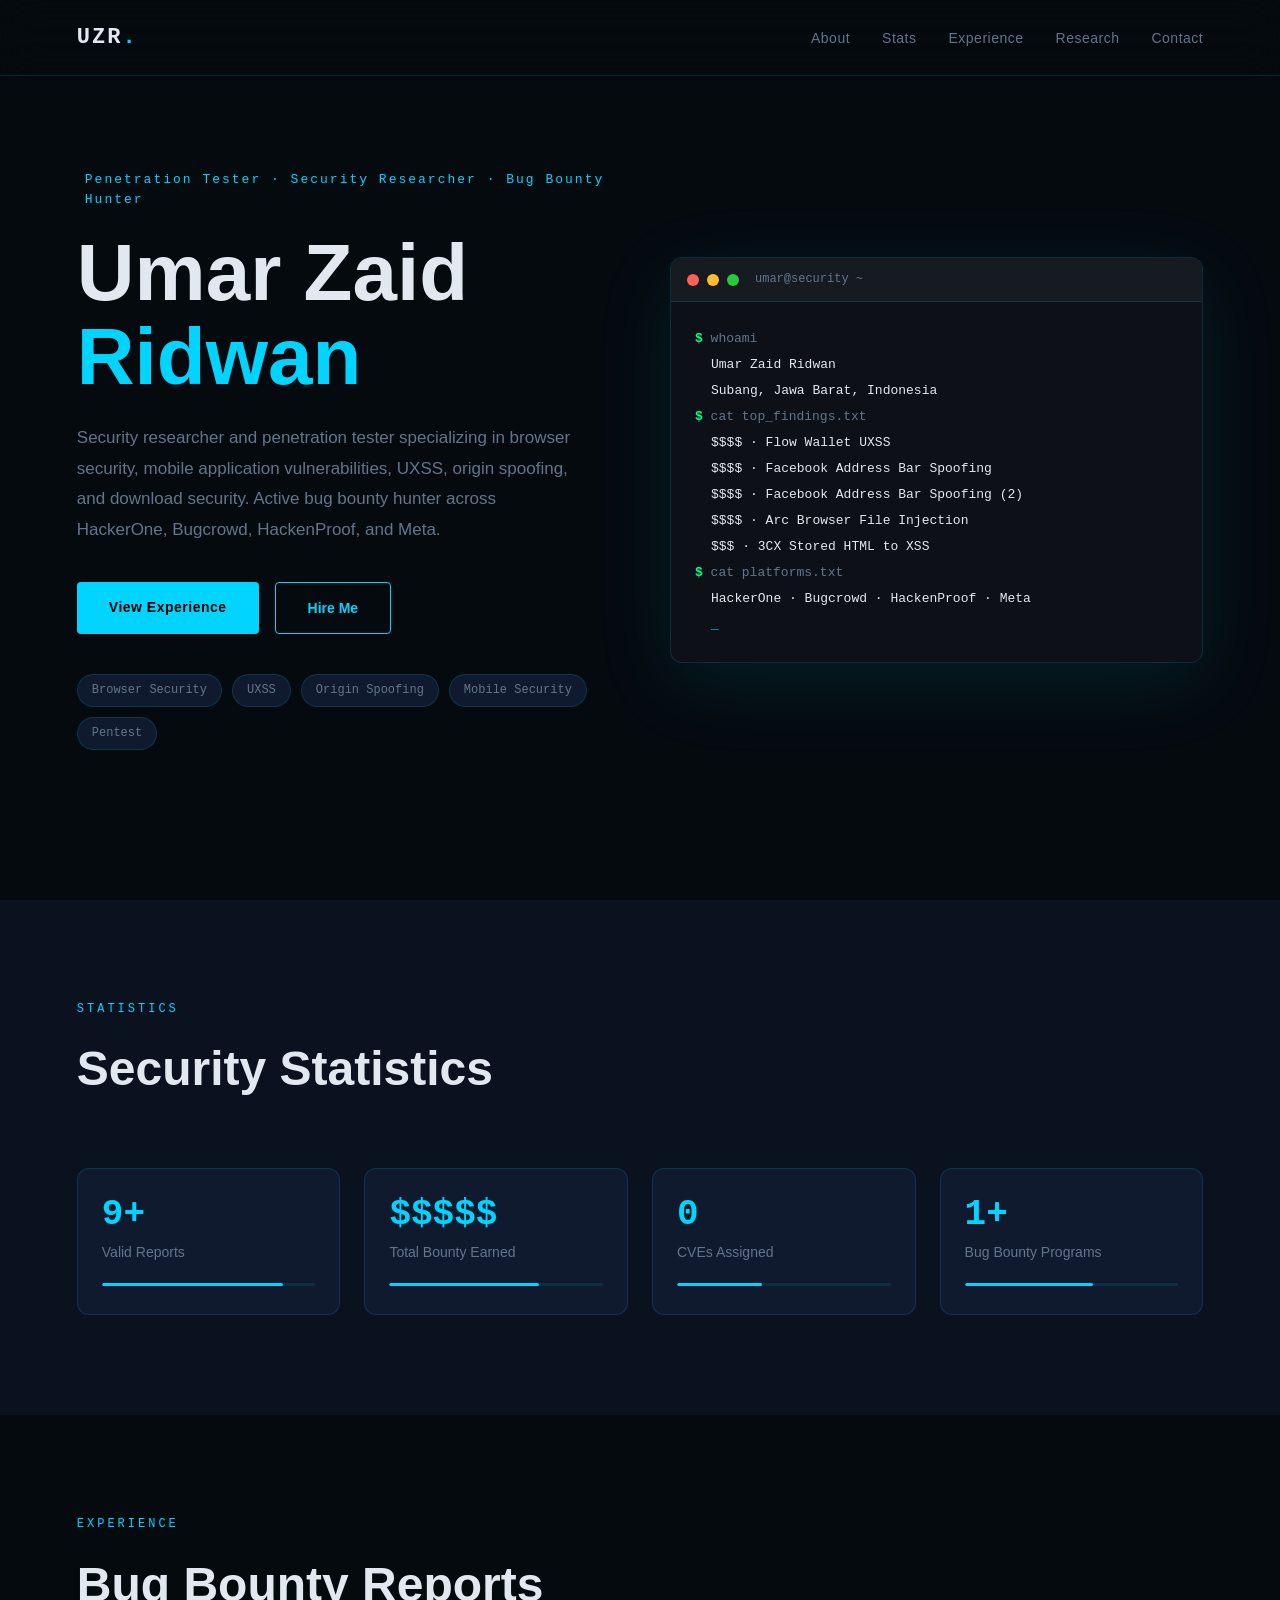
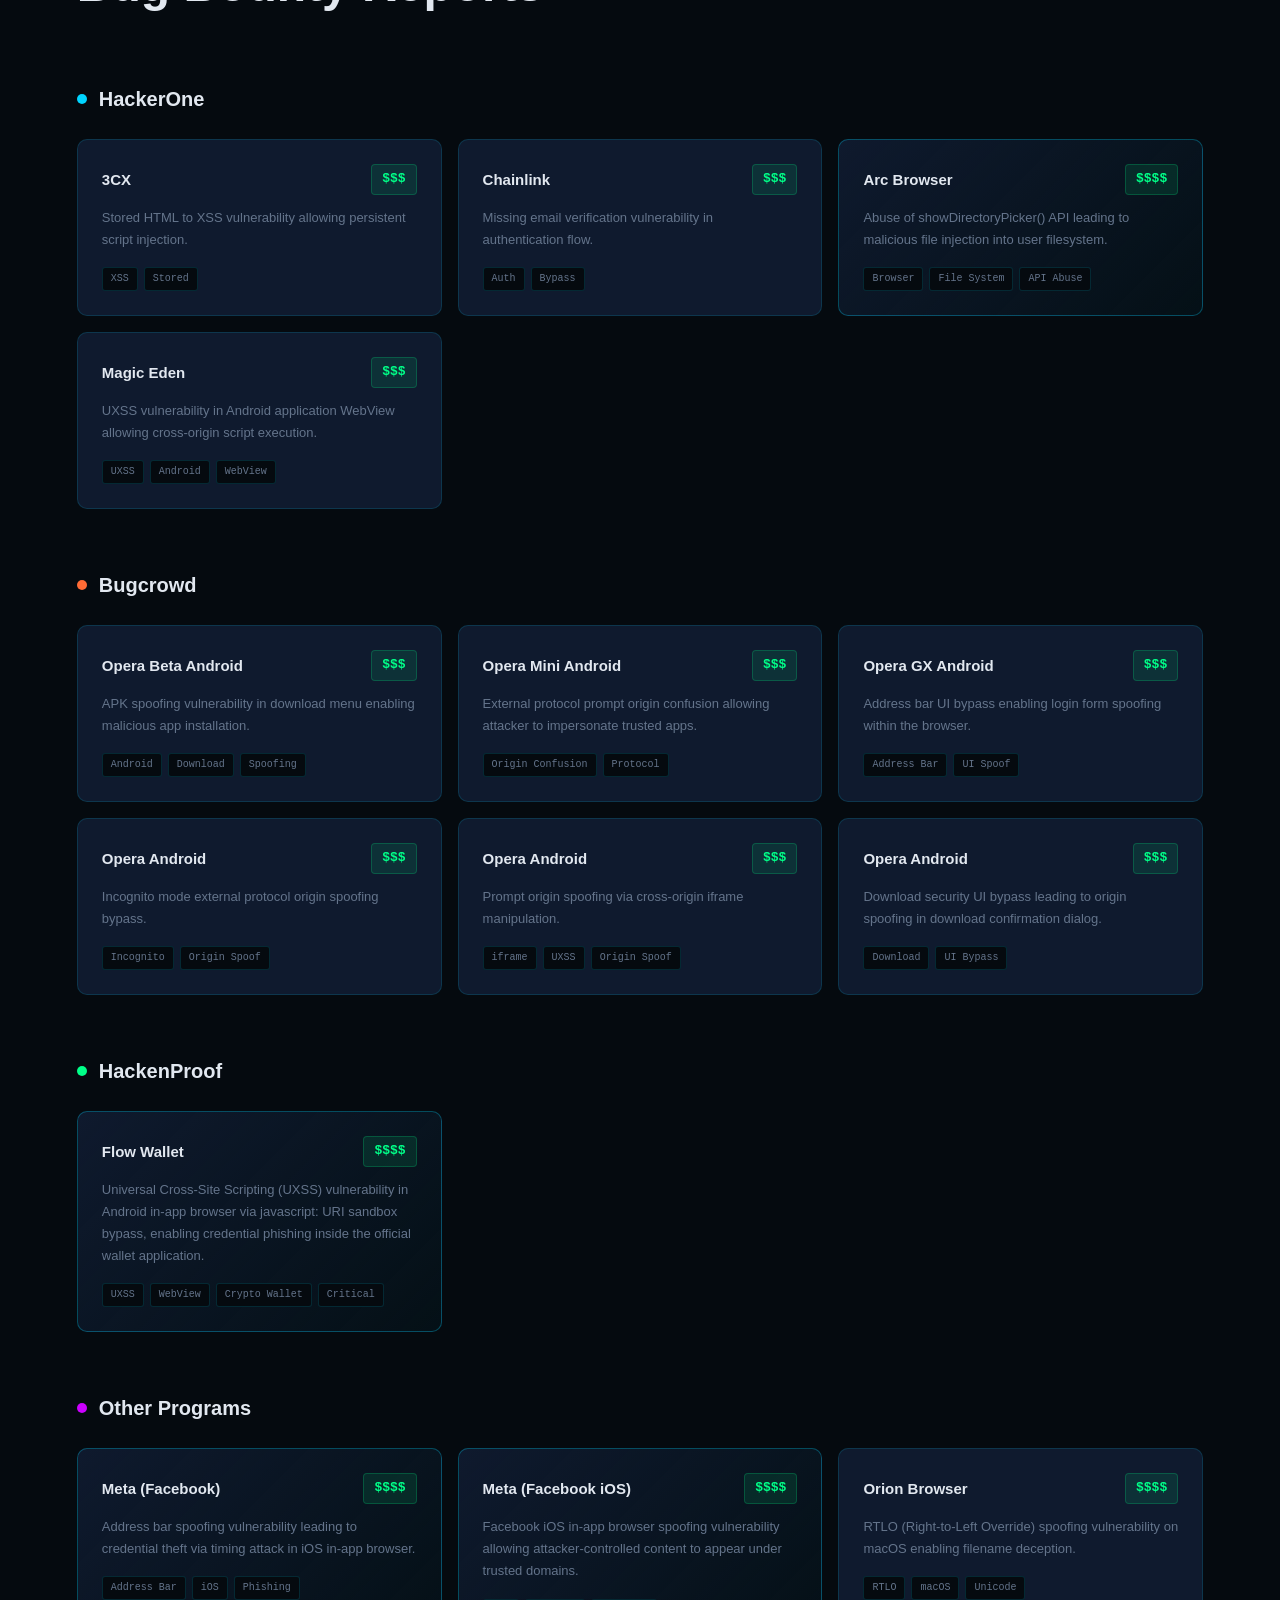
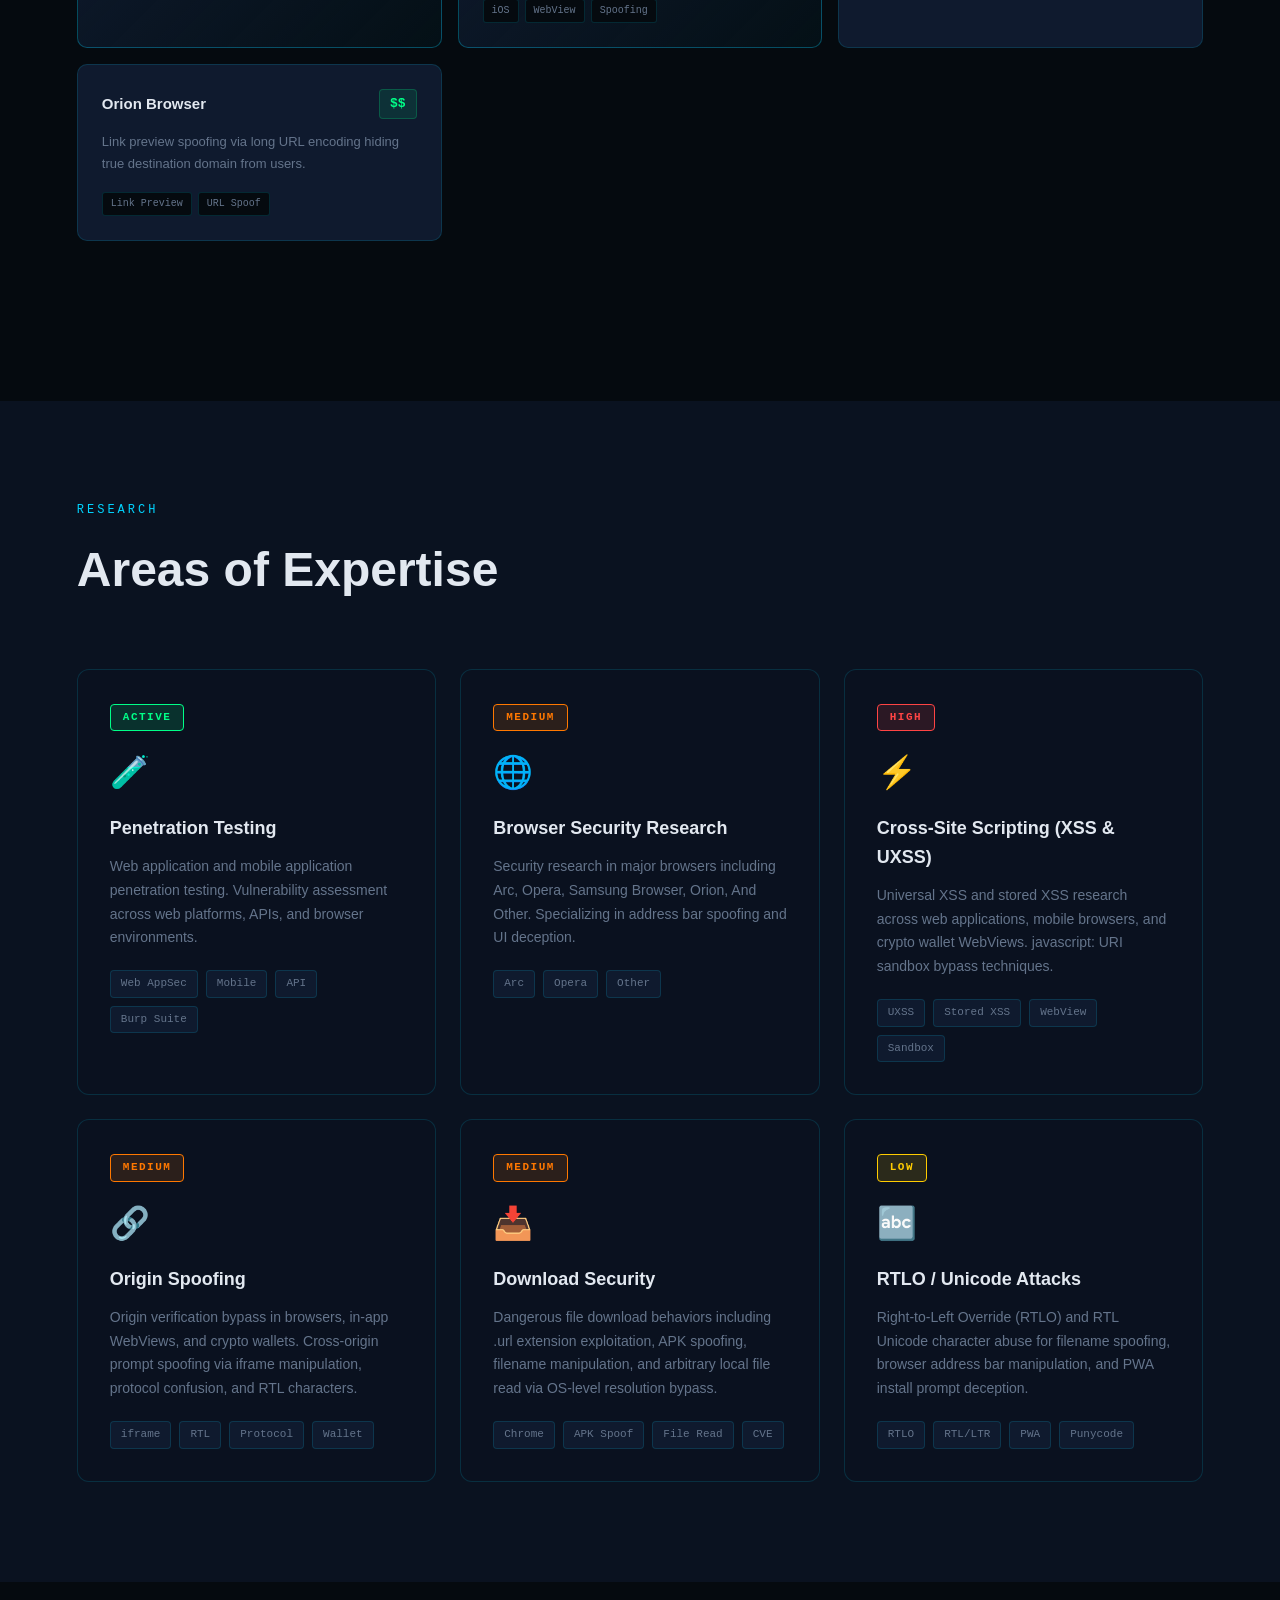
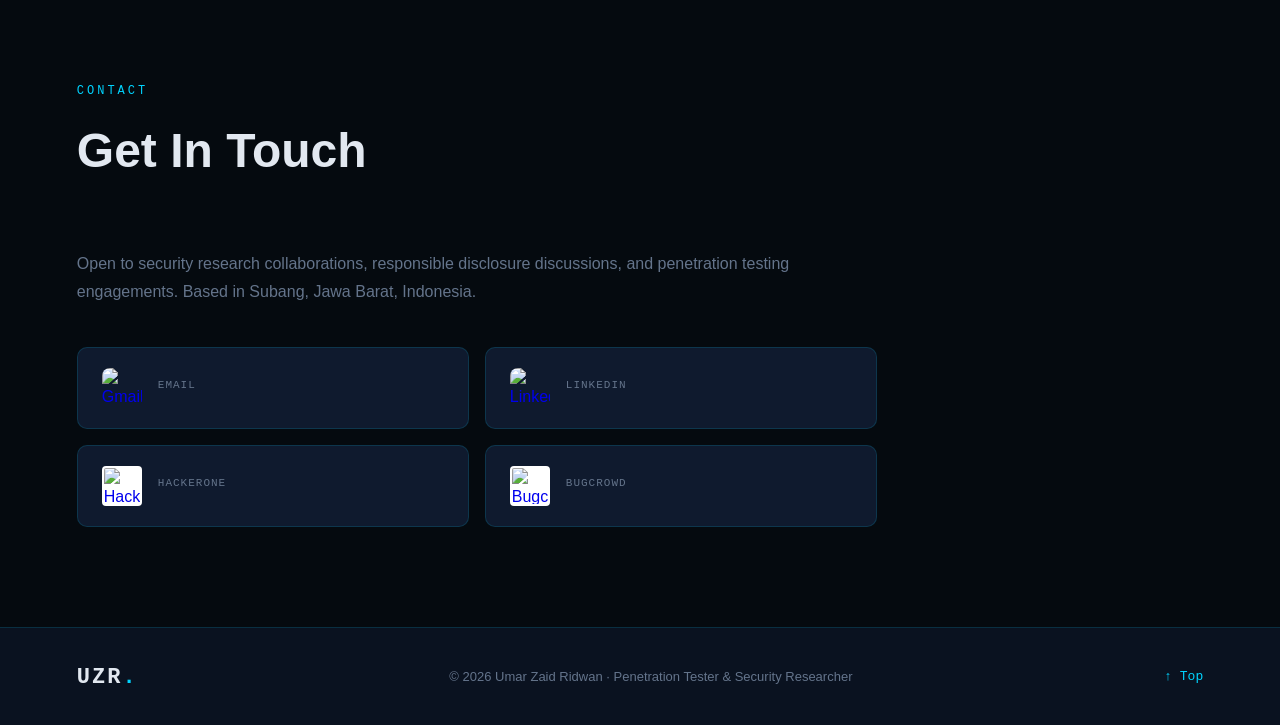
==== commit 420451d4: "Update index.html" ====
--- a/index.html
+++ b/index.html
@@ -88,7 +88,7 @@
     <div class="inner">
       <div class="section-header">
         <span class="mono label">STATISTICS</span>
-        <h2>By The Numbers</h2>
+        <h2>Security Statistics</h2>
       </div>
       <div class="stats-grid">
         <div class="stat-card">
